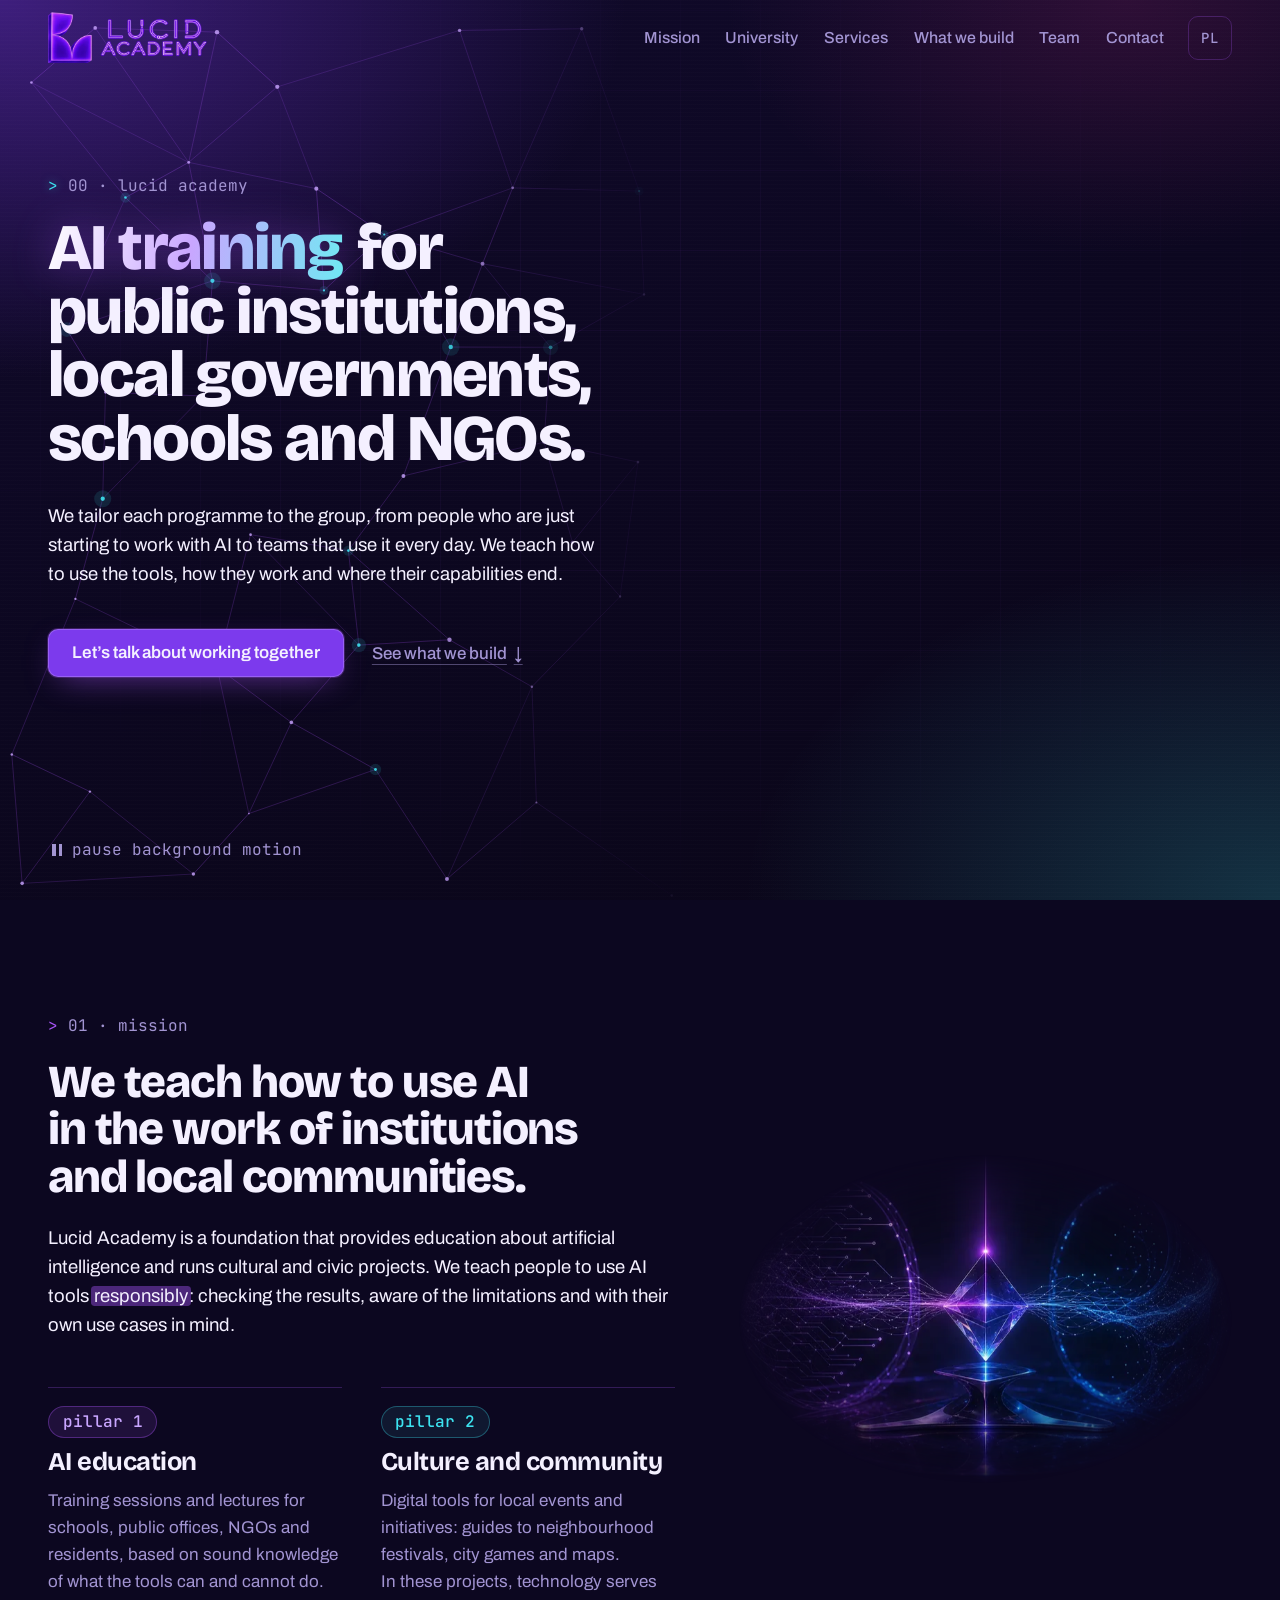
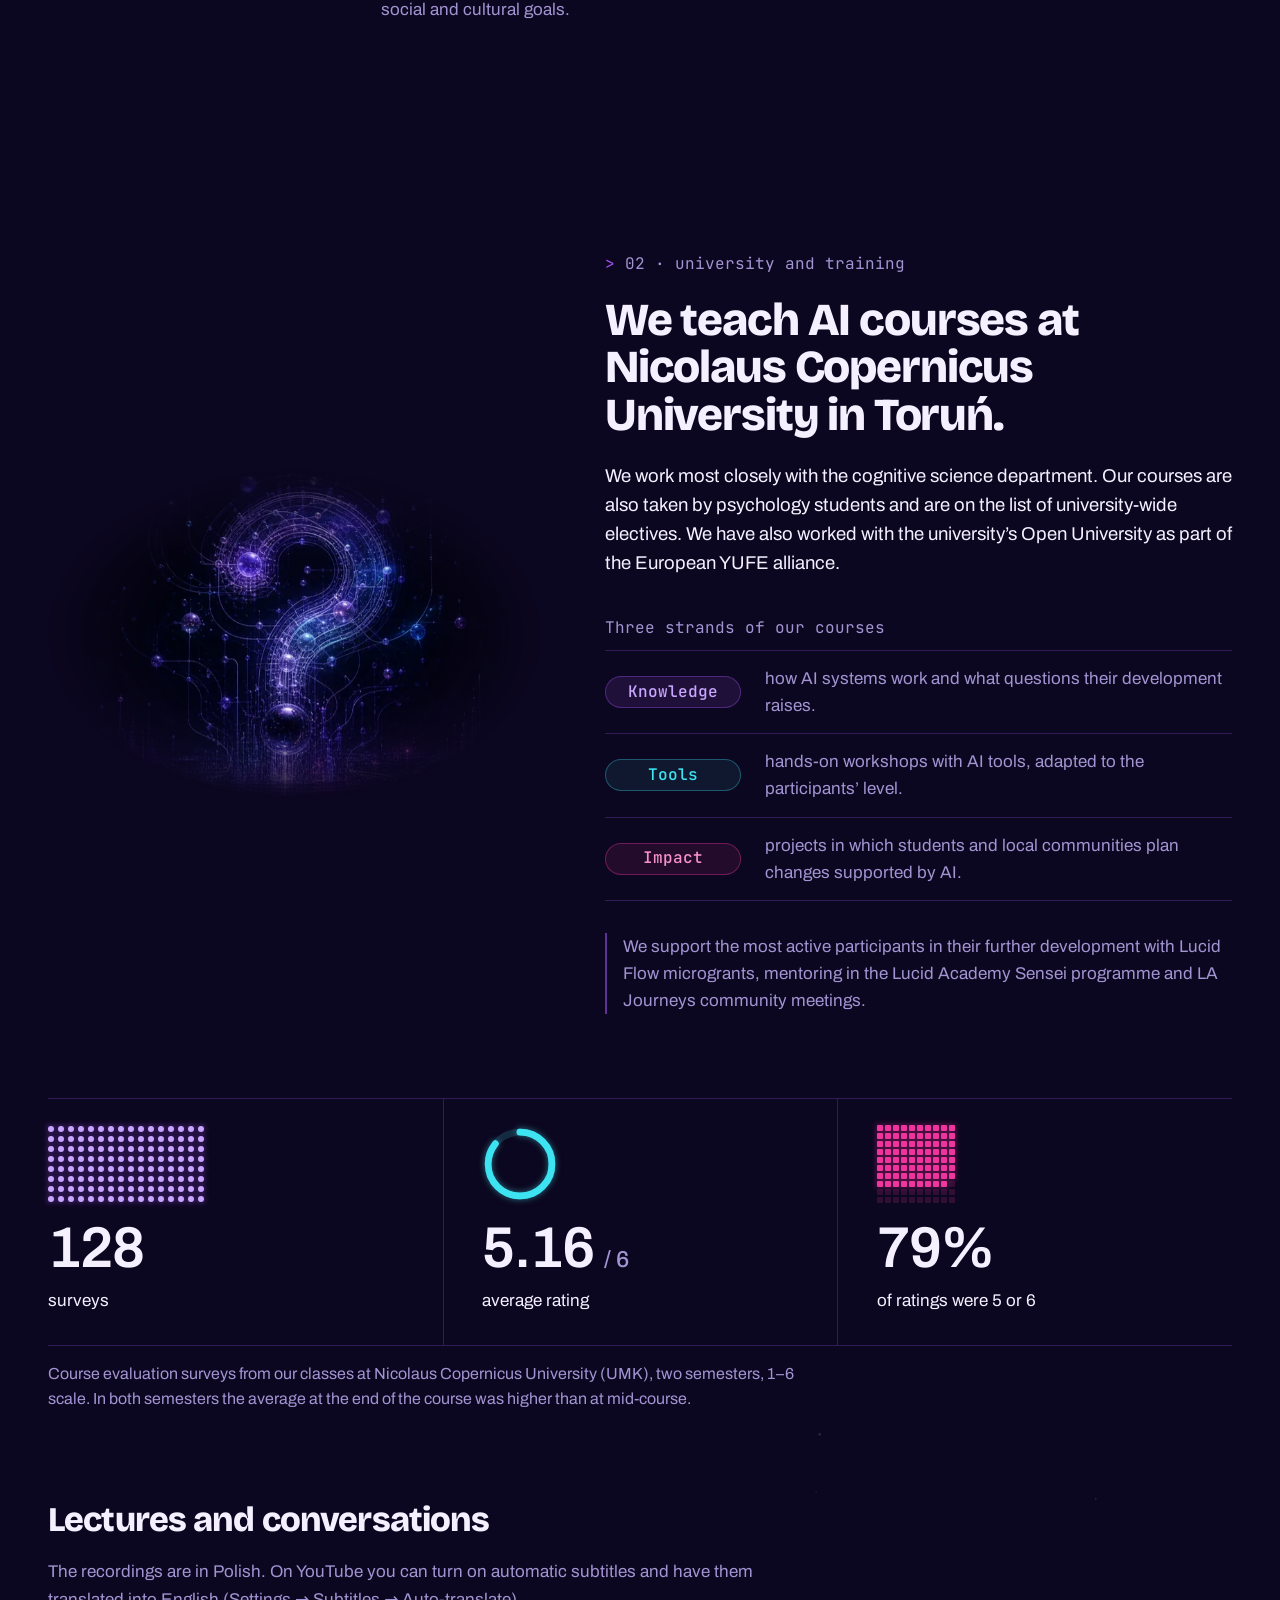
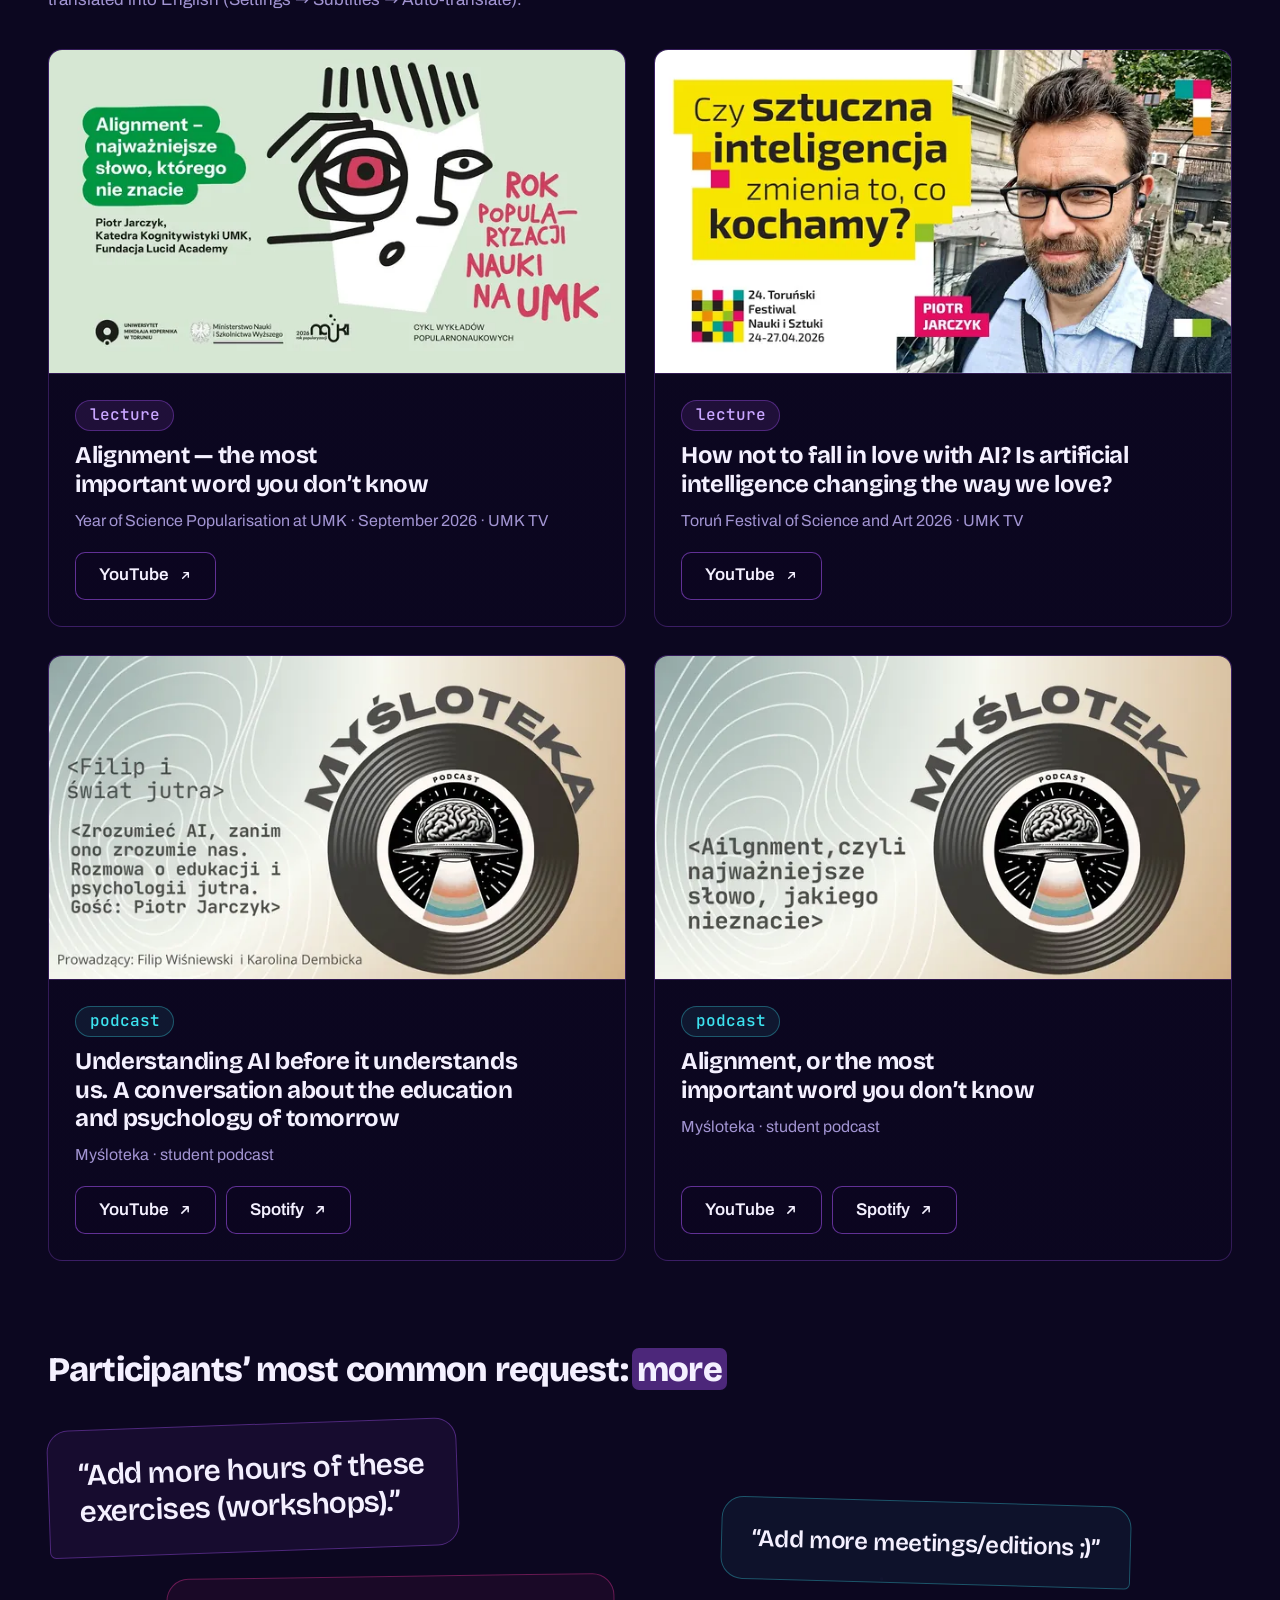
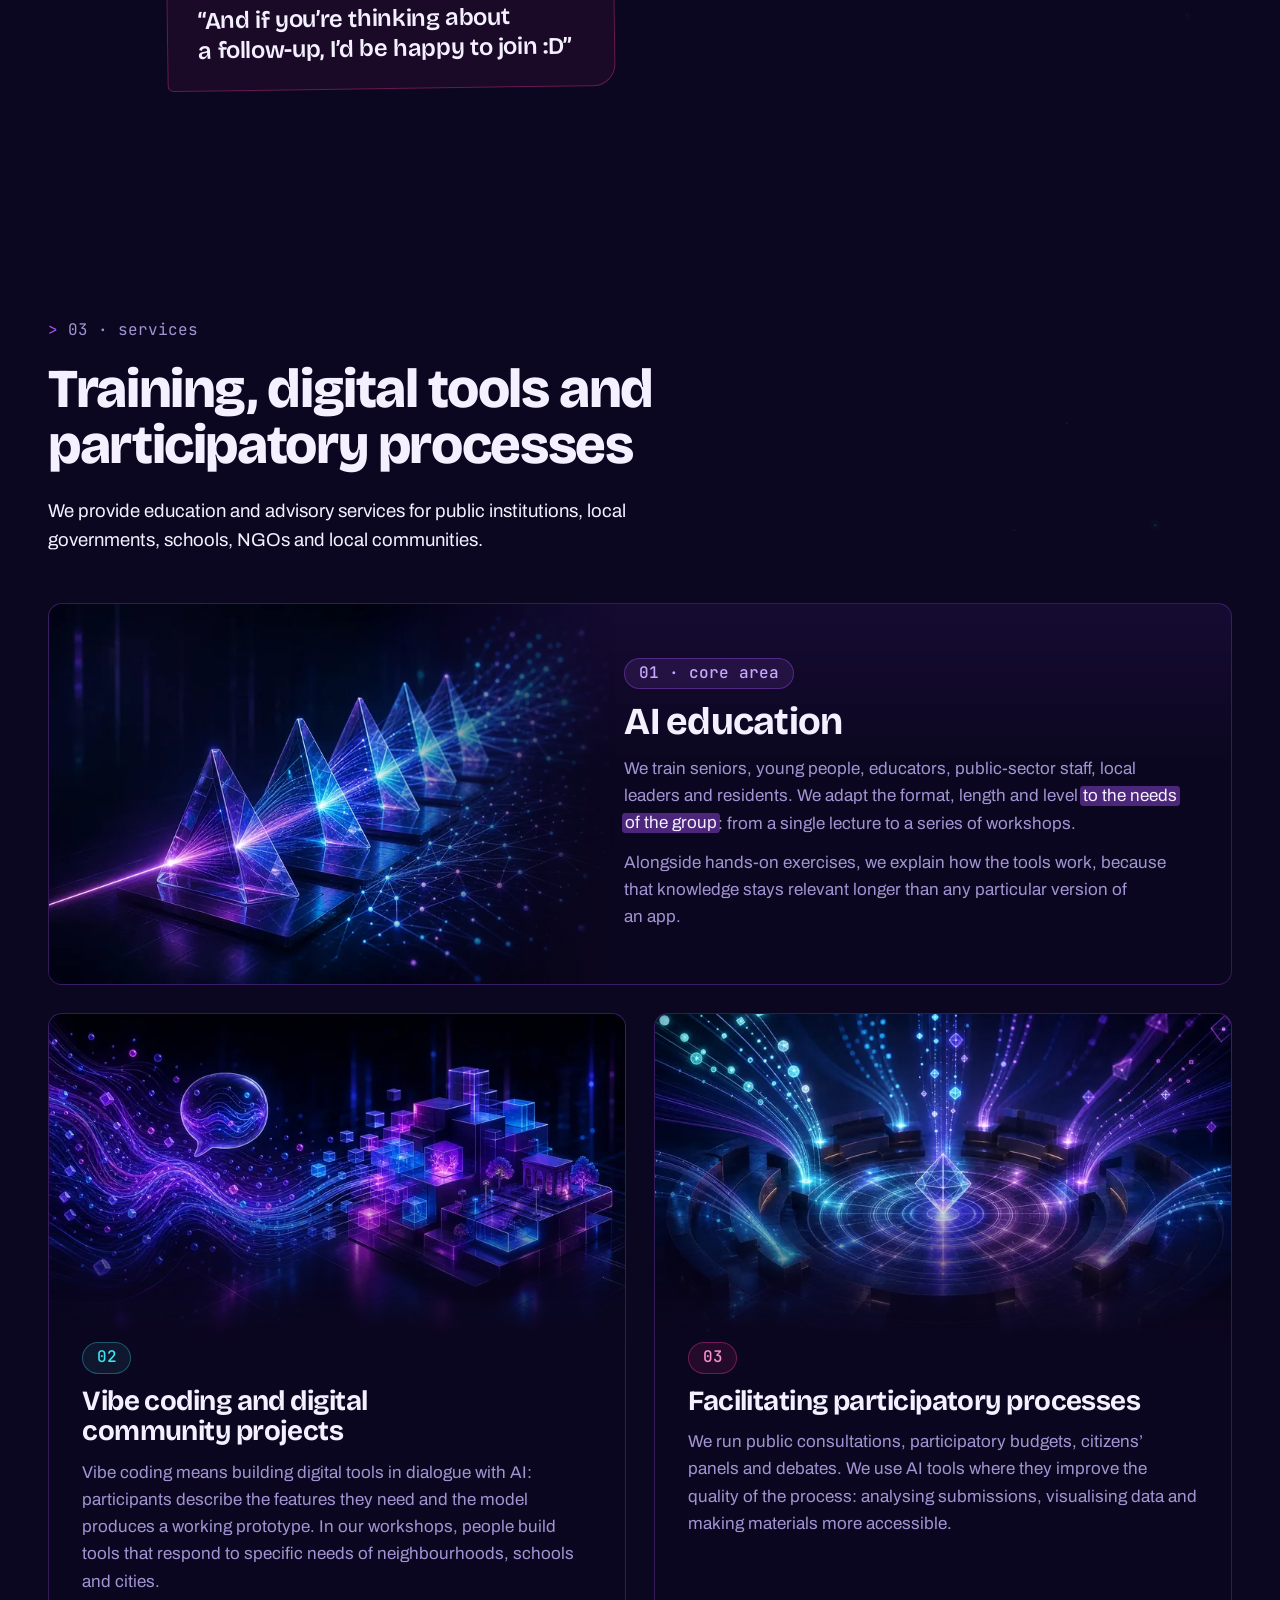
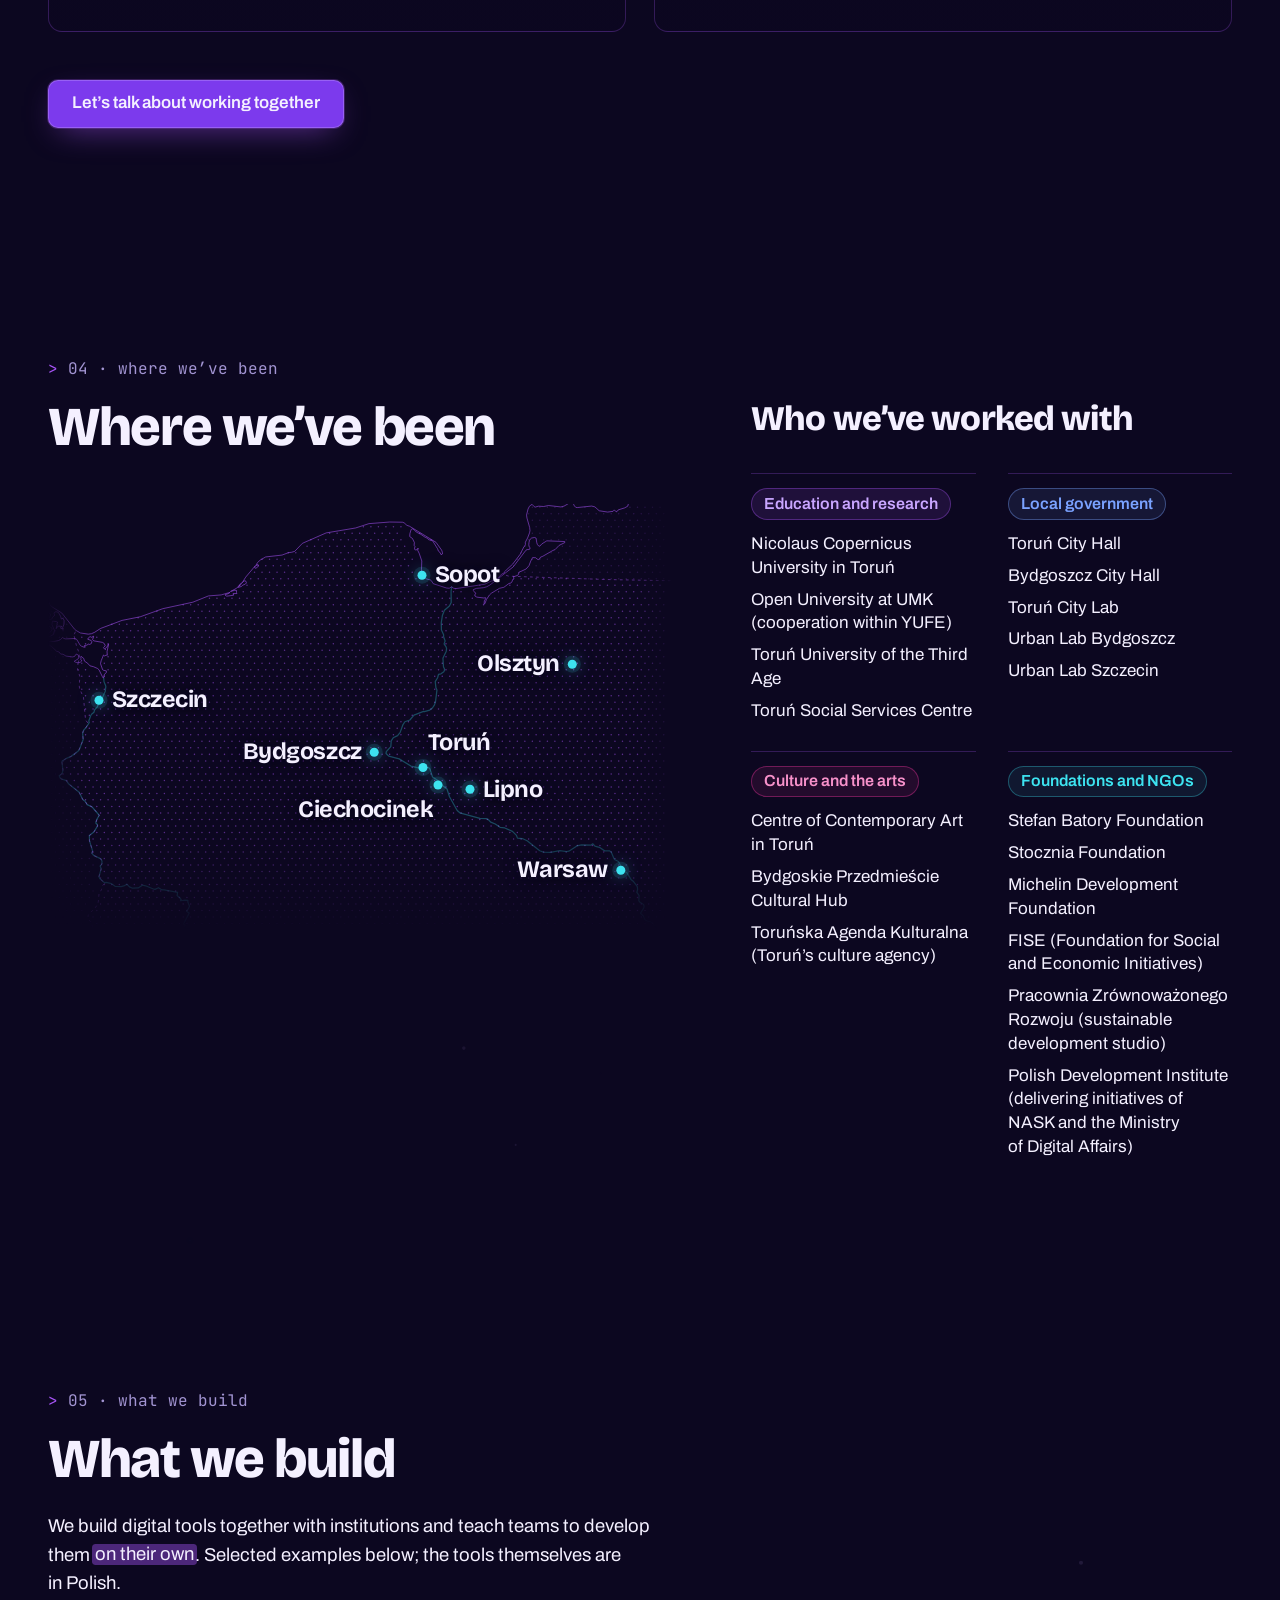
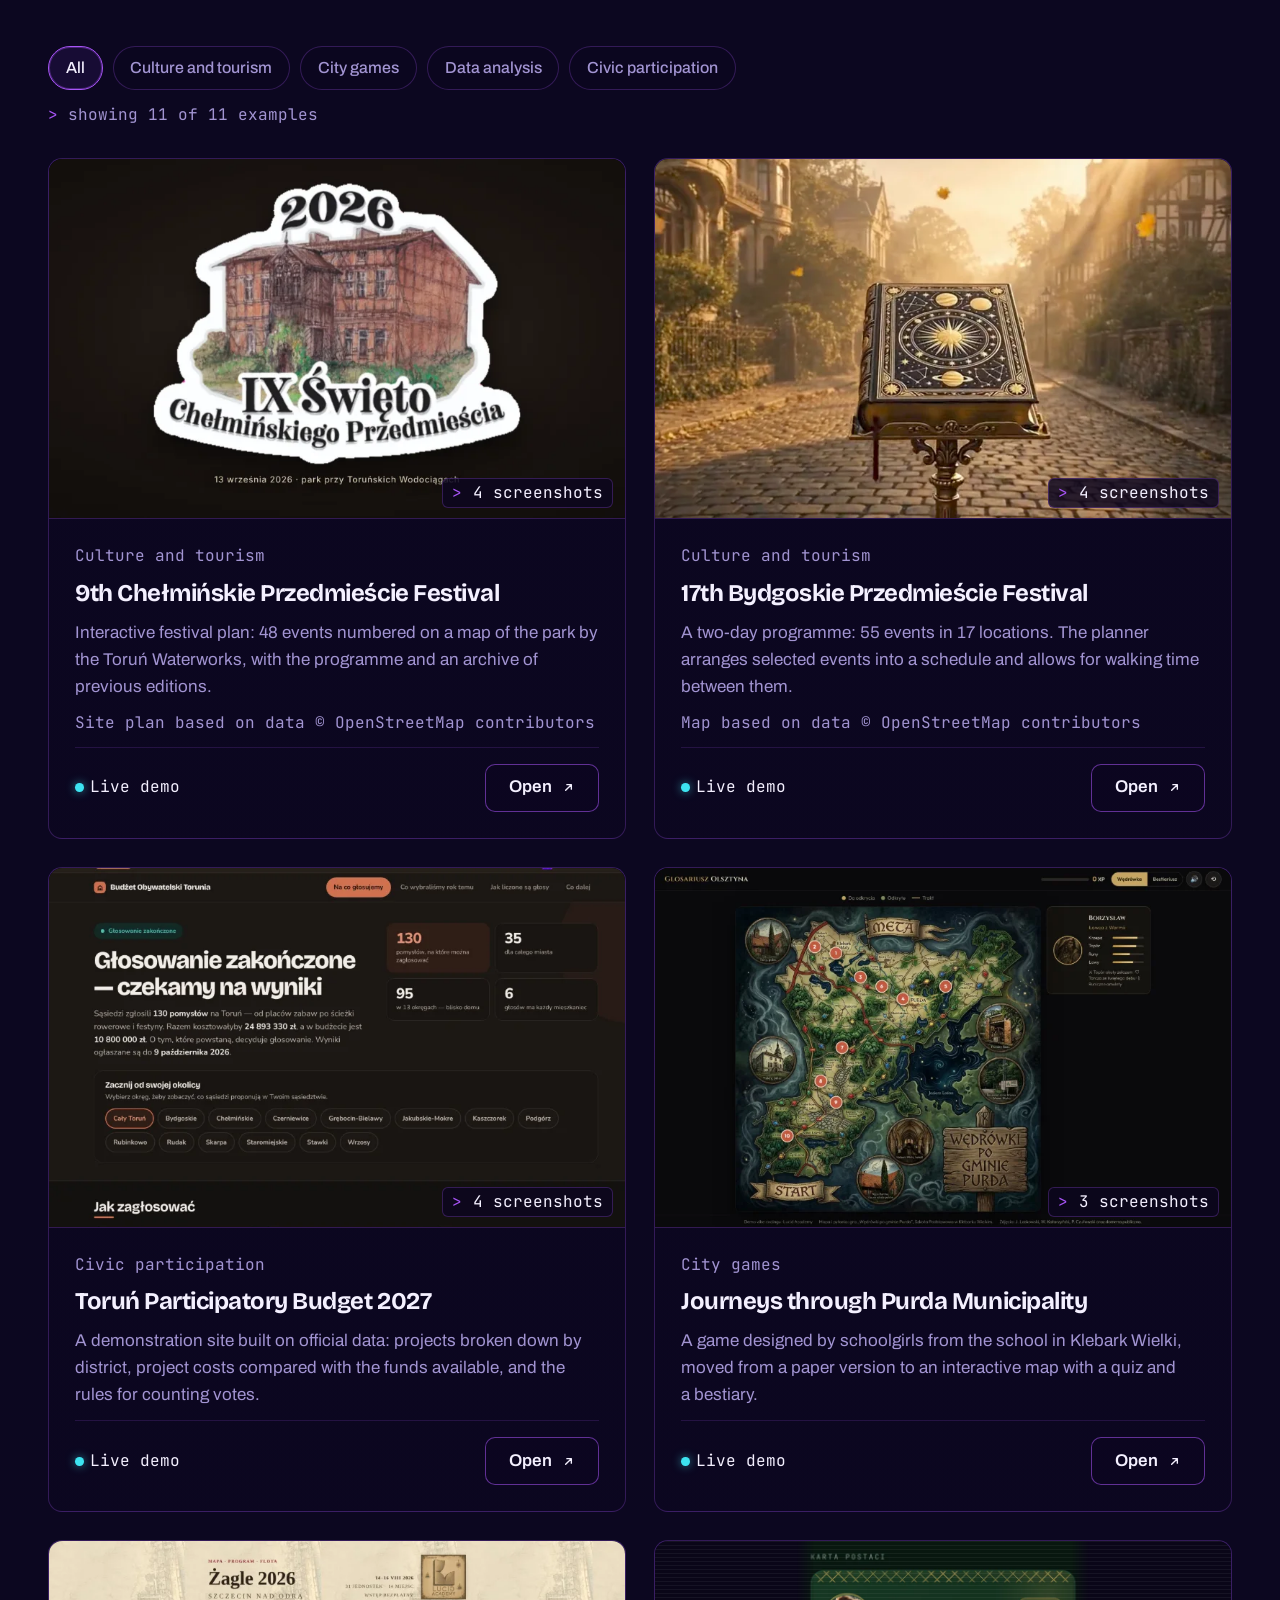
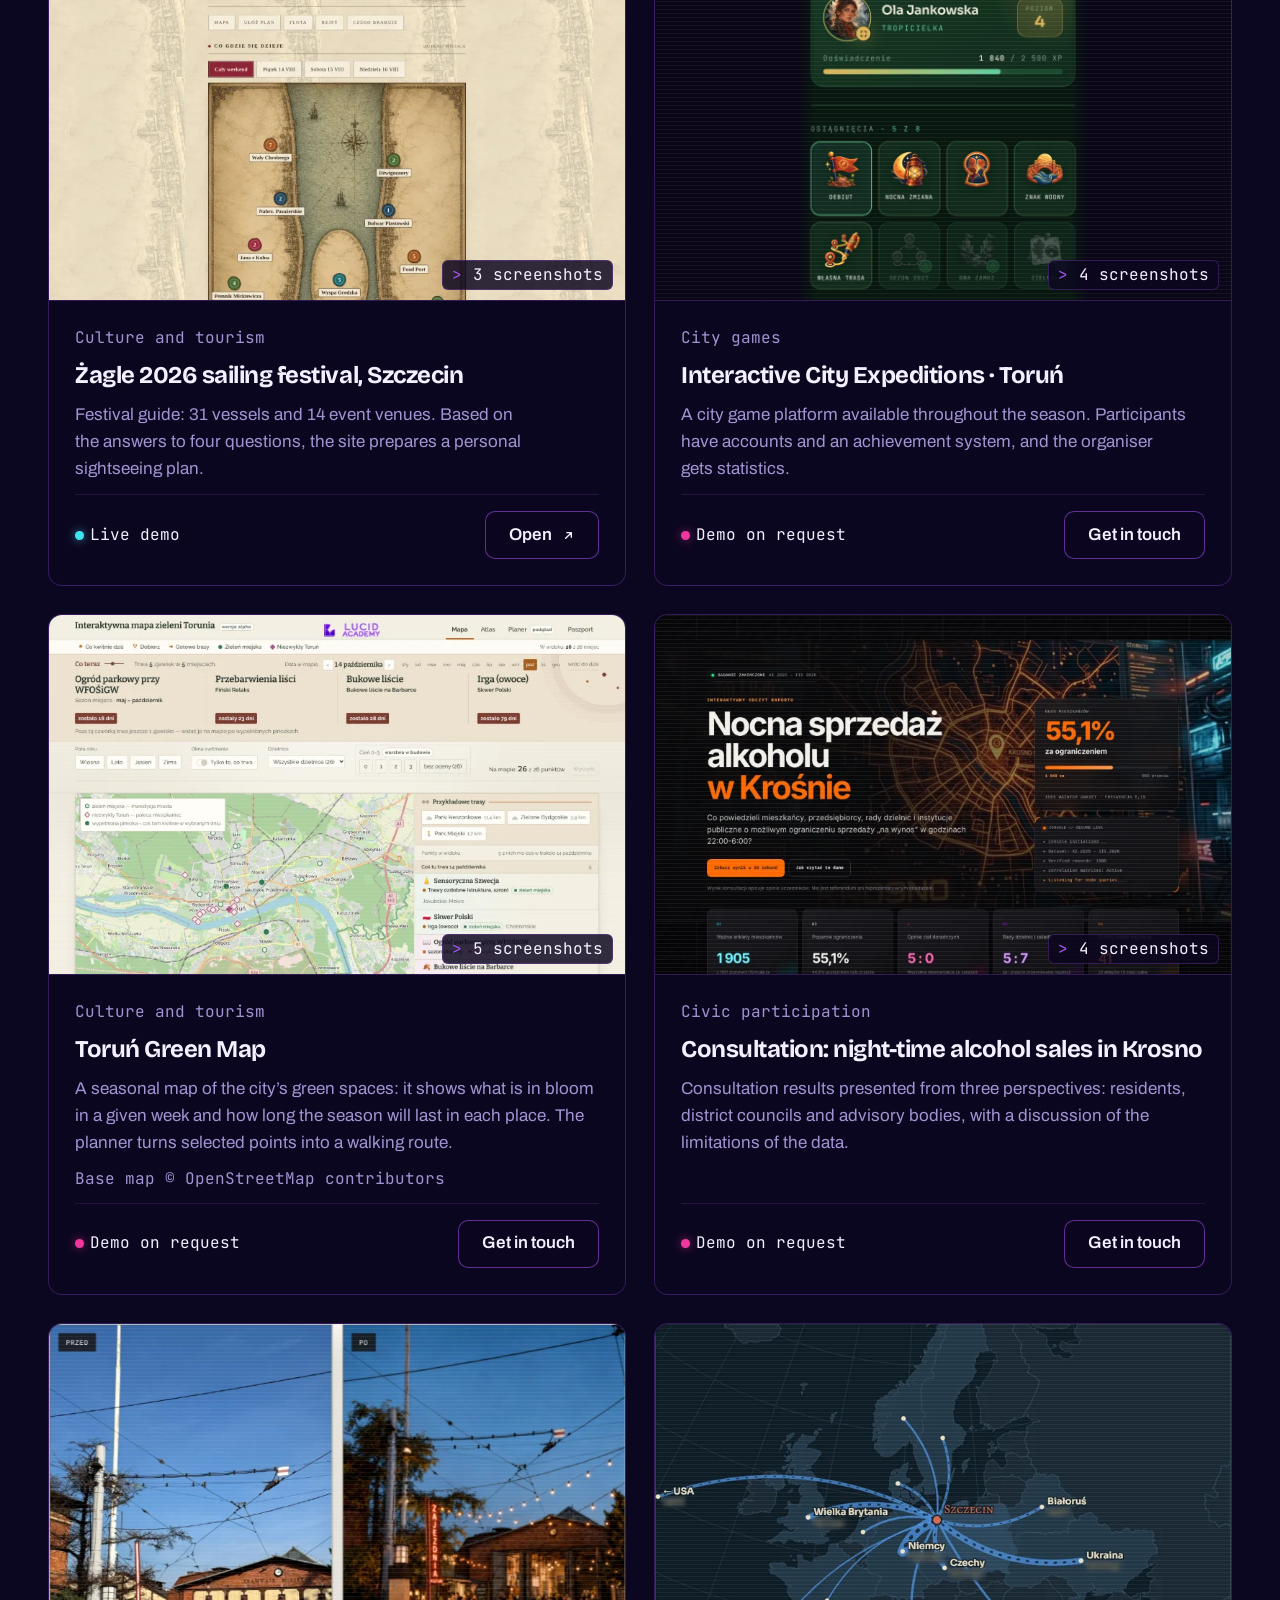
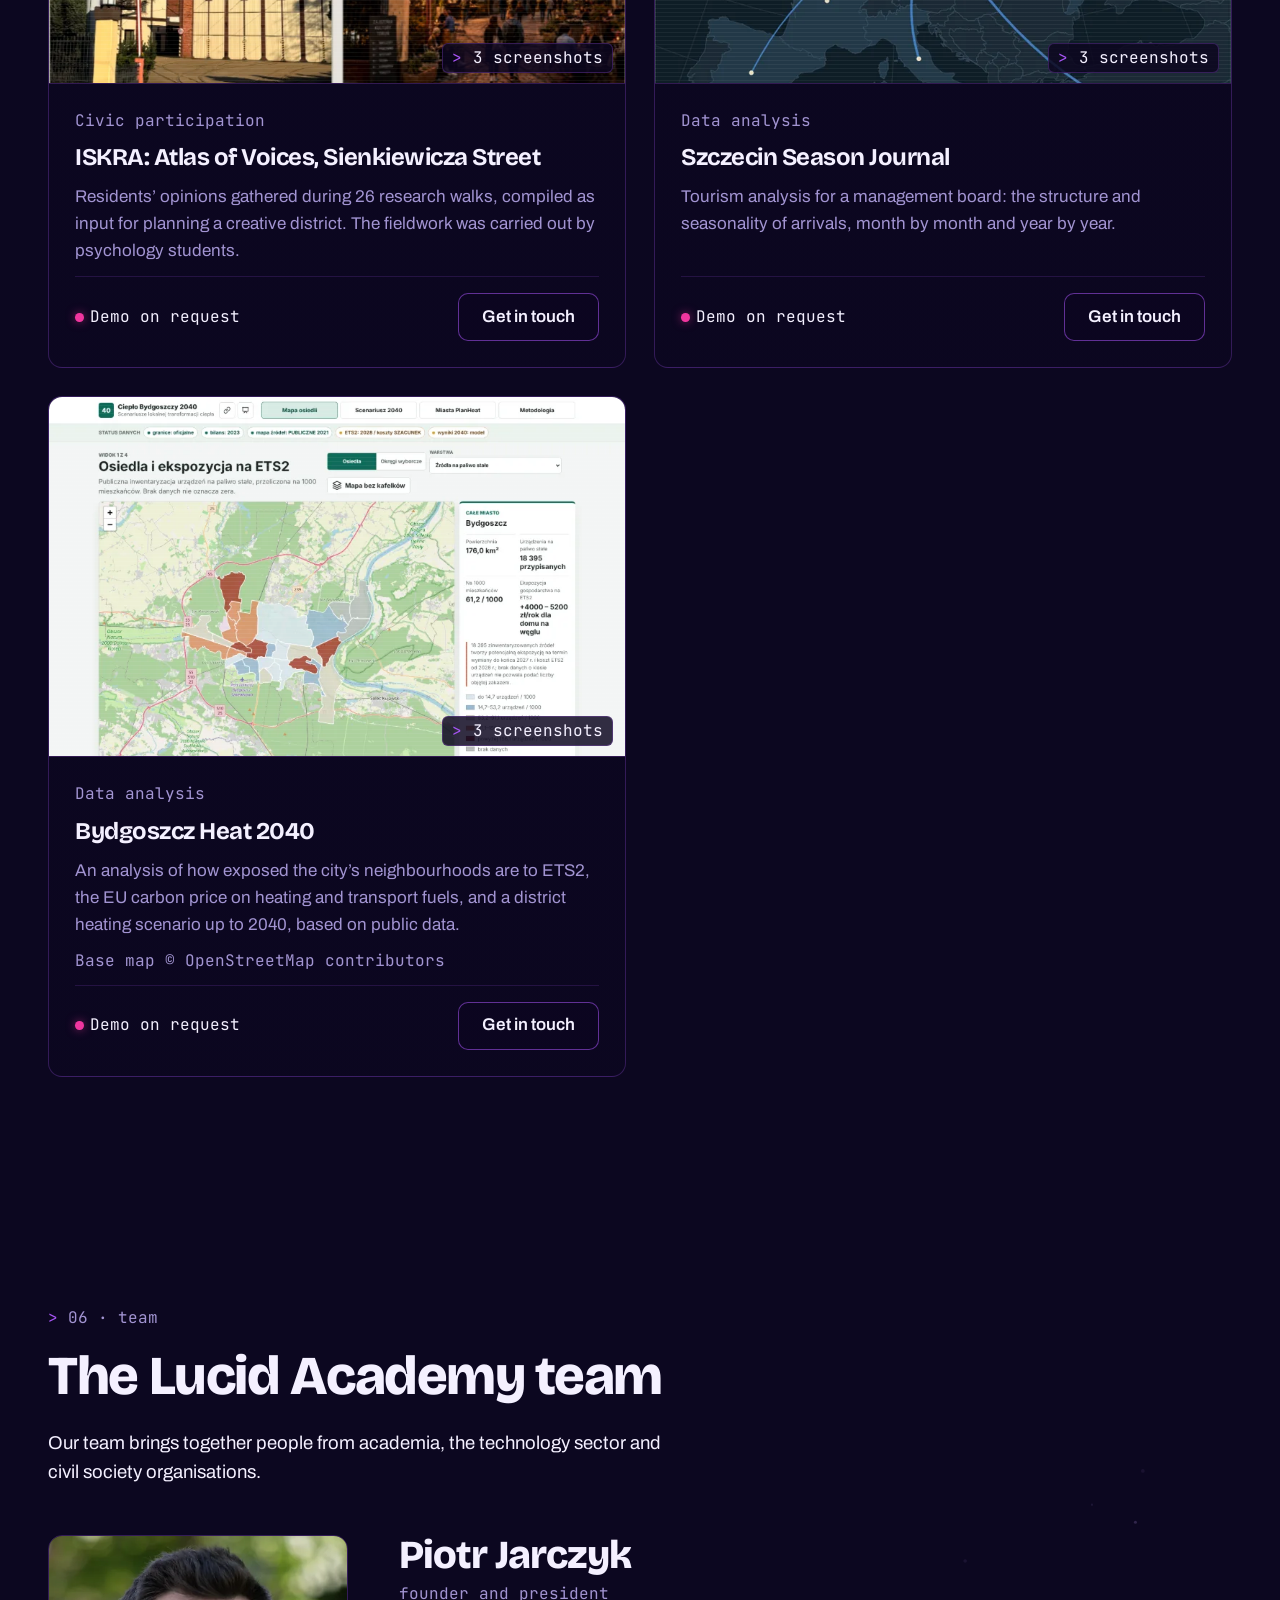
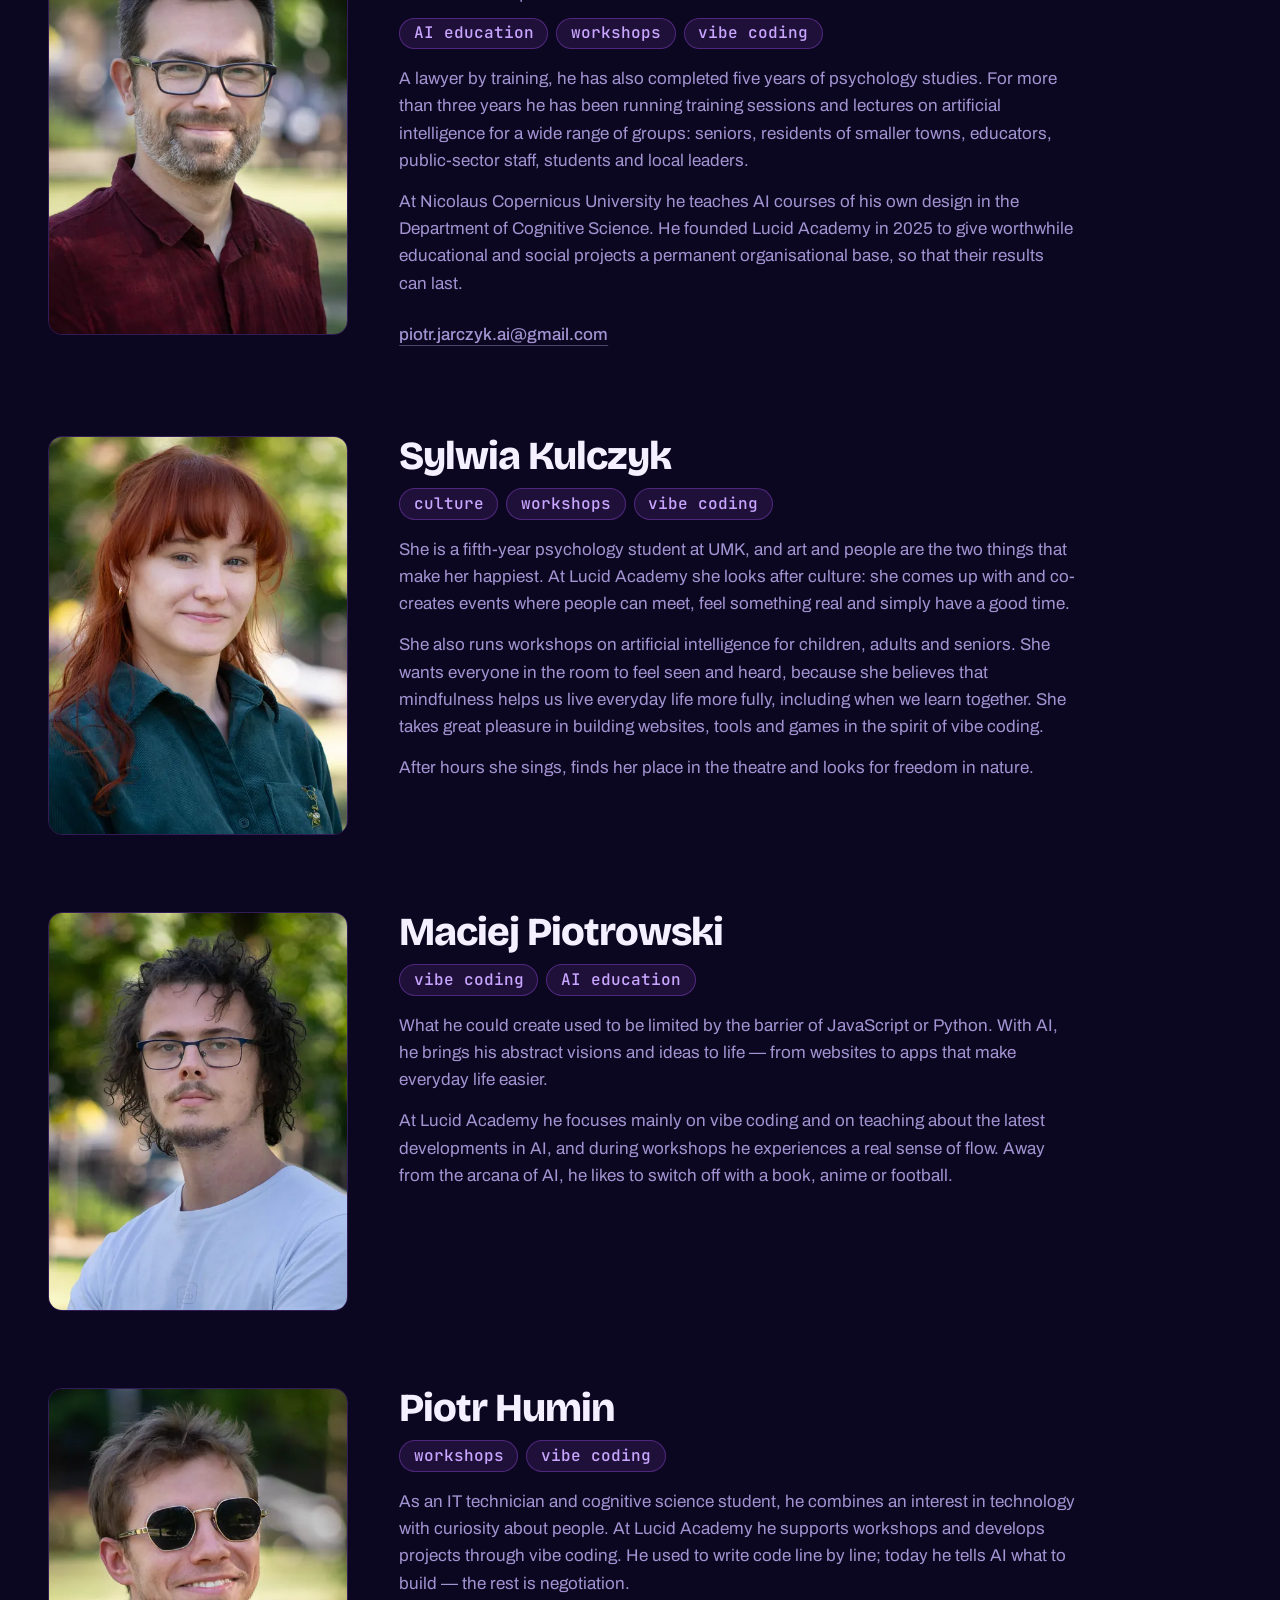
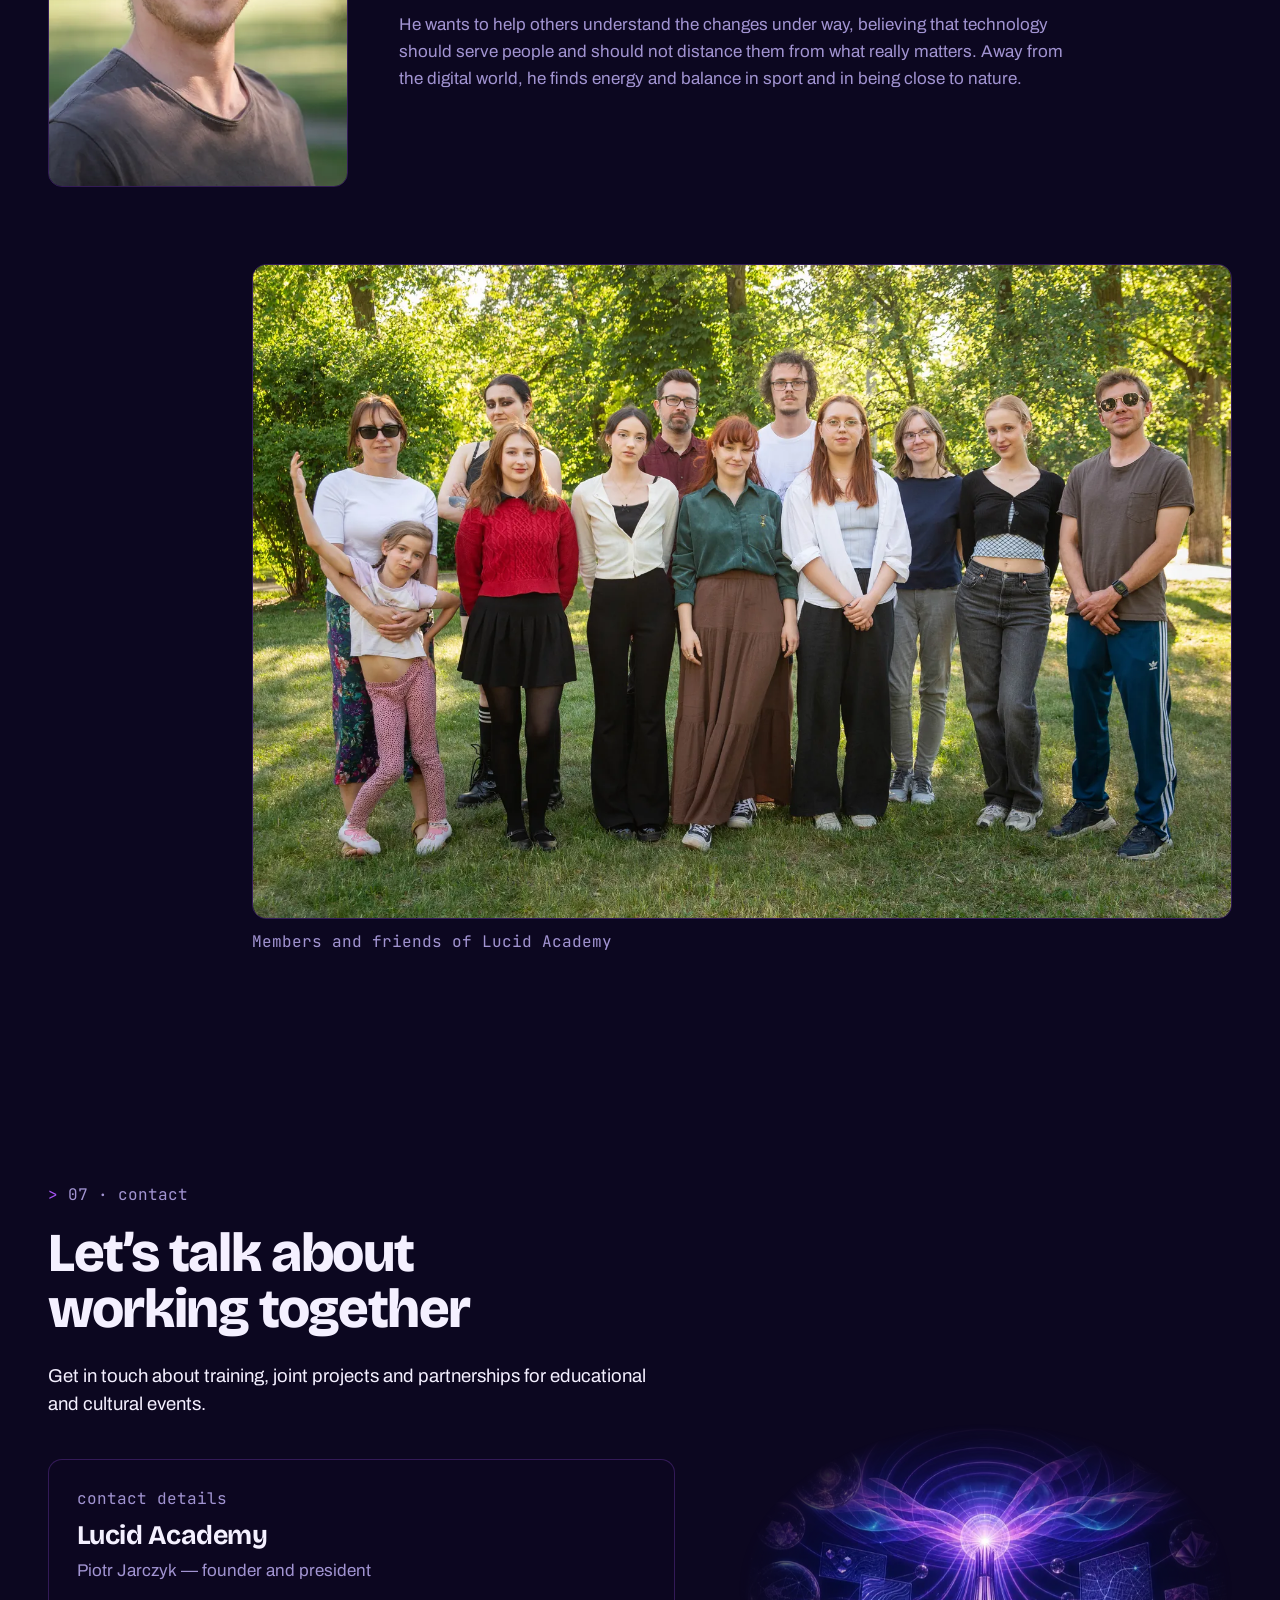
==== en/index.html @ 6b522619 "Wersja angielska strony pod /en/ - en/index.html: pełne tłumaczenie strony głównej (treść, meta, alt" ====
<!doctype html>
<html lang="en">
  <head>
    <meta charset="UTF-8" />
    <meta name="viewport" content="width=device-width, initial-scale=1.0" />
    <title>Lucid Academy | AI training for public institutions</title>
    <meta
      name="description"
      content="Lucid Academy is a foundation based in Toruń, Poland. We help schools, NGOs, local governments and cultural institutions get to grips with artificial intelligence: AI education, community projects, facilitation and culture."
    />
    <meta name="theme-color" content="#0C0720" />
    <link rel="canonical" href="https://lucidacademy.pl/en/" />
    <!-- Wersje językowe: polska pod /, angielska pod /en/ -->
    <link rel="alternate" hreflang="pl" href="https://lucidacademy.pl/" />
    <link rel="alternate" hreflang="en" href="https://lucidacademy.pl/en/" />
    <link rel="alternate" hreflang="x-default" href="https://lucidacademy.pl/" />

    <!-- Ikony: sygnet z logo (kształt i kolor bez zmian) -->
    <link rel="icon" href="../favicon.ico" sizes="any" />
    <link rel="apple-touch-icon" href="../apple-touch-icon.png" />

    <!-- Podgląd linku (Open Graph, X/Twitter). Źródło grafiki: narzedzia/og-en.html -->
    <meta property="og:type" content="website" />
    <meta property="og:locale" content="en_GB" />
    <meta property="og:locale:alternate" content="pl_PL" />
    <meta property="og:site_name" content="Lucid Academy" />
    <meta property="og:title" content="Lucid Academy | AI training for public institutions" />
    <meta property="og:description" content="Lucid Academy is a foundation based in Toruń, Poland. We help schools, NGOs, local governments and cultural institutions get to grips with artificial intelligence: AI education, community projects, facilitation and culture." />
    <meta property="og:url" content="https://lucidacademy.pl/en/" />
    <meta property="og:image" content="https://lucidacademy.pl/assets/og/lucid-academy-en.jpg" />
    <meta property="og:image:type" content="image/jpeg" />
    <meta property="og:image:width" content="1200" />
    <meta property="og:image:height" content="630" />
    <meta property="og:image:alt" content="Lucid Academy logo and the line “AI training for public institutions, local governments, schools and NGOs.” next to a laser illustration of an open book" />
    <meta name="twitter:card" content="summary_large_image" />
    <meta name="twitter:title" content="Lucid Academy | AI training for public institutions" />
    <meta name="twitter:description" content="Lucid Academy is a foundation based in Toruń, Poland. We help schools, NGOs, local governments and cultural institutions get to grips with artificial intelligence: AI education, community projects, facilitation and culture." />
    <meta name="twitter:image" content="https://lucidacademy.pl/assets/og/lucid-academy-en.jpg" />
    <meta name="twitter:image:alt" content="Lucid Academy logo and the line “AI training for public institutions, local governments, schools and NGOs.” next to a laser illustration of an open book" />

    <link rel="preload" href="../assets/fonty/bricolage-grotesque-latin.woff2" as="font" type="font/woff2" crossorigin />
    <link rel="preload" href="../assets/fonty/bricolage-grotesque-latin-ext.woff2" as="font" type="font/woff2" crossorigin />
    <link rel="preload" href="../assets/fonty/archivo-latin.woff2" as="font" type="font/woff2" crossorigin />
    <link rel="preload" href="../assets/fonty/archivo-latin-ext.woff2" as="font" type="font/woff2" crossorigin />
    <link rel="stylesheet" href="../css/strona.css" />

    <!-- Klasa .js włącza animacje wejścia; bez JavaScriptu wszystko jest od razu widoczne. -->
    <script>document.documentElement.classList.add("js");</script>
    <script src="../js/strona.js" defer></script>
    <!-- Sieć neuronowa w hero i jej fragmenty (osobny plik, da się wycofać jednym ruchem) -->
    <script src="../js/neurony.js" defer></script>
    <!-- Efekty przy przewijaniu: liczby, rozjaśniane zdania, mapa (też osobno) -->
    <script src="../js/przewijanie.js" defer></script>
  </head>
  <body>
    <a class="pomin" href="#tresc">Skip to content</a>

    <!-- Tło z wykładu „Alignment”: niebo, siatka, linie skanu -->
    <div class="tlo" aria-hidden="true">
      <div class="tlo__niebo"></div>
      <div class="tlo__siatka"></div>
      <div class="tlo__skan"></div>
    </div>

    <header class="naglowek" id="naglowek">
      <nav class="nawigacja kontener" aria-label="Main navigation">
        <a class="logo" href="#" aria-label="Lucid Academy — back to top">
          <img src="../assets/logo-nav.webp" alt="" width="478" height="156" decoding="async" />
        </a>

        <!-- Wersja 3 (pilot): tryb sieci. Moduł js/siec.js wczytuje się dopiero po kliknięciu;
             bez JavaScriptu przycisk zostaje ukryty. Na razie schowany także z JavaScriptem
             (POKAZ_TRYB_SIECI w js/strona.js); otwiera go tylko link ?tryb=siec. -->
        <button class="tryb-sieci" type="button" aria-haspopup="dialog" hidden>
          <svg class="tryb-sieci__ikona" viewBox="0 0 24 24" width="22" height="22" aria-hidden="true" focusable="false">
            <path d="M6 17 12 6l6 11M6 17h12" fill="none" stroke="currentColor" stroke-width="1.4" stroke-linecap="round" stroke-linejoin="round" />
            <circle cx="12" cy="6" r="2.6" />
            <circle cx="6" cy="17" r="2.6" />
            <circle cx="18" cy="17" r="2.6" />
          </svg>
          <span class="tryb-sieci__tekst">Network view</span>
        </button>

        <button class="menu-przycisk" type="button" aria-expanded="false" aria-controls="menu">
          <span class="sr-only">Menu</span>
          <span class="menu-przycisk__ikona" aria-hidden="true"></span>
        </button>

        <ul class="menu" id="menu" role="list">
          <li><a href="#misja">Mission</a></li>
          <li><a href="#uniwersytet">University</a></li>
          <li><a href="#oferta">Services</a></li>
          <li><a href="#co-robimy">What we build</a></li>
          <li><a href="#zespol">Team</a></li>
          <li><a href="#kontakt">Contact</a></li>
        </ul>

        <!-- Przełącznik wersji językowej -->
        <a class="jezyk" href="../" hreflang="pl" lang="pl"><span aria-hidden="true">PL</span><span class="sr-only">Wersja polska</span></a>
      </nav>
    </header>

    <main id="tresc">
      <!-- =========================================================
           HERO
      ========================================================== -->
      <section class="hero" id="hero" aria-labelledby="hero-tytul">
        <!-- Miejsce na rozbudowę w v1.5 -->
        <!-- Sieć neuronowa (js/neurony.js) po stronie tekstu, pod nim; książka zostaje osobno.
             data-neurony-dryf: po ułożeniu sieć delikatnie płynie (do 16 px od miejsca węzła) -->
        <canvas class="neurony neurony--hero" data-neurony data-neurony-dryf="16" aria-hidden="true"></canvas>
        <div class="hero__ilustracja" aria-hidden="true">
          <img
            src="../assets/art/laser-education.webp"
            srcset="../assets/art/768/laser-education.webp 768w, ../assets/art/laser-education.webp 1536w"
            sizes="(min-width: 1024px) 66vw, 100vw"
            alt=""
            width="1536"
            height="1024"
            fetchpriority="high"
            decoding="async"
            data-parallax="0.12"
          />
        </div>

        <div class="hero__tresc kontener">
          <p class="etykieta" data-wejscie>
            <span class="etykieta__znak" aria-hidden="true">&gt;</span> 00 · lucid academy
          </p>

          <h1 class="hero__tytul" id="hero-tytul" data-wejscie>
            <span class="slowo-klucz"><span class="slowo-klucz__tekst" aria-hidden="true">AI&nbsp;training</span><span class="sr-only">AI training</span></span>
            for public institutions, local governments, schools and&nbsp;NGOs.
          </h1>

          <p class="hero__lead" data-wejscie>
            We tailor each programme to the group, from people who are just starting to work with AI
            to teams that use it every day. We teach how to use the tools, how they work
            and where their capabilities end.
          </p>

          <div class="hero__akcje" data-wejscie>
            <a class="przycisk przycisk--glowny" href="#kontakt">Let’s talk about working together</a>
            <a class="link-cichy" href="#co-robimy">See what we build <span aria-hidden="true">↓</span></a>
          </div>
        </div>

        <!-- Zatrzymanie ruchu sieci w tle (WCAG 2.2.2); pokazuje go js/neurony.js -->
        <button class="ruch-przelacznik" type="button" hidden>
          <span class="ruch-przelacznik__ikona" aria-hidden="true"></span>
          <span class="ruch-przelacznik__tekst">pause background motion</span>
        </button>
      </section>

      <!-- =========================================================
           01 · MISJA
      ========================================================== -->
      <section class="sekcja" id="misja" aria-labelledby="misja-tytul">
        <!-- Miejsce na rozbudowę w v1.5 -->
        <div class="kontener uklad-dwa">
          <div class="uklad-dwa__tekst">
            <p class="etykieta" data-wejscie>
              <span class="etykieta__znak" aria-hidden="true">&gt;</span> 01 · mission
            </p>
            <h2 class="sekcja__tytul sekcja__tytul--zdanie" id="misja-tytul" data-wejscie data-rozjasniane>
              We teach how to use AI in&nbsp;the work of institutions and local communities.
            </h2>
            <p class="sekcja__lead" data-wejscie>
              Lucid Academy is a foundation that provides education about artificial intelligence and runs
              cultural and civic projects. We teach people to use AI tools
              <mark class="podswietlenie">responsibly</mark>: checking the results, aware of the limitations
              and with their own use cases in&nbsp;mind.
            </p>

            <ul class="filary" role="list">
              <li class="filar" data-wejscie>
                <p class="filar__numer znacznik">pillar 1</p>
                <h3 class="filar__tytul">AI education</h3>
                <p>
                  Training sessions and lectures for schools, public offices, NGOs and residents,
                  based on sound knowledge of what the tools can and cannot do.
                </p>
              </li>
              <li class="filar" data-wejscie style="--opoznienie: 90ms">
                <p class="filar__numer znacznik znacznik--cyjan">pillar 2</p>
                <h3 class="filar__tytul">Culture and community</h3>
                <p>
                  Digital tools for local events and initiatives: guides to neighbourhood festivals,
                  city games and maps. In&nbsp;these projects, technology serves social and cultural
                  goals.
                </p>
              </li>
            </ul>
          </div>

          <figure class="ilustracja" data-wejscie>
            <img
              src="../assets/art/laser-ethics.webp"
              srcset="../assets/art/768/laser-ethics.webp 768w, ../assets/art/laser-ethics.webp 1536w"
              sizes="(min-width: 1024px) 46vw, 100vw"
              alt="Laser illustration: two glowing spheres joined by an axis with a prism in the middle, like the pans of a scale"
              width="1536"
              height="1024"
              loading="lazy"
              decoding="async"
              data-parallax="0.07"
            />
          </figure>
        </div>
      </section>

      <!-- =========================================================
           02 · UNIWERSYTET I SZKOLENIA
      ========================================================== -->
      <section class="sekcja" id="uniwersytet" aria-labelledby="uniwersytet-tytul">
        <!-- Miejsce na rozbudowę w v1.5 -->
        <div class="kontener">
          <div class="uklad-dwa uklad-dwa--odwrocony">
            <div class="uklad-dwa__tekst">
              <p class="etykieta" data-wejscie>
                <span class="etykieta__znak" aria-hidden="true">&gt;</span> 02 · university and training
              </p>
              <h2 class="sekcja__tytul sekcja__tytul--zdanie" id="uniwersytet-tytul" data-wejscie data-rozjasniane>
                We teach AI courses at Nicolaus Copernicus University in&nbsp;Toruń.
              </h2>
              <p class="sekcja__lead" data-wejscie>
                We work most closely with the cognitive science department. Our courses are also
                taken by psychology students and are on the list of university-wide electives.
                We have also worked with the university’s Open University as part of the
                European YUFE alliance.
              </p>

              <div class="zajecia" data-wejscie>
                <p class="zajecia__naglowek">Three strands of our courses</p>
                <ul class="zajecia__lista" role="list">
                  <li>
                    <span class="zajecia__nazwa znacznik">Knowledge</span>
                    <span class="zajecia__opis">how AI systems work and what questions their development raises.</span>
                  </li>
                  <li>
                    <span class="zajecia__nazwa znacznik znacznik--cyjan">Tools</span>
                    <span class="zajecia__opis">hands-on workshops with AI tools, adapted to the participants’ level.</span>
                  </li>
                  <li>
                    <span class="zajecia__nazwa znacznik znacznik--magenta">Impact</span>
                    <span class="zajecia__opis">projects in&nbsp;which students and local communities plan changes supported by AI.</span>
                  </li>
                </ul>
              </div>

              <p class="sekcja__uwaga" data-wejscie>
                We support the most active participants in their further development with
                Lucid Flow microgrants, mentoring in the Lucid Academy Sensei programme and
                LA Journeys community meetings.
              </p>
            </div>

            <figure class="ilustracja" data-wejscie>
              <img
                src="../assets/art/laser-dialogue.webp"
                srcset="../assets/art/768/laser-dialogue.webp 768w, ../assets/art/laser-dialogue.webp 1536w"
                sizes="(min-width: 1024px) 46vw, 100vw"
                alt="Laser illustration: a question mark made of points and lines of light"
                width="1536"
                height="1024"
                loading="lazy"
                decoding="async"
                data-parallax="0.07"
              />
            </figure>
          </div>

          <!-- Pasek trzech liczb: ankiety z kursów na UMK (nie ze szkoleń dla instytucji).
               Każda liczba ma mały wykres w tej samej skali co dane: 128 kropek = 128 ankiet,
               pierścień 5,16 z 6 (86%), siatka 10×10 z 79 polami. Kropki i siatkę dorysowuje
               js/przewijanie.js; bez JavaScriptu zostają same liczby. -->
          <figure class="liczby" data-wejscie>
            <ul class="liczby__lista" role="list">
              <li class="liczba">
                <div class="liczba__wykres wykres-kropki" data-wykres="kropki" data-ile="128" aria-hidden="true"></div>
                <span class="liczba__wartosc">128</span>
                <span class="liczba__opis">surveys</span>
              </li>
              <li class="liczba">
                <svg class="liczba__wykres wykres-pierscien" data-wykres="pierscien" style="--udzial: 86" viewBox="0 0 100 100" aria-hidden="true" focusable="false">
                  <circle class="wykres-pierscien__tor" cx="50" cy="50" r="42" pathLength="100" />
                  <circle class="wykres-pierscien__luk" cx="50" cy="50" r="42" pathLength="100" />
                </svg>
                <span class="liczba__wartosc">5.16 <span class="liczba__skala">/ 6</span></span>
                <span class="liczba__opis">average rating</span>
              </li>
              <li class="liczba">
                <div class="liczba__wykres wykres-siatka" data-wykres="siatka" data-ile="100" data-zapalone="79" aria-hidden="true"></div>
                <span class="liczba__wartosc">79%</span>
                <span class="liczba__opis">of ratings were 5 or 6</span>
              </li>
            </ul>
            <figcaption class="liczby__podpis">
              Course evaluation surveys from our classes at Nicolaus Copernicus University (UMK), two semesters, 1–6 scale. In&nbsp;both semesters the average at the end of the course was higher than at mid-course.
            </figcaption>
          </figure>

          <!-- Wykłady i rozmowy: linki do YouTube / Spotify, bez osadzania odtwarzaczy -->
          <div class="wyklady">
            <!-- Fragment sieci nad wykładami, po prawej (js/neurony.js), tylko na szerokim ekranie -->
            <canvas class="neurony neurony--fragment neurony--wyklady" data-neurony data-neurony-ile="14,22" data-neurony-czas="2600" data-neurony-jasnosc="1.5" aria-hidden="true"></canvas>
            <h3 class="podtytul" data-wejscie>Lectures and conversations</h3>
            <p class="wyklady__jezyk" data-wejscie>
              The recordings are in&nbsp;Polish. On YouTube you can turn on automatic subtitles
              and have them translated into English (Settings&nbsp;→ Subtitles&nbsp;→ Auto-translate).
            </p>
            <ul class="wyklady__lista" role="list">
              <li class="wyklad" data-wejscie>
                <article class="wyklad__karta" aria-labelledby="wyklad-1">
                  <div class="wyklad__miniatura">
                    <img src="../assets/media/wyklad-alignment.webp" alt="Title slide of the lecture “Alignment – the most important word you don’t know” from the Year of Science Popularisation at UMK" width="640" height="360" loading="lazy" decoding="async" />
                  </div>
                  <div class="wyklad__opis">
                    <p class="wyklad__rodzaj znacznik">lecture</p>
                    <h4 class="wyklad__tytul" id="wyklad-1">Alignment&nbsp;— the most important word you don’t know</h4>
                    <p class="wyklad__meta">Year of Science Popularisation at&nbsp;UMK&nbsp;· September&nbsp;2026&nbsp;· UMK&nbsp;TV</p>
                    <div class="wyklad__linki">
                      <a class="przycisk przycisk--obrys przycisk--zewn" href="https://www.youtube.com/watch?v=_q5QvRR_wns" target="_blank" rel="noopener">YouTube<span class="sr-only">&nbsp;— lecture “Alignment&nbsp;— the most important word you don’t know”, in Polish (opens in a new tab)</span></a>
                    </div>
                  </div>
                </article>
              </li>
              <li class="wyklad" data-wejscie style="--opoznienie: 90ms">
                <article class="wyklad__karta" aria-labelledby="wyklad-2">
                  <div class="wyklad__miniatura">
                    <img src="../assets/media/wyklad-jak-nie-zakochac-sie-w-ai.webp" alt="Title slide of the lecture at the 24th Toruń Festival of Science and Art with the question “Is artificial intelligence changing what we love?” and a photo of Piotr Jarczyk" width="640" height="360" loading="lazy" decoding="async" />
                  </div>
                  <div class="wyklad__opis">
                    <p class="wyklad__rodzaj znacznik">lecture</p>
                    <h4 class="wyklad__tytul" id="wyklad-2">How not to fall in&nbsp;love with AI? Is artificial intelligence changing the way we love?</h4>
                    <p class="wyklad__meta">Toruń Festival of Science and Art 2026&nbsp;· UMK&nbsp;TV</p>
                    <div class="wyklad__linki">
                      <a class="przycisk przycisk--obrys przycisk--zewn" href="https://www.youtube.com/watch?v=X0jAJ5PJmV8" target="_blank" rel="noopener">YouTube<span class="sr-only">&nbsp;— lecture “How not to fall in love with AI?”, in Polish (opens in a new tab)</span></a>
                    </div>
                  </div>
                </article>
              </li>
              <li class="wyklad" data-wejscie>
                <article class="wyklad__karta" aria-labelledby="wyklad-3">
                  <div class="wyklad__miniatura">
                    <img src="../assets/media/mysloteka-zrozumiec-ai.webp" alt="Cover of the Myśloteka podcast episode “Understanding AI before it understands us” with guest Piotr Jarczyk" width="640" height="360" loading="lazy" decoding="async" />
                  </div>
                  <div class="wyklad__opis">
                    <p class="wyklad__rodzaj znacznik znacznik--cyjan">podcast</p>
                    <h4 class="wyklad__tytul" id="wyklad-3">Understanding AI before it understands us. A&nbsp;conversation about the education and psychology of tomorrow</h4>
                    <p class="wyklad__meta">Myśloteka&nbsp;· student podcast</p>
                    <div class="wyklad__linki">
                      <a class="przycisk przycisk--obrys przycisk--zewn" href="https://www.youtube.com/watch?v=Ww51DYemefI" target="_blank" rel="noopener">YouTube<span class="sr-only">&nbsp;— Myśloteka podcast, episode “Understanding AI before it understands us”, in Polish (opens in a new tab)</span></a>
                      <a class="przycisk przycisk--obrys przycisk--zewn" href="https://open.spotify.com/episode/7kMGxE1dvcjd8tesH87DEL" target="_blank" rel="noopener">Spotify<span class="sr-only">&nbsp;— Myśloteka podcast, episode “Understanding AI before it understands us”, in Polish (opens in a new tab)</span></a>
                    </div>
                  </div>
                </article>
              </li>
              <li class="wyklad" data-wejscie style="--opoznienie: 90ms">
                <article class="wyklad__karta" aria-labelledby="wyklad-4">
                  <div class="wyklad__miniatura">
                    <img src="../assets/media/mysloteka-alignment.webp" alt="Cover of the Myśloteka podcast episode about alignment" width="640" height="360" loading="lazy" decoding="async" />
                  </div>
                  <div class="wyklad__opis">
                    <p class="wyklad__rodzaj znacznik znacznik--cyjan">podcast</p>
                    <h4 class="wyklad__tytul" id="wyklad-4">Alignment, or the most important word you don’t know</h4>
                    <p class="wyklad__meta">Myśloteka&nbsp;· student podcast</p>
                    <div class="wyklad__linki">
                      <a class="przycisk przycisk--obrys przycisk--zewn" href="https://www.youtube.com/watch?v=b7SXD3Gmfng" target="_blank" rel="noopener">YouTube<span class="sr-only">&nbsp;— Myśloteka podcast, episode “Alignment, or the most important word you don’t know”, in Polish (opens in a new tab)</span></a>
                      <a class="przycisk przycisk--obrys przycisk--zewn" href="https://open.spotify.com/episode/4KtP24XzioVFlv4Nuz7pv7" target="_blank" rel="noopener">Spotify<span class="sr-only">&nbsp;— Myśloteka podcast, episode “Alignment, or the most important word you don’t know”, in Polish (opens in a new tab)</span></a>
                    </div>
                  </div>
                </article>
              </li>
            </ul>
          </div>

          <!-- Głosy z warsztatów: cytaty dosłownie, bez liczb z ankiet warsztatowych -->
          <div class="glosy">
            <!-- Fragment sieci przy głosach (js/neurony.js), tylko na szerokim ekranie -->
            <canvas class="neurony neurony--fragment neurony--glosy" data-neurony data-neurony-ile="14,22" data-neurony-czas="2600" data-neurony-jasnosc="1.5" aria-hidden="true"></canvas>
            <h3 class="podtytul" data-wejscie>Participants’ most common request: <mark class="podswietlenie">more</mark></h3>
            <ul class="glosy__lista" role="list">
              <li data-wejscie>
                <blockquote class="glos"><p>“Add more hours of these exercises (workshops).”</p></blockquote>
              </li>
              <li data-wejscie style="--opoznienie: 90ms">
                <blockquote class="glos"><p>“Add more meetings/editions ;)”</p></blockquote>
              </li>
              <li data-wejscie style="--opoznienie: 180ms">
                <blockquote class="glos"><p>“And if you’re thinking about a&nbsp;follow-up, I’d be happy to join :D”</p></blockquote>
              </li>
            </ul>
          </div>
        </div>
      </section>

      <!-- =========================================================
           03 · OFERTA
      ========================================================== -->
      <section class="sekcja" id="oferta" aria-labelledby="oferta-tytul">
        <!-- Miejsce na rozbudowę w v1.5 -->
        <!-- Fragment sieci obok nagłówka (js/neurony.js), tylko na szerokim ekranie -->
        <canvas class="neurony neurony--fragment neurony--naglowek" data-neurony data-neurony-ile="14,22" data-neurony-czas="2600" data-neurony-jasnosc="1.5" aria-hidden="true"></canvas>
        <div class="kontener">
          <header class="sekcja__naglowek">
            <p class="etykieta" data-wejscie>
              <span class="etykieta__znak" aria-hidden="true">&gt;</span> 03 · services
            </p>
            <h2 class="sekcja__tytul" id="oferta-tytul" data-wejscie>Training, digital tools and participatory processes</h2>
            <p class="sekcja__lead" data-wejscie>
              We provide education and advisory services for public institutions,
              local governments, schools, NGOs and local communities.
            </p>
          </header>

          <div class="oferta">
            <article class="obszar obszar--wiodacy" data-wejscie>
              <figure class="obszar__obraz">
                <img
                  src="../assets/art/laser-sensei.webp"
                  srcset="../assets/art/768/laser-sensei.webp 768w, ../assets/art/laser-sensei.webp 1536w"
                  sizes="(min-width: 900px) 46vw, 100vw"
                  alt="Laser illustration: a row of glass prisms through which a beam of light passes and splits"
                  width="1536"
                  height="1024"
                  loading="lazy"
                  decoding="async"
                />
              </figure>
              <div class="obszar__tresc">
                <p class="obszar__numer znacznik">01 · core area</p>
                <h3 class="obszar__tytul">AI education</h3>
                <p>
                  We train seniors, young people, educators, public-sector staff, local leaders
                  and residents. We adapt the format, length and level
                  <mark class="podswietlenie">to the needs of the group</mark>: from a&nbsp;single lecture to a&nbsp;series of workshops.
                </p>
                <p>
                  Alongside hands-on exercises, we explain how the tools work, because that knowledge
                  stays relevant longer than any particular version of an app.
                </p>
              </div>
            </article>

            <article class="obszar" data-wejscie>
              <figure class="obszar__obraz">
                <img
                  src="../assets/art/768/laser-vibe-coding.webp"
                  alt="Laser illustration: a wave of light coming out of a speech bubble forms the building blocks of a tool"
                  width="768"
                  height="512"
                  loading="lazy"
                  decoding="async"
                />
              </figure>
              <div class="obszar__tresc">
                <p class="obszar__numer znacznik znacznik--cyjan">02</p>
                <h3 class="obszar__tytul">Vibe coding and digital community projects</h3>
                <p>
                  Vibe coding means building digital tools in&nbsp;dialogue with AI: participants describe
                  the features they need and the model produces a&nbsp;working prototype. In our
                  workshops, people build tools that respond to specific needs of neighbourhoods,
                  schools and cities.
                </p>
              </div>
            </article>

            <article class="obszar" data-wejscie style="--opoznienie: 90ms">
              <figure class="obszar__obraz">
                <img
                  src="../assets/art/768/laser-facilitation.webp"
                  alt="Laser illustration: a circle of seats around a glowing centre into which streaks of light converge"
                  width="768"
                  height="512"
                  loading="lazy"
                  decoding="async"
                />
              </figure>
              <div class="obszar__tresc">
                <p class="obszar__numer znacznik znacznik--magenta">03</p>
                <h3 class="obszar__tytul">Facilitating participatory processes</h3>
                <p>
                  We run public consultations, participatory budgets, citizens’ panels and debates.
                  We use AI tools where they improve the quality of the process: analysing
                  submissions, visualising data and making materials more accessible.
                </p>
              </div>
            </article>
          </div>

          <p class="oferta__akcja" data-wejscie>
            <a class="przycisk przycisk--glowny" href="#kontakt">Let’s talk about working together</a>
          </p>
        </div>
      </section>

      <!-- =========================================================
           04 · GDZIE JUŻ BYLIŚMY / Z KIM PRACOWALIŚMY
           Fragment mapy z danych Natural Earth 1:10 mln (domena publiczna) w rzucie
           PUWG 1992 (EPSG:2180): ląd z kropek, wybrzeże, granica, Wisła i Odra.
           Miasta według współrzędnych z OpenStreetMap (Nominatim) w tym samym rzucie,
           ramka 518 × 353 km. Mapę i pozycje miast liczy narzedzia/mapa.py.
           Bez interakcji. Przy przewijaniu mapa odsłania się z zachodu na wschód
           (js/przewijanie.js), a --opoznienie miasta zgrywa jego wejście z tym ruchem.
      ========================================================== -->
      <section class="sekcja" id="gdzie-bylismy" aria-labelledby="gdzie-tytul">
        <!-- Miejsce na rozbudowę w v1.5: kolejne miasto = nowy element listy z pozycją z narzedzia/mapa.py (zmienne x, y i opoznienie w atrybucie style) -->
        <div class="kontener">
          <p class="etykieta" data-wejscie>
            <span class="etykieta__znak" aria-hidden="true">&gt;</span> 04 · where we’ve been
          </p>
          <div class="gdzie">
            <!-- Fragment sieci pod mapą, obok listy instytucji (js/neurony.js), tylko na szerokim ekranie -->
            <canvas class="neurony neurony--fragment neurony--gdzie" data-neurony data-neurony-ile="14,22" data-neurony-czas="2600" data-neurony-jasnosc="1.5" aria-hidden="true"></canvas>
            <div class="gdzie__miasta">
              <h2 class="sekcja__tytul" id="gdzie-tytul" data-wejscie>Where we’ve been</h2>
              <div class="mapa">
                <!-- Okno odsłaniania: przesuwa się w prawo, a mapa w nim w lewo, więc mapa stoi,
                     a okno odsłania ją z zachodu na wschód (css/strona.css, js/przewijanie.js) -->
                <div class="mapa__odslona">
              <svg class="mapa__tlo" viewBox="0 0 1000 681.4" aria-hidden="true" focusable="false">
                <g class="mapa__kropki mapa__kropki--gesto" stroke-dasharray="0 12" stroke-width="2.4" stroke-linecap="round" fill="none">
                  <path class="mapa__sasiedzi" d="M774 5.2h60M858 5.2h12M930 5.2h60M768 15.6h228M774 26h216M780 36.4h216M774 46.8h216M768 57.2h.01M792 57.2h204M762 67.5h.01M822 67.5h168M756 77.9h.01M804 77.9h192M750 88.3h.01M774 88.3h216M744 98.7h.01M780 98.7h216M762 109.1h228M852 119.5h144M6 171.5h12M24 181.9h.01M30 192.3h.01M12 202.6h24M6 213h36M6 233.8h.01M12 244.2h36M6 254.6h36M12 265h24M6 275.4h36M12 285.8h36M6 296.2h36M12 306.6h36M6 317h48M12 327.4h36M6 337.7h48M12 348.1h48M6 358.5h48M12 368.9h36M6 379.3h48M12 389.7h36M6 400.1h24M12 410.5h.01M6 420.9h12M12 431.3h.01M6 441.7h12M12 452.1h24M6 462.5h36M12 472.8h36M6 483.2h60M12 493.6h60M6 504h72M12 514.4h60M6 524.8h60M12 535.2h48M6 545.6h60M12 556h48M6 566.4h72M12 576.8h72M6 587.2h72M12 597.6h60M6 607.9h72M12 618.3h72M6 628.7h72M12 639.1h60M6 649.5h60M12 659.9h48M6 670.3h60M12 680.7h48" />
                  <path class="mapa__polska" d="M504 36.4h72M450 46.8h120M594 46.8h.01M420 57.2h156M612 57.2h.01M414 67.5h168M384 77.9h204M342 88.3h252M336 98.7h252M330 109.1h264M324 119.5h276M756 119.5h84M306 129.9h312M690 129.9h12M738 129.9h252M312 140.3h360M720 140.3h276M258 150.7h432M714 150.7h276M216 161.1h780M174 171.5h816M144 181.9h852M102 192.3h888M84 202.6h912M54 213h.01M78 213h912M60 223.4h.01M96 223.4h900M102 233.8h888M96 244.2h900M54 254.6h.01M90 254.6h900M48 265h24M96 265h900M54 275.4h936M60 285.8h936M54 296.2h936M60 306.6h936M66 317h924M60 327.4h936M66 337.7h924M72 348.1h924M66 358.5h924M60 368.9h936M66 379.3h924M60 389.7h936M42 400.1h948M24 410.5h972M30 420.9h960M24 431.3h972M30 441.7h960M48 452.1h948M54 462.5h936M60 472.8h936M78 483.2h912M84 493.6h912M90 504h900M84 514.4h912M78 524.8h912M72 535.2h924M78 545.6h912M72 556h924M90 566.4h900M96 576.8h900M90 587.2h900M84 597.6h912M90 607.9h900M96 618.3h900M90 628.7h900M84 639.1h912M78 649.5h912M72 659.9h924M78 670.3h912M72 680.7h924" />
                </g>
                <g class="mapa__kropki mapa__kropki--rzadko" stroke-dasharray="0 20" stroke-width="4" stroke-linecap="round" fill="none">
                  <path class="mapa__sasiedzi" d="M770 8.7h100M930 8.7h60M780 26h220M790 43.3h200M840 60.6h160M810 77.9h180M780 95.3h220M770 112.6h220M20 199.2h20M10 216.5h.01M10 251.1h20M20 268.5h20M10 285.8h40M20 303.1h20M10 320.4h40M20 337.7h20M10 355.1h40M20 372.4h20M10 389.7h40M20 407h.01M10 424.4h.01M20 441.7h.01M10 459h20M20 476.3h40M10 493.6h60M20 511h40M10 528.3h40M20 545.6h40M10 562.9h60M20 580.2h60M10 597.6h60M20 614.9h60M10 632.2h60M20 649.5h40M10 666.8h40" />
                  <path class="mapa__polska" d="M470 43.3h120M420 60.6h160M390 77.9h200M630 77.9h.01M340 95.3h240M330 112.6h260M320 129.9h300M700 129.9h.01M740 129.9h260M270 147.2h400M710 147.2h280M200 164.5h800M150 181.9h840M100 199.2h900M50 216.5h.01M90 216.5h900M100 233.8h900M90 251.1h900M60 268.5h940M70 285.8h920M60 303.1h940M70 320.4h920M60 337.7h940M70 355.1h920M60 372.4h940M70 389.7h920M40 407h960M30 424.4h960M40 441.7h960M50 459h940M80 476.3h920M90 493.6h900M80 511h920M70 528.3h920M80 545.6h920M90 562.9h900M100 580.2h900M90 597.6h900M100 614.9h900M90 632.2h900M80 649.5h920M70 666.8h920" />
                </g>
                <g fill="none" stroke-linecap="round" stroke-linejoin="round">
                  <path class="mapa__rzeka" d="M229.8 685.3l-4.4 -6.6 -5.6 -.5 -1.5 -2.7 1 -1.3 -2.6 -3.2 8.9 -17.2 -4.4 -3.1 3 -3.6 1.9 -4.4 -2.6 -6.5 0 -2.8 -4.7 -.5 -6.9 1.1 .1 -1.4 .9 .1 -1.6 -2.8 -5 -4.2 .8 -5.2 -21.6 -3.9 -3.2 .1 -5.8 -3.5 -5.5 2.7 -1.6 -.3 -13.6 -5.5 -4.9 -.9 -6.8 4.4 -8.9 .4 -5.1 -2.2 -4.1 -4.3 -4.8 2.9 -4.3 1 -9.7 -.5 -5.7 -4.1 -8.8 -2.1 -1.9 .8 -8.2 -6.9 -1.2 -3.2 3.5 -12.4 -1.6 -4.4 2.7 -3.2 .3 -4.4 -1.8 -3.9 -11.6 -5.5 -2.7 -3.5 1 -3.8 -4.9 -16 -.2 -8.5 7.1 -5.6 6 -9.7 -.5 -2.4 -2.3 -2.4 1.3 -4.9 4.1 -7.4 -11.5 -13.5 -7.7 -3.6 -3.4 -5.3 -3.7 -2.8 -5.7 -11.5 -16.6 -13.2 -3.9 -5.4 -8.1 -2.7 -2.1 -1.9 -1.3 -3.1 3.7 -2.8 1.5 -2.5 .8 -4 -1.7 -14 6.5 -4.2 8.2 -3.6 8 -5.6 4.3 -3.9 1.9 -3.7 5.2 -13.7 -.9 -9.7 1.6 -5.4 3.8 -3.8 5.3 -8.4 -.6 -.3 0 -2.7 3 -8.1 1.2 -2 3.9 -3.3 .9 -3.8 4.3 -4.5 4.7 -11.2 2.3 -.9 5.8 -13.2 .9 -7.7 -2.9 -7.4 -.5 -5.9M971.4 685.3l2.1 -4.3 -1 -3.4 -5.9 -7.6 -4.4 -2.7 -4.5 -.7 -3.9 -2.4 -2.4 -5.7 -4.8 -4.4 5.3 -8.3 .7 -2.8 -.8 -3.1 -5.8 -3.4 -1.8 -2.4 .3 -8.8 -3.5 -4.8 1.2 -4.9 -.5 -4 -6.6 -8.8 -3.5 -2.9 -6.8 -11.1 -4.9 -1.9 -8.3 -15.6 -5.6 -2.8 -2 -2.7 -4 -9.6 -2.3 -1.7 -8.1 -.2 -7.4 -5.1 -8.2 -2.4 -3.6 -3.8 -2.9 2.3 -14.8 -.4 -7.6 1.5 -12.8 8.4 -3.5 .8 -10.9 -1.8 -14.9 3 -11.5 -.6 -5.7 -2.1 -20.2 -16 -7.7 -3.5 -7.7 -.7 -1.6 -4.3 -6.4 -6.5 -12.3 -5.4 -7.5 -1 -7.7 -5.3 -7.3 -3.1 -4.3 -4.6 -2.3 -1.1 -10.6 -.3 -32.1 -8.8 -4.2 -3.8 -12.3 -21.9 -4 -12.4 -7.4 -5.5 -1.7 -4.6 -14 -8.9 -4.1 -12.9 -2.3 -2.5 -7.9 2.5 -20.3 -4.7 -18.7 -11.5 -16.7 -4.4 -4.3 -4.3 .4 -2.8 7.2 -8.2 .7 -9.1 3.1 -4.9 7 -3.4 4 -4.9 4.4 -12.2 3.3 -5.1 8 -2.8 6.5 -7.9 15.4 -5.9 1.3 .5 8.5 -2.5 4.2 -3.4 2.9 -4.1 2.1 -5.5 2.3 -19 -1.6 -3.6 -1.1 -10 3.8 -6.2 1.4 -5.2 3.9 -1 4.6 -3.2 1.1 -2.4 -.1 -2.5 -1.5 -2.9 -.9 -14 5.3 -11.2 .5 -4.1 -.8 -2.8 -3.2 -4.8 1.7 -4.7 -2.5 -6.6 .1 -3.4 -3.5 -7.6 -.3 -11.3 1.8 -11.6 3.3 -8.4 7.9 -6.8 2.9 -5.8 -.2 -18.2 1 -6.7" vector-effect="non-scaling-stroke" />
                  <path class="mapa__granica" d="M48.1 253.6l2.2 -7.4 -1.1 -9.8 -3.4 -8.3 -3.1 -13M74 685.3l-2.7 -3.6 -1.2 -11.2 -6 -7.9 -.1 -4.5 1.9 -3.6 8.1 -7.3 4.9 -6.9 1.4 -4.1 1.2 -13.1 4 -7 1.6 -5.9 3.7 -4.6 -8.2 -7 -1.1 -3.1 3.5 -12.4 -1.7 -4.4 2.8 -3.3 .3 -4.3 -1.8 -3.9 -11.6 -5.5 -2.8 -3.5 1.1 -3.9 -5 -15.9 -.2 -8.6 7.2 -5.5 5.9 -9.8 -.4 -2.3 -2.3 -2.4 1.3 -4.9 4.1 -7.5 -11.6 -13.4 -7.6 -3.6 -3.4 -5.4 -3.7 -2.7 -5.8 -11.6 -16.5 -13.2 -3.9 -5.3 -8.1 -2.7 -2.1 -2 -1.3 -3.1 3.6 -2.7 1.5 -2.6 .9 -4 -1.8 -13.9 6.6 -4.3 8.2 -3.5 12.2 -9.5 7.1 -17.4 -.9 -9.7 .6 -2.9 8.7 -12.8 -4.6 -6 -3.3 -35.8 -6.2 -14.3 -.6 -4.5 1 -14.7 -3.8 -12.8 1 -9.4M1003.9 122.8l-111.5 -2.1 -146.7 -5 -9.8 -.5 -6.2 -2 -2.6 -2.2M42.7 214.9l-.8 -3.4 -2 -2.9 2.3 -.9 2.5 -5.7" vector-effect="non-scaling-stroke" />
                  <path class="mapa__brzeg" d="M651.1 135.3l47 -7.1 10.3 -5.1 5 -1.2 3.9 -1.8 7.6 -8.1 4.3 -1.9 0 -1.6 13.3 -12.4 12 -15.7 6.2 -12.5 1.7 -1.3 .5 -2.1 -.1 -3.4 3.6 -6.9 3.1 -8.1 .7 -3.5 -.5 -5 -4.3 -15.1 -.7 -4.8 2.4 -9.6 1.9 -3.8 2.5 -2.8 2.3 -.7 3.2 3.5 1.5 .7 5.1 -1.5 8.5 .5 7.7 -1.6 19.7 2.3 5.1 -1.3 9.2 -5.3 2.2 -2M843.6 -3.9l-3.5 2.3 -.2 1.9 1.3 2.7 2.1 2.3 2.4 .4 23 -2.4 5.2 1.3 6.9 6.2 13.5 2.1 8.7 -1.2 2 -2.3 2.9 3.1 1.5 -.5 1.8 -2.6 10.3 -3.2 4.9 -2.7 1.4 -4.8 -.6 -2.6M-3.9 162.5l.4 .3 -.4 1.9M-3.9 187l2.4 1.5 1.1 4.1 -.3 2.6 2.3 .3 4.8 2.9 0 2 -2.5 4.3 -7.8 5.5M-3.9 218.3l3.2 1.5 .6 2.4 3.6 4.8 1.4 -.2 8.8 8.5 4.1 1.3 2.4 3.2 3.9 .3 4.6 2.9 10.2 1.4 3.6 -.8 1.7 -2.9 1 -.6 2 .5 1.7 2 .2 3.4 -1.1 1.6 -6.3 3.8 1.6 1.1 3.8 1.2 2.3 -.1 2.3 -.9 1.8 -1.4 .3 -1.8 -2.1 -1.7 1.7 -1.3 -1.5 -1.6 .8 -1.6 4.4 3.5 1.2 4.3 5.1 3.4 3.6 4.1 5.6 1.4 6.7 2.9 2.2 2 5.5 11.2 1.3 2 .7 -.6 1.1 -5.4 3 -2.5 .2 -2.9 -4.6 -1 -1.4 -.9 -3.4 -9.7 1.1 -4.7 3.7 -9.1 1.4 1.4 2.7 -1.1 2 0 -.5 -5.4 2.5 -12.1 -.9 0 -.5 2.5 -1.1 1.7 -3.2 2.8 .7 1.5 -1.1 -.5 -2.1 -2.6 2.8 -2.8 -1.5 -3.7 -2.9 -1.9 -14 -2.4 -1.8 -2.3 1.8 -4.1 -.7 -1.5 -1.3 2.1 -1.1 .2 -2.5 -1.1 -1.1 .3 -3 3.7 5.7 2.1 1 1.4 -.4 2.6 -1.5 1.8 -1.6 .6 -1.1 -.9 -3.6 2 -3.6 .5 -.1 1.4 1.7 .8 -1.8 .7 -4.6 -1.8 -2 -1.5 -5.5 -9.3 -2.9 -1.5 -14.8 .7 -2.8 -.7 -2 -1.6 -3.2 3.1 -3.8 1.9 -7.4 1.4 -8.1 -.4 -4.3 -1.7 -.5 -.7M-3.9 213.8l2.8 -1.8 4.2 -.6 4.6 -2.2 1.2 -1.2 1.4 -6.1 -4.1 -9.3 .8 -5.5 6.3 .9 2.2 1.1 -1 1.5 .2 1.2 -1.7 7.5 2.3 -3.4 1.6 -.7 5.1 .3 -1.2 1 -.7 2 4.2 1.6 -.8 -2.8 2 -5.2 .2 -5.7 -1.5 -3.7 -3 1 -.8 -3.5 -2.7 -5.4 -1.9 -1.8 -2.5 -.7 -2.5 .3 -1.4 1.6 .9 2.7 -.1 1.6 -2.4 1.8 -1.5 3.2 -.8 .4 -4.5 1.3 .4 -2.8 2.7 -4.3 -.5 -2.7 -.9 -.3 -5.3 2.2 -1.3 1.4M-3.9 169.3l1.2 -5.7 -1.2 -3.7M-3.9 147l2.4 1.1 4.3 12.3 3.1 3.6 16.2 10.3 20.5 26 2.1 1.7 7.1 4.1 12.5 1.9 5.1 -.7 5.1 -2.3 9.5 -6.1 34.3 -12.9 29.2 -5.8 35.9 -12.9 48.1 -10.4 24.9 -10 20.3 -1.6 14.1 -4.1 -1.6 1.5 -6.4 2.6 2.7 2 11.1 -1.5 .1 -1.3 -.9 0 .1 -1.6 6 .2 -.1 -1 -.7 -.5 .3 -3.4 -2.8 -.3 -7 1.9 9.8 -5.2 8.1 -8.8 -1.7 3.1 -4.1 4.4 5.5 -1.5 1.8 -2 4.5 -1.9 1.7 -1.8 -1.4 -3.2 -2.5 -.1 -3 3 5.6 -8.9 15.2 -18.1 -.8 3.4 1.2 .5 2.1 -.7 1.6 -1.8 .9 -2.8 -.7 -.9 -3.5 2.3 2.7 -5 4.5 -4.2 8.7 -5 26.2 -3 10.2 -3.8 5.3 -.7 4.8 -1.5 12.3 -12.8 37.9 -16.6 47.1 -7.9 21.2 -6.9 33.1 -2.6 20.4 .3 2.8 1 4.4 4 4.3 1.5 42.2 25.6 9 12.5 1.2 3.3 .1 2.9 -2.2 1.1 -1.9 -3.9 -2.2 -1.6 -1.5 -4 -7.9 -12.7 -6.7 -1.9 -1.1 -2.1 -3.5 -1.2 -7.4 -5.1 -7.3 -3.6 -1.2 -1.7 -4 -3.1 -1 -.5 -1.5 .6 -.8 1.1 -1.8 6.1 -.3 4.6 4.3 3 3.2 6.6 -.5 4.4 1.4 1.6 -.8 4.2 1.4 1.8 2.4 -.5 2.1 -2.7 -.7 3.6 2.5 5.2 4 11.9 -.5 13.4 .8 8 1.7 3.6 2 .7 3.8 3 5.7 1.5 1.8 1.2 2.9 4.8 21.1 6.9 4.6 .4 3.9 -2.2 2.6 1.9 3.4 1M752.8 109.1l-1.5 4.1 -1.2 1 -4.9 1.7 -1.4 -.1 .8 4.2 -1.9 .5 -1.6 4.5 -1.1 1.1 -3.5 1 -8 6 -7 1.6 -12.9 7.8 -3.2 2.9 -4.8 7.3 -2.2 5.9 -1.6 1.7 .5 -5.8 2.1 -3 0 -1.7 -3 .4 -11.1 -1.4 -3.2 -1.8 .4 -3 1.3 -1.3 -1.3 -.7 -2.9 -3.9 0 -1.3 5.2 -2 10.8 -1 5.3 -1.5 5.4 -2.9 37.1 -28.9 20.4 -26.7 1.7 -1 3.1 0 1.2 -.6 .7 -2.4 -1.7 -1.4 -.5 -3.4 .4 -3.9 .8 -3 1.4 -2.3 1.9 -1.4 4.8 -.9 2.4 1.1 .9 6.5 1 3.4 2.4 2.8 1.6 .1 3.3 -3.7 7.9 -4.8 28.6 1.1 .1 1.7 -9 4.4 -6.5 6.8 -3.4 1.3 -16.2 9.3 -3.7 1.5 -1.6 3 -1.3 .8 -2.5 -.7 -2.3 -2.2 -4.9 -.3 -3 5.6 -2.8 7.4 -4.5 5.2 -8.3 3.9 -2.3 .6 -.7 .8" vector-effect="non-scaling-stroke" />
                </g>
              </svg>
                </div>
                <ul class="miasta" role="list">
                  <li class="miasto miasto--nad-w-prawo" style="--x: 59.97%; --y: 61.86%; --opoznienie: 750ms" data-lat="53.01027" data-lon="18.60481">Toruń</li>
                  <li class="miasto miasto--w-lewo" style="--x: 52.19%; --y: 58.23%; --opoznienie: 690ms" data-lat="53.12196" data-lon="18.00025">Bydgoszcz</li>
                  <li class="miasto miasto--w-lewo" style="--x: 83.85%; --y: 37.47%; --opoznienie: 980ms" data-lat="53.77668" data-lon="20.47651">Olsztyn</li>
                  <li class="miasto miasto--w-prawo" style="--x: 8.10%; --y: 46.05%; --opoznienie: 330ms" data-lat="53.43018" data-lon="14.55096">Szczecin</li>
                  <li class="miasto miasto--w-prawo" style="--x: 59.69%; --y: 16.69%; --opoznienie: 750ms" data-lat="54.44479" data-lon="18.56849">Sopot</li>
                  <li class="miasto miasto--w-prawo" style="--x: 67.41%; --y: 67.01%; --opoznienie: 800ms" data-lat="52.84739" data-lon="19.17927">Lipno</li>
                  <li class="miasto miasto--pod-w-lewo" style="--x: 62.37%; --y: 65.90%; --opoznienie: 760ms" data-lat="52.88255" data-lon="18.79069">Ciechocinek</li>
                  <li class="miasto miasto--w-lewo" style="--x: 91.51%; --y: 85.85%; --opoznienie: 1120ms" data-lat="52.23196" data-lon="21.00672">Warsaw</li>
                </ul>
              </div>
            </div>

            <div class="gdzie__instytucje">
              <h3 class="podtytul" data-wejscie>Who we’ve worked with</h3>
              <div class="instytucje">
                <div class="instytucje__grupa" data-wejscie>
                  <h4 class="instytucje__nazwa znacznik">Education and research</h4>
                  <ul role="list">
                    <li>Nicolaus Copernicus University in&nbsp;Toruń</li>
                    <li>Open University at UMK (cooperation within YUFE)</li>
                    <li>Toruń University of the Third Age</li>
                    <li>Toruń Social Services Centre</li>
                  </ul>
                </div>
                <div class="instytucje__grupa" data-wejscie>
                  <h4 class="instytucje__nazwa znacznik znacznik--blekit">Local government</h4>
                  <ul role="list">
                    <li>Toruń City Hall</li>
                    <li>Bydgoszcz City Hall</li>
                    <li>Toruń City Lab</li>
                    <li>Urban Lab Bydgoszcz</li>
                    <li>Urban Lab Szczecin</li>
                  </ul>
                </div>
                <div class="instytucje__grupa" data-wejscie>
                  <h4 class="instytucje__nazwa znacznik znacznik--magenta">Culture and the arts</h4>
                  <ul role="list">
                    <li>Centre of Contemporary Art in&nbsp;Toruń</li>
                    <li>Bydgoskie Przedmieście Cultural Hub</li>
                    <li>Toruńska Agenda Kulturalna (Toruń’s culture agency)</li>
                  </ul>
                </div>
                <div class="instytucje__grupa" data-wejscie>
                  <h4 class="instytucje__nazwa znacznik znacznik--cyjan">Foundations and NGOs</h4>
                  <ul role="list">
                    <li>Stefan Batory Foundation</li>
                    <li>Stocznia Foundation</li>
                    <li>Michelin Development Foundation</li>
                    <li>FISE (Foundation for Social and Economic Initiatives)</li>
                    <li>Pracownia Zrównoważonego Rozwoju (sustainable development studio)</li>
                    <li>Polish Development Institute (delivering initiatives of NASK and the Ministry of&nbsp;Digital Affairs)</li>
                  </ul>
                </div>
              </div>
            </div>
          </div>
        </div>
      </section>

      <!-- =========================================================
           05 · CO BUDUJEMY
           Kafle powstają z kafle.json — tam się je edytuje.
      ========================================================== -->
      <section class="sekcja" id="co-robimy" aria-labelledby="co-robimy-tytul">
        <!-- Miejsce na rozbudowę w v1.5: kolejne projekty dopisuje się w kafle.json -->
        <!-- Fragment sieci obok nagłówka (js/neurony.js), tylko na szerokim ekranie -->
        <canvas class="neurony neurony--fragment neurony--naglowek" data-neurony data-neurony-ile="14,22" data-neurony-czas="2600" data-neurony-jasnosc="1.5" aria-hidden="true"></canvas>
        <div class="kontener">
          <header class="sekcja__naglowek">
            <p class="etykieta" data-wejscie>
              <span class="etykieta__znak" aria-hidden="true">&gt;</span> 05 · what we build
            </p>
            <h2 class="sekcja__tytul" id="co-robimy-tytul" data-wejscie>What we build</h2>
            <p class="sekcja__lead" data-wejscie>
              We build digital tools together with institutions and teach teams to develop them
              <mark class="podswietlenie">on their own</mark>. Selected examples below; the tools
              themselves are in&nbsp;Polish.
            </p>
          </header>

          <div class="filtr" role="group" aria-label="Show projects by category" hidden></div>
          <p class="filtr__licznik"></p>

          <!-- Kafle z kafle.en.json (ta sama struktura co kafle.json, treść po angielsku) -->
          <ul class="kafle" role="list" data-zrodlo="../kafle.en.json"></ul>

          <noscript>
            <p class="kafle__komunikat">
              The project list needs JavaScript to display.
              We are happy to show you our tools&nbsp;— <a href="#kontakt">get in touch</a>.
            </p>
          </noscript>
        </div>
      </section>

      <!-- =========================================================
           06 · ZESPÓŁ
      ========================================================== -->
      <section class="sekcja" id="zespol" aria-labelledby="zespol-tytul">
        <!-- Miejsce na kolejne osoby w v1.5: nowa osoba = kolejny <article class="osoba"> przed zdjęciem grupowym -->
        <!-- Fragment sieci obok nagłówka (js/neurony.js), tylko na szerokim ekranie -->
        <canvas class="neurony neurony--fragment neurony--naglowek" data-neurony data-neurony-ile="14,22" data-neurony-czas="2600" data-neurony-jasnosc="1.5" aria-hidden="true"></canvas>
        <div class="kontener">
          <header class="sekcja__naglowek">
            <p class="etykieta" data-wejscie>
              <span class="etykieta__znak" aria-hidden="true">&gt;</span> 06 · team
            </p>
            <h2 class="sekcja__tytul" id="zespol-tytul" data-wejscie>The Lucid Academy team</h2>
            <p class="sekcja__lead" data-wejscie>
              Our team brings together people from academia, the technology sector
              and civil society organisations.
            </p>
          </header>

          <div class="zespol">
            <article class="osoba" data-wejscie>
              <img
                class="osoba__zdjecie"
                src="../assets/piotr-jarczyk-480.webp"
                srcset="../assets/piotr-jarczyk-480.webp 480w, ../assets/piotr-jarczyk-900.webp 900w"
                sizes="(min-width: 720px) 300px, 240px"
                alt="Portrait of Piotr Jarczyk"
                width="480"
                height="641"
                loading="lazy"
                decoding="async"
              />
              <div class="osoba__opis">
                <h3 class="osoba__imie">Piotr Jarczyk</h3>
                <p class="osoba__rola">founder and president</p>
                <ul class="osoba__obszary" role="list" aria-label="Areas">
                  <li class="znacznik">AI education</li>
                  <li class="znacznik">workshops</li>
                  <li class="znacznik">vibe coding</li>
                </ul>
                <p>
                  A&nbsp;lawyer by training, he has also completed five years of psychology studies.
                  For more than three years he has been running training sessions and lectures
                  on artificial intelligence for a&nbsp;wide range of groups: seniors, residents of
                  smaller towns, educators, public-sector staff, students and local leaders.
                </p>
                <p>
                  At Nicolaus Copernicus University he teaches AI courses of his own design in the
                  Department of Cognitive Science. He founded Lucid Academy in&nbsp;2025 to give
                  worthwhile educational and social projects a&nbsp;permanent organisational base,
                  so that their results can last.
                </p>
                <a class="link-cichy" href="mailto:piotr.jarczyk.ai@gmail.com">piotr.jarczyk.ai@gmail.com</a>
              </div>
            </article>

            <article class="osoba" data-wejscie>
              <img
                class="osoba__zdjecie"
                src="../assets/sylwia-kulczyk-480.webp"
                srcset="../assets/sylwia-kulczyk-480.webp 480w, ../assets/sylwia-kulczyk-900.webp 900w"
                sizes="(min-width: 720px) 300px, 240px"
                alt="Portrait of Sylwia Kulczyk"
                width="480"
                height="640"
                loading="lazy"
                decoding="async"
              />
              <div class="osoba__opis">
                <h3 class="osoba__imie">Sylwia Kulczyk</h3>
                <ul class="osoba__obszary" role="list" aria-label="Areas">
                  <li class="znacznik">culture</li>
                  <li class="znacznik">workshops</li>
                  <li class="znacznik">vibe coding</li>
                </ul>
                <p>
                  She is a&nbsp;fifth-year psychology student at UMK, and art and people are the two things
                  that make her happiest. At Lucid Academy she looks after culture: she comes up
                  with and co-creates events where people can meet, feel something real and
                  simply have a&nbsp;good time.
                </p>
                <p>
                  She also runs workshops on artificial intelligence for children, adults and seniors.
                  She wants everyone in the room to feel seen and heard, because she believes that
                  mindfulness helps us live everyday life more fully, including when we learn together.
                  She takes great pleasure in building websites, tools and games in the spirit
                  of vibe coding.
                </p>
                <p>
                  After hours she sings, finds her place in the theatre and looks for freedom
                  in&nbsp;nature.
                </p>
              </div>
            </article>

            <article class="osoba" data-wejscie>
              <img
                class="osoba__zdjecie"
                src="../assets/maciej-piotrowski-480.webp"
                srcset="../assets/maciej-piotrowski-480.webp 480w, ../assets/maciej-piotrowski-900.webp 900w"
                sizes="(min-width: 720px) 300px, 240px"
                alt="Portrait of Maciej Piotrowski"
                width="480"
                height="640"
                loading="lazy"
                decoding="async"
              />
              <div class="osoba__opis">
                <h3 class="osoba__imie">Maciej Piotrowski</h3>
                <ul class="osoba__obszary" role="list" aria-label="Areas">
                  <li class="znacznik">vibe coding</li>
                  <li class="znacznik">AI education</li>
                </ul>
                <p>
                  What he could create used to be limited by the barrier of JavaScript or Python. With AI,
                  he brings his abstract visions and ideas to life&nbsp;— from websites to apps
                  that make everyday life easier.
                </p>
                <p>
                  At Lucid Academy he focuses mainly on vibe coding and on teaching about the latest
                  developments in AI, and during workshops he experiences a&nbsp;real sense of flow.
                  Away from the arcana of AI, he likes to switch off with a&nbsp;book, anime or football.
                </p>
              </div>
            </article>

            <article class="osoba" data-wejscie>
              <img
                class="osoba__zdjecie"
                src="../assets/piotr-humin-480.webp"
                srcset="../assets/piotr-humin-480.webp 480w, ../assets/piotr-humin-900.webp 900w"
                sizes="(min-width: 720px) 300px, 240px"
                alt="Portrait of Piotr Humin"
                width="480"
                height="640"
                loading="lazy"
                decoding="async"
              />
              <div class="osoba__opis">
                <h3 class="osoba__imie">Piotr Humin</h3>
                <ul class="osoba__obszary" role="list" aria-label="Areas">
                  <li class="znacznik">workshops</li>
                  <li class="znacznik">vibe coding</li>
                </ul>
                <p>
                  As an IT technician and cognitive science student, he combines an interest in technology
                  with curiosity about people. At Lucid Academy he supports workshops and develops
                  projects through vibe coding. He used to write code line by line; today he tells AI
                  what to build&nbsp;— the rest is negotiation.
                </p>
                <p>
                  He wants to help others understand the changes under way, believing that technology
                  should serve people and should not distance them from what really matters. Away from
                  the digital world, he finds energy and balance in sport and in being close to nature.
                </p>
              </div>
            </article>

            <figure class="zdjecie-grupowe" data-wejscie>
              <img
                src="../assets/zdjecia/grupowe-1600.webp"
                srcset="../assets/zdjecia/grupowe-800.webp 800w, ../assets/zdjecia/grupowe-1600.webp 1600w"
                sizes="(min-width: 1100px) 980px, 100vw"
                alt="Members and friends of Lucid Academy in a group photo in a park"
                width="1600"
                height="1068"
                loading="lazy"
                decoding="async"
              />
              <figcaption>Members and friends of Lucid Academy</figcaption>
            </figure>
          </div>
        </div>
      </section>

      <!-- =========================================================
           07 · KONTAKT
      ========================================================== -->
      <section class="sekcja" id="kontakt" aria-labelledby="kontakt-tytul">
        <!-- Miejsce na formularz kontaktowy w v1.5 -->
        <!-- Fragment sieci pod ilustracją, nad stopką (js/neurony.js), tylko na szerokim ekranie -->
        <canvas class="neurony neurony--fragment neurony--kontakt" data-neurony data-neurony-ile="14,22" data-neurony-czas="2600" data-neurony-jasnosc="1.5" aria-hidden="true"></canvas>
        <div class="kontener uklad-dwa">
          <div class="uklad-dwa__tekst">
            <p class="etykieta" data-wejscie>
              <span class="etykieta__znak" aria-hidden="true">&gt;</span> 07 · contact
            </p>
            <h2 class="sekcja__tytul" id="kontakt-tytul" data-wejscie>Let’s talk about working together</h2>
            <p class="sekcja__lead" data-wejscie>
              Get in touch about training, joint projects and partnerships for educational
              and cultural events.
            </p>

            <div class="kontakt" data-wejscie>
              <address class="kontakt__karta">
                <p class="kontakt__etykieta">contact details</p>
                <p class="kontakt__nazwa">Lucid Academy</p>
                <p>Piotr Jarczyk&nbsp;— founder and president</p>
                <a class="kontakt__mail" href="mailto:piotr.jarczyk.ai@gmail.com">piotr.jarczyk.ai@gmail.com</a>
                <p class="kontakt__telefon">+48 693 10 70 10</p>
              </address>

              <div class="kontakt__formalne">
                <p class="kontakt__etykieta">registration details</p>
                <dl class="formalne">
                  <div><dt>KRS (court register)</dt><dd>0001213720</dd></div>
                  <div><dt>NIP (tax ID)</dt><dd>9562408656</dd></div>
                  <div><dt>REGON</dt><dd>543572049</dd></div>
                </dl>
                <p>Registered office: ul.&nbsp;Hieronima Derdowskiego&nbsp;3/9, 87-100&nbsp;Toruń, Poland</p>
              </div>
            </div>

            <p class="sekcja__uwaga" data-wejscie>
              We prepare each quote individually, depending on the format, the audience
              and the scope of work.
            </p>
          </div>

          <figure class="ilustracja" data-wejscie>
            <img
              src="../assets/art/laser-events.webp"
              srcset="../assets/art/768/laser-events.webp 768w, ../assets/art/laser-events.webp 1536w"
              sizes="(min-width: 1024px) 46vw, 100vw"
              alt="Laser illustration: a tower of light sending out a signal that spreads in waves over a city"
              width="1536"
              height="1024"
              loading="lazy"
              decoding="async"
              data-parallax="0.07"
            />
          </figure>
        </div>
      </section>
    </main>

    <footer class="stopka">
      <div class="kontener stopka__wnetrze">
        <p class="stopka__znak"><span class="etykieta__znak" aria-hidden="true">&gt;</span> lucid academy · 2026</p>
        <a class="link-cichy" href="#">Back to top <span aria-hidden="true">↑</span></a>
      </div>
    </footer>
  </body>
</html>
---- css/strona.css ----
/* =========================================================
   Lucid Academy — nowa strona
   Kolory, typografia i tło według wykładu „Alignment” (IX 2026),
   ilustracje z obecnej strony, logo z plików fundacji (sygnet 3D i neonowy napis).
   ========================================================= */

/* ---------- Fonty: lokalnie, woff2, podzbiory latin + latin-ext ---------- */

@font-face {
  font-family: "Bricolage Grotesque";
  font-style: normal;
  font-weight: 400 800;
  font-display: swap;
  src: url("../assets/fonty/bricolage-grotesque-latin-ext.woff2") format("woff2");
  unicode-range: U+0100-02BA, U+02BD-02C5, U+02C7-02CC, U+02CE-02D7, U+02DD-02FF, U+0304, U+0308, U+0329, U+1D00-1DBF, U+1E00-1E9F, U+1EF2-1EFF, U+2020, U+20A0-20AB, U+20AD-20C4, U+2113, U+2C60-2C7F, U+A720-A7FF;
}
@font-face {
  font-family: "Bricolage Grotesque";
  font-style: normal;
  font-weight: 400 800;
  font-display: swap;
  src: url("../assets/fonty/bricolage-grotesque-latin.woff2") format("woff2");
  unicode-range: U+0000-00FF, U+0131, U+0152-0153, U+02BB-02BC, U+02C6, U+02DA, U+02DC, U+0304, U+0308, U+0329, U+2000-206F, U+20AC, U+2122, U+2191, U+2193, U+2212, U+2215, U+FEFF, U+FFFD;
}
@font-face {
  font-family: "Archivo";
  font-style: normal;
  font-weight: 400 700;
  font-display: swap;
  src: url("../assets/fonty/archivo-latin-ext.woff2") format("woff2");
  unicode-range: U+0100-02BA, U+02BD-02C5, U+02C7-02CC, U+02CE-02D7, U+02DD-02FF, U+0304, U+0308, U+0329, U+1D00-1DBF, U+1E00-1E9F, U+1EF2-1EFF, U+2020, U+20A0-20AB, U+20AD-20C4, U+2113, U+2C60-2C7F, U+A720-A7FF;
}
@font-face {
  font-family: "Archivo";
  font-style: normal;
  font-weight: 400 700;
  font-display: swap;
  src: url("../assets/fonty/archivo-latin.woff2") format("woff2");
  unicode-range: U+0000-00FF, U+0131, U+0152-0153, U+02BB-02BC, U+02C6, U+02DA, U+02DC, U+0304, U+0308, U+0329, U+2000-206F, U+20AC, U+2122, U+2191, U+2193, U+2212, U+2215, U+FEFF, U+FFFD;
}
@font-face {
  font-family: "JetBrains Mono";
  font-style: normal;
  font-weight: 400 700;
  font-display: swap;
  src: url("../assets/fonty/jetbrains-mono-latin-ext.woff2") format("woff2");
  unicode-range: U+0100-02BA, U+02BD-02C5, U+02C7-02CC, U+02CE-02D7, U+02DD-02FF, U+0304, U+0308, U+0329, U+1D00-1DBF, U+1E00-1E9F, U+1EF2-1EFF, U+2020, U+20A0-20AB, U+20AD-20C4, U+2113, U+2C60-2C7F, U+A720-A7FF;
}
@font-face {
  font-family: "JetBrains Mono";
  font-style: normal;
  font-weight: 400 700;
  font-display: swap;
  src: url("../assets/fonty/jetbrains-mono-latin.woff2") format("woff2");
  unicode-range: U+0000-00FF, U+0131, U+0152-0153, U+02BB-02BC, U+02C6, U+02DA, U+02DC, U+0304, U+0308, U+0329, U+2000-206F, U+20AC, U+2122, U+2191, U+2193, U+2212, U+2215, U+FEFF, U+FFFD;
}

/* ---------- Tokeny ---------- */

:root {
  --ground: #0C0720; --ink: #F4F0FF; --muted: #A294D2; --dim: #7C6DA8;
  --violet: #A855F7; --cyan: #3DE3F0; --magenta: #F0369F;
  --line: rgba(168, 85, 247, .26); --surface: rgba(124, 58, 237, .10);
  --display: "Bricolage Grotesque", "Archivo", system-ui, sans-serif;
  --body: "Archivo", system-ui, sans-serif;
  --mono: "JetBrains Mono", ui-monospace, monospace;

  /* Pochodne. --dim ma na tle tylko 4,3:1, więc nie służy do tekstu poniżej 24 px. */
  --violet-glebia: #7C3AED;  /* kolor bazowy --surface; jasny tekst na nim ma 5,1:1 */
  --linia-mocna: rgba(168, 85, 247, .55);
  /* Jasne odcienie akcentów na tekst znaczników (co najmniej 5,5:1 także na najjaśniejszej poświacie tła) */
  --violet-jasny: #C9A6FF;   /* ten sam co w gradiencie słowa-klucza */
  --magenta-jasna: #F791CA;  /* magenta rozjaśniona bielą */
  --blekit: #7AA2FF;         /* czwarty kolor znaczników: między fioletem a cyjanem, 7,4:1 na tle */
  --margines: clamp(16px, 4.5vw, 48px);
  --szerokosc: 1240px;
  --nav-h: 64px;
  --promien: 10px;
  --wejscie: .7s cubic-bezier(.2, .7, .2, 1);
}
@media (min-width: 900px) {
  :root { --nav-h: 76px; }
}

/* ---------- Podstawa ---------- */

*, *::before, *::after { box-sizing: border-box; }

html {
  background: var(--ground);
  color-scheme: dark;
  scroll-behavior: smooth;
  -webkit-text-size-adjust: 100%;
  text-size-adjust: 100%;
}

/* Tło strony maluje <html> (--ground) i warstwy .tlo; body musi być przezroczyste,
   inaczej przykryłoby warstwy z z-index: -1. */
body {
  margin: 0;
  min-height: 100vh;
  background: transparent;
  color: var(--muted);
  font: 400 1.0625rem/1.6 var(--body);
  -webkit-font-smoothing: antialiased;
  -moz-osx-font-smoothing: grayscale;
  overflow-x: clip;
}

img { display: block; max-width: 100%; height: auto; }
a { color: inherit; }
p { margin: 0; text-wrap: pretty; }

h1, h2, h3, h4 {
  margin: 0;
  font-family: var(--display);
  font-weight: 800;
  color: var(--ink);
  letter-spacing: -.025em;
  line-height: 1.02;
  text-wrap: balance;
}

::selection { background: rgba(168, 85, 247, .45); color: var(--ink); }

:focus-visible {
  outline: 2px solid var(--cyan);
  outline-offset: 3px;
  border-radius: 4px;
}

.sr-only {
  position: absolute !important;
  width: 1px; height: 1px;
  margin: -1px; padding: 0;
  overflow: hidden;
  clip: rect(0 0 0 0);
  clip-path: inset(50%);
  white-space: nowrap;
  border: 0;
}

.pomin {
  position: absolute;
  top: -100px;
  left: var(--margines);
  z-index: 100;
  padding: 12px 16px;
  border-radius: 8px;
  background: var(--violet-glebia);
  color: var(--ink);
  font-weight: 600;
  text-decoration: none;
}
.pomin:focus { top: 12px; }

.kontener {
  width: min(100% - 2 * var(--margines), var(--szerokosc));
  margin-inline: auto;
}

/* Przyklejona nawigacja nie może ucinać nagłówka sekcji po kliknięciu w menu */
section { scroll-margin-top: calc(var(--nav-h) + 16px); }

/* ---------- Tło: niebo, siatka, linie skanu (stałe, pod treścią) ---------- */

.tlo {
  position: fixed;
  inset: 0;
  z-index: -1;
  overflow: hidden;
  pointer-events: none;
}
.tlo > div { position: absolute; inset: 0; }

.tlo__niebo {
  background:
    radial-gradient(ellipse 70% 60% at 0% 0%, rgba(124, 58, 237, .42), transparent 70%),
    radial-gradient(ellipse 60% 55% at 100% 100%, rgba(61, 227, 240, .20), transparent 70%),
    radial-gradient(ellipse 45% 40% at 88% 0%, rgba(240, 54, 159, .14), transparent 70%),
    linear-gradient(160deg, #110A2C 0%, #0C0720 50%, #0A0618 100%);
}

.tlo__siatka {
  background-image:
    linear-gradient(rgba(168, 85, 247, .16) 1px, transparent 1px),
    linear-gradient(90deg, rgba(168, 85, 247, .16) 1px, transparent 1px);
  background-size: 80px 80px;
  background-position: center center;
  opacity: .30;
  -webkit-mask-image: radial-gradient(ellipse 75% 70% at 50% 45%, #000 25%, transparent 80%);
          mask-image: radial-gradient(ellipse 75% 70% at 50% 45%, #000 25%, transparent 80%);
}

.tlo__skan {
  background: repeating-linear-gradient(to bottom, rgba(255, 255, 255, .035) 0 1px, transparent 1px 4px);
  opacity: .30;
}

/* ---------- Motywy typograficzne ---------- */

/* Etykieta sekcji w stylu terminala: > 05 · co budujemy */
.etykieta {
  margin: 0 0 1.25rem;
  font: 400 1rem/1.4 var(--mono);
  color: var(--muted);
}
.etykieta__znak {
  color: var(--violet);
  transition: color .4s ease, text-shadow .4s ease;
}
/* Sekcja na środku ekranu: jej znak > świeci jak aktywny link w menu */
.etykieta--aktywna .etykieta__znak {
  color: var(--cyan);
  text-shadow: 0 0 10px rgba(61, 227, 240, .55);
}

/* Słowo-klucz w hero: gradient tekstu i poświata. Jedyne takie miejsce na stronie. */
.slowo-klucz { white-space: nowrap; }
.slowo-klucz__tekst {
  display: inline-block;
  padding-right: .04em;
  background: linear-gradient(100deg, #FFFFFF 0%, var(--violet-jasny) 48%, #6FE9F3 100%);
  -webkit-background-clip: text;
          background-clip: text;
  color: transparent;
  -webkit-text-fill-color: transparent;
  filter: drop-shadow(0 0 .3em rgba(168, 85, 247, .4));
}

/* Fioletowe podświetlenie całego słowa — najwyżej jedno na sekcję.
   Półprzezroczyste, bo jasny tekst na pełnym --violet miałby tylko 3,5:1;
   na tym tle ma 9,8:1. Tekst zawsze jasny (--ink): przygaszony --muted
   z akapitów kart miałby tu tylko 4,05:1. */
.podswietlenie {
  /* Ujemny margines oddaje wypełnienie, żeby sąsiednie znaki (np. dwukropek) nie odskakiwały */
  margin-inline: -.12em;
  padding: .02em .16em;
  border-radius: .2em;
  color: var(--ink);
  background: rgba(168, 85, 247, .42);
  -webkit-box-decoration-break: clone;
          box-decoration-break: clone;
}

/* ---------- Przyciski i linki ---------- */

.przycisk {
  display: inline-flex;
  align-items: center;
  justify-content: center;
  gap: .55em;
  min-height: 48px;
  padding: .7em 1.35em;
  border: 1px solid transparent;
  border-radius: var(--promien);
  color: var(--ink);
  font: 600 1.0625rem/1.2 var(--body);
  text-decoration: none;
  text-align: center;
  touch-action: manipulation;
  transition: background-color .2s, border-color .2s, box-shadow .2s, transform .2s;
}

.przycisk--glowny {
  background: var(--violet-glebia);
  border-color: rgba(201, 166, 255, .35);
  box-shadow: 0 0 0 1px rgba(168, 85, 247, .25), 0 10px 32px -12px rgba(168, 85, 247, .65);
}
.przycisk--glowny:hover {
  box-shadow: 0 0 0 1px var(--violet), 0 14px 40px -12px rgba(168, 85, 247, .9);
  transform: translateY(-1px);
}

.przycisk--obrys {
  background: rgba(12, 7, 32, .35);
  border-color: var(--linia-mocna);
}
.przycisk--obrys:hover {
  background: var(--surface);
  border-color: var(--violet);
}

/* Strzałka „otwiera nową kartę” rysowana maską — podzbiory fontów nie mają ↗ */
.przycisk--zewn::after {
  content: "";
  flex: none;
  width: .8em;
  height: .8em;
  background: currentColor;
  -webkit-mask: url("data:image/svg+xml,%3Csvg xmlns='http://www.w3.org/2000/svg' viewBox='0 0 16 16'%3E%3Cpath d='M4.5 11.5l7-7M6 4.5h5.5V10' fill='none' stroke='%23000' stroke-width='1.7' stroke-linecap='round' stroke-linejoin='round'/%3E%3C/svg%3E") center / contain no-repeat;
          mask: url("data:image/svg+xml,%3Csvg xmlns='http://www.w3.org/2000/svg' viewBox='0 0 16 16'%3E%3Cpath d='M4.5 11.5l7-7M6 4.5h5.5V10' fill='none' stroke='%23000' stroke-width='1.7' stroke-linecap='round' stroke-linejoin='round'/%3E%3C/svg%3E") center / contain no-repeat;
}

.link-cichy {
  display: inline-flex;
  align-items: center;
  gap: .4em;
  min-height: 48px;
  color: var(--muted);
  font-weight: 500;
  text-decoration: underline;
  text-decoration-color: rgba(162, 148, 210, .45);
  text-underline-offset: .3em;
  transition: color .2s, text-decoration-color .2s;
}
.link-cichy:hover {
  color: var(--ink);
  text-decoration-color: var(--violet);
}

/* ---------- Nawigacja ---------- */

.naglowek {
  position: fixed;
  inset: 0 0 auto 0;
  z-index: 50;
  height: var(--nav-h);
  border-bottom: 1px solid transparent;
  transition: background-color .3s, border-color .3s;
}
.naglowek--tlo,
.menu-otwarte .naglowek {
  background: rgba(12, 7, 32, .82);
  -webkit-backdrop-filter: blur(14px) saturate(140%);
          backdrop-filter: blur(14px) saturate(140%);
  border-bottom-color: var(--line);
}

.nawigacja {
  height: 100%;
  display: flex;
  align-items: center;
  justify-content: space-between;
  gap: 24px;
}

/* Logo: logo-nav.webp to poziomy układ logo fundacji, sygnet 3D obok neonowego napisu
   (oba z plików fundacji, kształt i kolor bez zmian), 478 × 156 px, czyli 3× rozmiaru w pasku. */
.logo {
  --skala: .282;
  flex: none;
  display: block;
  width: calc(478px * var(--skala));
  height: calc(156px * var(--skala));
  border-radius: 2px;
}
.logo img {
  width: 100%;
  height: 100%;
}
@media (min-width: 900px) {
  .logo { --skala: .333; }
}

.menu {
  display: flex;
  gap: clamp(14px, 2vw, 30px);
  margin: 0;
  padding: 0;
  list-style: none;
}
.menu a {
  position: relative;
  display: inline-flex;
  align-items: center;
  min-height: 44px;
  color: var(--muted);
  font: 500 1rem/1 var(--body);
  text-decoration: none;
  transition: color .2s;
}
.menu a:hover,
.menu a.aktywny { color: var(--ink); }
.menu a.aktywny::after {
  content: "";
  position: absolute;
  left: 0; right: 0; bottom: 6px;
  height: 2px;
  background: var(--violet);
}

.menu-przycisk { display: none; }

/* Wejście do trybu sieci (pilot wersji 3). Bez JavaScriptu przycisk ma atrybut hidden. */
.tryb-sieci {
  display: inline-flex;
  flex: none;
  align-items: center;
  justify-content: center;
  gap: 8px;
  min-width: 44px;
  min-height: 44px;
  margin-left: auto;
  padding: 0 14px 0 11px;
  border: 1px solid rgba(61, 227, 240, .45);
  border-radius: 999px;
  background: rgba(12, 7, 32, .45);
  color: var(--ink);
  font: 400 1rem/1 var(--mono);
  cursor: pointer;
  transition: border-color .2s, box-shadow .2s, background-color .2s;
}
.tryb-sieci[hidden] { display: none; }
.tryb-sieci:hover {
  border-color: var(--cyan);
  background: rgba(61, 227, 240, .06);
  box-shadow: 0 0 0 1px rgba(61, 227, 240, .3), 0 0 22px -6px rgba(61, 227, 240, .7);
}
.tryb-sieci[aria-busy="true"] { cursor: progress; opacity: .7; }
.tryb-sieci__ikona { flex: none; color: var(--violet); fill: var(--cyan); }
.tryb-sieci__ikona circle:first-of-type { animation: tryb-puls 2.4s ease-in-out infinite; }
@keyframes tryb-puls { 50% { opacity: .35; } }

/* Sama ikona tam, gdzie brakuje miejsca; nazwa zostaje dla czytników ekranu */
@media (max-width: 419.98px), (min-width: 900px) and (max-width: 1099.98px) {
  .tryb-sieci { width: 44px; padding: 0; }
  .tryb-sieci__tekst {
    position: absolute;
    width: 1px; height: 1px;
    overflow: hidden;
    clip: rect(0 0 0 0);
    clip-path: inset(50%);
    white-space: nowrap;
  }
}

@media (max-width: 899.98px) {
  .nawigacja { gap: 12px; }
  .menu-przycisk {
    display: inline-flex;
    align-items: center;
    justify-content: center;
    width: 48px;
    height: 48px;
    padding: 0;
    border: 1px solid var(--line);
    border-radius: var(--promien);
    background: rgba(12, 7, 32, .4);
    color: var(--ink);
    cursor: pointer;
  }
  .menu-przycisk__ikona,
  .menu-przycisk__ikona::before {
    display: block;
    width: 20px;
    height: 2px;
    background: currentColor;
    transition: transform .25s;
  }
  .menu-przycisk__ikona { position: relative; transform: translateY(-4px); }
  .menu-przycisk__ikona::before {
    content: "";
    position: absolute;
    top: 8px;
  }
  [aria-expanded="true"] > .menu-przycisk__ikona { transform: translateY(0) rotate(45deg); }
  [aria-expanded="true"] > .menu-przycisk__ikona::before { transform: translateY(-8px) rotate(-90deg); }

  .menu {
    position: fixed;
    inset: var(--nav-h) 0 auto 0;
    display: none;
    flex-direction: column;
    gap: 0;
    padding: 8px var(--margines) 24px;
    background: rgba(12, 7, 32, .97);
    border-bottom: 1px solid var(--line);
  }
  .menu-otwarte .menu { display: flex; }
  .menu a {
    width: 100%;
    min-height: 56px;
    border-bottom: 1px solid rgba(168, 85, 247, .14);
    color: var(--ink);
    font: 700 1.375rem/1 var(--display);
    letter-spacing: -.02em;
  }
  .menu a.aktywny::after { display: none; }

  /* Bez JavaScriptu menu po prostu stoi pod logo */
  html:not(.js) .naglowek { position: static; height: auto; padding-block: 12px; }
  html:not(.js) .nawigacja { flex-wrap: wrap; }
  html:not(.js) .menu-przycisk { display: none; }
  html:not(.js) .menu { position: static; display: flex; flex-flow: row wrap; gap: 4px 16px; padding: 0; background: none; border: 0; }
  html:not(.js) .menu a { width: auto; min-height: 44px; border: 0; font: 500 1rem/1 var(--body); }
}

/* Przełącznik wersji językowej (PL / EN): na szerokim ekranie za menu,
   na telefonie w pasku obok przycisku menu, żeby nie chował się w rozwijanej liście */
.jezyk {
  flex: none;
  display: inline-flex;
  align-items: center;
  justify-content: center;
  min-width: 44px;
  min-height: 44px;
  padding: 0 12px;
  border: 1px solid var(--line);
  border-radius: var(--promien);
  color: var(--muted);
  font: 500 .875rem/1 var(--mono);
  letter-spacing: .08em;
  text-decoration: none;
  transition: color .2s, border-color .2s;
}
.jezyk:hover,
.jezyk:focus-visible { color: var(--ink); border-color: var(--violet); }

@media (min-width: 900px) {
  .menu { margin-left: auto; }
  .tryb-sieci:not([hidden]) ~ .menu { margin-left: 0; }
}
@media (max-width: 899.98px) {
  .tryb-sieci { order: 1; }
  .jezyk { order: 2; margin-left: auto; }
  .tryb-sieci:not([hidden]) ~ .jezyk { margin-left: 0; }
  .menu-przycisk { order: 3; }
}

/* ---------- Ruch: wejścia przy scrollu ---------- */

.js [data-wejscie] {
  opacity: 0;
  transform: translateY(12px);
  transition: opacity var(--wejscie), transform var(--wejscie);
  transition-delay: var(--opoznienie, 0s);
}
.js [data-wejscie].widoczny {
  opacity: 1;
  transform: none;
}

/* ---------- Hero ---------- */

.hero {
  position: relative;
  isolation: isolate;
  overflow-x: clip; /* ilustracja wychodzi za prawą krawędź, ale nie poszerza strony */
  padding: calc(var(--nav-h) + 4px) 0 clamp(64px, 10vw, 128px);
}

/* Sieć neuronowa (js/neurony.js). W hero po stronie tekstu, pod nim; książka zostaje
   osobno. Na telefonie zaczyna się pod książką (jej wysokość: 2/3 szerokości, najwyżej
   64vh), na szerokim ekranie zajmuje lewą część i gaśnie przed ilustracją. */
.neurony {
  position: absolute;
  pointer-events: none;
}
/* Płótno to element zastępowany: samo top i bottom nie rozciągnie go na wysokość,
   wysokość wzięłaby się z proporcji bitmapy. Stąd jawne width i height. */
.neurony--hero {
  --siec-gora: calc(var(--nav-h) + 4px + min(66.667vw, 64vh) - 48px);
  top: var(--siec-gora);
  left: 0;
  width: 100%;
  height: calc(100% - var(--siec-gora));
  -webkit-mask-image: linear-gradient(180deg, transparent, #000 96px);
          mask-image: linear-gradient(180deg, transparent, #000 96px);
}
@media (min-width: 1024px) {
  .neurony--hero {
    --siec-gora: 0px;
    width: 54%;
    -webkit-mask-image: linear-gradient(90deg, #000 62%, transparent);
            mask-image: linear-gradient(90deg, #000 62%, transparent);
  }
}

/* Małe fragmenty sieci w wolnych miejscach: obok nagłówków sekcji (z prawej, w wysokości
   etykiety) i przy głosach uczestników. Tylko na szerokim ekranie, bo na telefonie nie ma
   wolnego miejsca. Brzegi wygaszone, żeby wyglądały jak kawałek większej sieci. */
/* Fragmenty leżą pod treścią (z-index: -1, nad warstwami tła .tlo), więc linie nigdy nie
   wchodzą na tekst ani karty; brzegi wygasają w maskę */
.neurony--fragment {
  display: none;
  z-index: -1;
  -webkit-mask-image: radial-gradient(closest-side, #000 70%, transparent);
          mask-image: radial-gradient(closest-side, #000 70%, transparent);
}
@media (min-width: 1100px) {
  .neurony--fragment { display: block; }
  /* Nad wykładami: w odstępie nad nagłówkiem, po prawej, bez wchodzenia na karty */
  .wyklady,
  .gdzie { position: relative; }
  .neurony--wyklady {
    top: -110px;
    right: 0;
    width: 50%;
    height: 190px;
  }
  /* Pod mapą: lewa kolumna kończy się wcześniej niż lista instytucji */
  .neurony--gdzie {
    bottom: -150px;
    left: 0;
    width: 52%;
    height: 300px;
  }
  /* Kontakt: prawa kolumna pod ilustracją, nad stopką */
  .neurony--kontakt {
    bottom: 24px;
    right: max(var(--margines), calc((100% - var(--szerokosc)) / 2));
    width: min(36vw, 500px);
    height: 280px;
  }
  .neurony--naglowek {
    top: clamp(88px, 12vw, 168px);
    right: max(var(--margines), calc((100% - var(--szerokosc)) / 2));
    width: min(32vw, 440px);
    height: 240px;
  }
  .glosy { position: relative; }
  .neurony--glosy {
    right: 0;
    bottom: -24px;
    width: 44%;
    height: 46%;
  }
}

.hero__ilustracja {
  position: relative;
  z-index: -1;
  width: 100%;
  aspect-ratio: 3 / 2;
  max-height: 64vh;
  overflow: hidden;
  -webkit-mask-image: radial-gradient(ellipse 74% 72% at 50% 44%, #000 50%, transparent 100%);
          mask-image: radial-gradient(ellipse 74% 72% at 50% 44%, #000 50%, transparent 100%);
}
.hero__ilustracja img {
  width: 100%;
  height: 100%;
  object-fit: cover;
  object-position: 50% 45%;
}

.hero__tresc {
  position: relative;
  margin-top: clamp(-96px, -8vw, -20px);
}

.hero__tytul {
  max-width: 12em;
  font-size: clamp(2.5rem, 1.1rem + 3.7vw, 4.4rem);
  line-height: .98;
}

.hero__lead {
  max-width: 34em;
  margin-top: clamp(20px, 2.4vw, 32px);
  color: var(--ink);
  font-size: clamp(1.0625rem, 1rem + .2vw, 1.1875rem);
  line-height: 1.55;
}

.hero__akcje {
  display: flex;
  flex-wrap: wrap;
  align-items: center;
  gap: 12px 28px;
  margin-top: clamp(28px, 3.2vw, 44px);
}

@media (max-width: 599.98px) {
  .hero__akcje .przycisk { width: 100%; }
}

@media (min-width: 1024px) {
  .hero {
    display: flex;
    align-items: center;
    min-height: min(100svh, 980px);
  }
  .hero__ilustracja {
    position: absolute;
    top: 50%;
    /* Wystaje za prawą krawędź tylko trochę: szklana kulka na prawo od książki
       (85% szerokości obrazu) mieści się w kadrze także po powiększeniu paralaksy */
    right: -3vw;
    width: min(64vw, 1180px);
    max-height: none;
    transform: translateY(-47%);
    -webkit-mask-image: radial-gradient(ellipse 50% 50% at 56% 50%, #000 42%, transparent 100%);
            mask-image: radial-gradient(ellipse 50% 50% at 56% 50%, #000 42%, transparent 100%);
  }
  .hero__tresc { margin-top: 0; }
  .hero__tytul { max-width: 8.8em; }
  .hero__lead { max-width: 30em; }
}

/* Zatrzymanie ruchu sieci w hero (WCAG 2.2.2): cichy przycisk w lewym dolnym rogu,
   w linii z treścią. Ikona pauzy z dwóch pasków, po zatrzymaniu trójkąt odtwarzania. */
.ruch-przelacznik {
  position: absolute;
  bottom: clamp(12px, 2.4vw, 28px);
  left: max(var(--margines), calc((100% - var(--szerokosc)) / 2));
  display: inline-flex;
  align-items: center;
  gap: .6em;
  min-height: 44px;
  padding: 0 .25em;
  border: 0;
  background: none;
  color: var(--muted);
  font: 400 1rem/1 var(--mono);
  cursor: pointer;
}
.ruch-przelacznik[hidden] { display: none; }
.ruch-przelacznik:hover { color: var(--ink); }
.ruch-przelacznik__ikona {
  width: 10px;
  height: 12px;
  background: linear-gradient(90deg, currentColor 0 35%, transparent 35% 65%, currentColor 65%);
}
.ruch-przelacznik--stop .ruch-przelacznik__ikona {
  background: currentColor;
  clip-path: polygon(0 0, 100% 50%, 0 100%);
}

/* ---------- Sekcje ---------- */

.sekcja {
  position: relative;
  padding-block: clamp(72px, 9vw, 128px);
}

.sekcja__naglowek {
  max-width: 46rem;
  margin-bottom: clamp(32px, 4vw, 48px);
}

/* Skala nagłówków i odstępów przycięta o ~10–15% (jak strona oglądana przy 90%):
   na laptopie widać od razu cały akapit; tekst akapitów zostaje 17 px */
.sekcja__tytul { font-size: clamp(2rem, 1.1rem + 2.9vw, 3.6rem); }

.sekcja__lead {
  max-width: 34em;
  margin-top: clamp(16px, 2vw, 24px);
  color: var(--ink);
  font-size: clamp(1.0625rem, 1rem + .2vw, 1.1875rem);
  line-height: 1.55;
}

/* ---------- 05 · Co budujemy: filtr ---------- */

.filtr {
  display: flex;
  flex-wrap: wrap;
  gap: 10px;
}
.filtr[hidden] { display: none; }

.filtr__przycisk {
  min-height: 44px;
  padding: .55em 1.05em;
  border: 1px solid var(--line);
  border-radius: 999px;
  background: rgba(12, 7, 32, .45);
  color: var(--muted);
  font: 500 1rem/1.2 var(--body);
  cursor: pointer;
  touch-action: manipulation;
  transition: color .2s, border-color .2s, background-color .2s;
}
.filtr__przycisk:hover {
  color: var(--ink);
  border-color: var(--linia-mocna);
}
.filtr__przycisk[aria-pressed="true"] {
  color: var(--ink);
  border-color: var(--violet);
  background: var(--surface);
  box-shadow: inset 0 0 0 1px rgba(168, 85, 247, .35);
}

.filtr__licznik {
  min-height: 1.4em;
  margin-top: 14px;
  color: var(--muted);
  font: 400 1rem/1.4 var(--mono);
}

/* ---------- 05 · Co budujemy: kafle ---------- */

.kafle {
  display: grid;
  grid-template-columns: minmax(0, 1fr);
  gap: clamp(16px, 2.2vw, 28px);
  margin: clamp(20px, 2.6vw, 32px) 0 0;
  padding: 0;
  list-style: none;
}
@media (min-width: 720px) {
  .kafle { grid-template-columns: repeat(2, minmax(0, 1fr)); }
}

.kafel { display: flex; }
.kafel[hidden] { display: none; }

.kafel__karta {
  display: flex;
  flex-direction: column;
  width: 100%;
  overflow: hidden;
  border: 1px solid var(--line);
  border-radius: 14px;
  background: linear-gradient(180deg, rgba(124, 58, 237, .09), rgba(12, 7, 32, .62) 42%);
  transition: border-color .25s;
}
.kafel__karta:hover { border-color: var(--linia-mocna); }

.kafel__podglad {
  position: relative;
  aspect-ratio: 16 / 10;
  overflow: hidden;
  border-bottom: 1px solid var(--line);
  background: #0A0618;
}
.kafel__podglad img {
  width: 100%;
  height: 100%;
  object-fit: cover;
  object-position: var(--fokus, 50% 0%);
}

/* Strony robione pod telefon: pionowy kadr, nigdy rozciągnięty do poziomu */
.kafel--pionowy .kafel__podglad img {
  width: auto;
  max-width: none;
  height: 100%;
  margin-inline: auto;
  object-fit: contain;
  -webkit-mask-image: linear-gradient(90deg, transparent, #000 6%, #000 94%, transparent);
          mask-image: linear-gradient(90deg, transparent, #000 6%, #000 94%, transparent);
}

/* Miniatura z galerią: cała ramka podglądu jest przyciskiem, w rogu licznik zrzutów */
.kafel__galeria {
  position: absolute;
  inset: 0;
  display: block;
  width: 100%;
  height: 100%;
  padding: 0;
  border: 0;
  background: none;
  color: inherit;
  cursor: zoom-in;
}
.kafel__galeria:focus-visible { outline-offset: -4px; }
.kafel__galeria img { transition: transform .6s cubic-bezier(.2, .7, .2, 1); }
.kafel__galeria:hover img { transform: scale(1.03); }

/* Demo na życzenie: linie skanu na miniaturze. Estetyka, nie zabezpieczenie —
   o tym, co widać, decyduje kadr zapisanego pliku. */
.kafel--na-zyczenie .kafel__podglad::after {
  content: "";
  position: absolute;
  inset: 0;
  z-index: 1;
  background: repeating-linear-gradient(to bottom, rgba(255, 255, 255, .05) 0 1px, transparent 1px 4px);
  pointer-events: none;
}

.kafel__zrzuty {
  position: absolute;
  right: 12px;
  bottom: 10px;
  z-index: 2;
  padding: 6px 9px;
  border: 1px solid var(--line);
  border-radius: 6px;
  background: rgba(12, 7, 32, .84);
  color: var(--ink);
  font: 400 1rem/1 var(--mono);
  transition: border-color .2s;
}
.kafel__zrzuty .etykieta__znak { margin-right: .1ch; }
.kafel__galeria:hover .kafel__zrzuty,
.kafel__galeria:focus-visible .kafel__zrzuty { border-color: var(--violet); }

/* Gdy obrazu brak, zostaje spokojna plansza zamiast ikony zepsutego pliku */
.kafel__podglad--brak img { visibility: hidden; }
:lang(en) .kafel__podglad--brak::before { content: "> preview coming soon"; }
.kafel__podglad--brak::before {
  content: "> podgląd w przygotowaniu";
  position: absolute;
  inset: 0;
  z-index: 1;
  display: grid;
  place-items: center;
  background: none;
  color: var(--muted);
  font: 400 1rem/1 var(--mono);
}

.kafel__opis {
  display: flex;
  flex: 1;
  flex-direction: column;
  gap: 12px;
  padding: clamp(18px, 2.2vw, 26px);
}

.kafel__typ {
  color: var(--muted);
  font: 400 1rem/1.4 var(--mono);
}

.kafel__nazwa {
  font-size: clamp(1.25rem, 1.05rem + .6vw, 1.5rem);
  font-weight: 700;
  letter-spacing: -.02em;
  line-height: 1.12;
}

.kafel__dopisek {
  padding-left: 12px;
  border-left: 2px solid var(--line);
}

/* Wymagane oznaczenie źródła (np. dane OpenStreetMap na zrzucie) */
.kafel__atrybucja {
  color: var(--muted);
  font: 400 1rem/1.4 var(--mono);
}

.kafel__stopka {
  display: flex;
  flex-wrap: wrap;
  align-items: center;
  justify-content: space-between;
  gap: 12px 16px;
  margin-top: auto;
  padding-top: 16px;
  border-top: 1px solid rgba(168, 85, 247, .16);
}

.kafel__status {
  display: inline-flex;
  align-items: center;
  gap: .6ch;
  color: var(--ink);
  font: 400 1rem/1.4 var(--mono);
}
.kafel__status::before {
  content: "";
  width: .55em;
  height: .55em;
  border-radius: 50%;
  background: var(--cyan);
  box-shadow: 0 0 10px rgba(61, 227, 240, .6);
}
/* Magenta tylko jako trzeci akcent, drobny: tutaj i w trzecim znaczniku zestawu */
.kafel__status--na-zyczenie::before {
  background: var(--magenta);
  box-shadow: 0 0 10px rgba(240, 54, 159, .55);
}

.kafel__akcje {
  display: flex;
  flex-wrap: wrap;
  gap: 10px;
}

@media (max-width: 719.98px) {
  .kafel__stopka { flex-direction: column; align-items: stretch; }
  .kafel__akcje .przycisk { flex: 1 1 0; }
}

.kafle__komunikat {
  margin-top: 24px;
  color: var(--ink);
}

/* ---------- Wspólne: etykiety mono, podtytuły, karty ---------- */

.zajecia__naglowek,
.instytucje__nazwa,
.osoba__rola,
.kontakt__etykieta,
.stopka__znak {
  color: var(--muted);
  font: 400 1rem/1.4 var(--mono);
  letter-spacing: 0;
}

/* Znacznik: nieklikalna pigułka jak na planszach z zajęć (filar, wątek, obszar, rodzaj nagrania).
   Kolor rozróżnia pozycje w zestawie: fiolet, cyjan, magenta jako trzeci. Bez hovera i bez
   kursora rączki, mniejszy od przycisków filtra, żeby nie udawał przycisku. */
.znacznik {
  --znacznik-kolor: var(--violet-jasny);
  --znacznik-tlo: rgba(168, 85, 247, .12);
  --znacznik-linia: rgba(168, 85, 247, .36);
  display: inline-flex;
  align-items: center;
  width: fit-content;
  padding: .28em .85em;
  border: 1px solid var(--znacznik-linia);
  border-radius: 999px;
  background: var(--znacznik-tlo);
  color: var(--znacznik-kolor);
  font: 500 1rem/1.3 var(--mono);
  letter-spacing: 0;
  white-space: nowrap;
}
.znacznik--cyjan {
  --znacznik-kolor: var(--cyan);
  --znacznik-tlo: rgba(61, 227, 240, .08);
  --znacznik-linia: rgba(61, 227, 240, .32);
}
.znacznik--magenta {
  --znacznik-kolor: var(--magenta-jasna);
  --znacznik-tlo: rgba(240, 54, 159, .10);
  --znacznik-linia: rgba(240, 54, 159, .38);
}
/* Czwarty kolor, gdy zestaw ma cztery pozycje (kategorie instytucji) */
.znacznik--blekit {
  --znacznik-kolor: var(--blekit);
  --znacznik-tlo: rgba(122, 162, 255, .10);
  --znacznik-linia: rgba(122, 162, 255, .38);
}

.podtytul {
  margin-bottom: clamp(24px, 3vw, 36px);
  font-size: clamp(1.625rem, 1.2rem + 1.2vw, 2.25rem);
  line-height: 1.08;
}

.wyklad__karta,
.obszar {
  display: flex;
  flex-direction: column;
  width: 100%;
  overflow: hidden;
  border: 1px solid var(--line);
  border-radius: 14px;
  background: linear-gradient(180deg, rgba(124, 58, 237, .09), rgba(12, 7, 32, .62) 42%);
}

.sekcja__uwaga {
  max-width: 38em;
  margin-top: clamp(24px, 3vw, 32px);
  padding-left: 16px;
  border-left: 2px solid var(--linia-mocna);
}

/* ---------- Układ: tekst obok ilustracji (Misja, Uniwersytet, Kontakt) ---------- */

.uklad-dwa {
  display: grid;
  grid-template-columns: minmax(0, 1fr);
  gap: clamp(28px, 5vw, 80px);
  align-items: center;
}
@media (min-width: 1024px) {
  .uklad-dwa { grid-template-columns: minmax(0, 1.12fr) minmax(0, .88fr); }
  .uklad-dwa--odwrocony { grid-template-columns: minmax(0, .88fr) minmax(0, 1.12fr); }
  .uklad-dwa--odwrocony > .ilustracja { order: -1; }
}

.sekcja__tytul--zdanie {
  font-size: clamp(1.875rem, 1.1rem + 2.2vw, 3rem);
  line-height: 1.04;
}

/* Ilustracja wtopiona w tło. Maska schodzi do zera na krawędziach,
   więc przesunięcie parallaxu nigdy nie odsłania brzegu obrazu. */
.ilustracja {
  position: relative;
  width: min(100%, 600px);
  margin: 0 auto;
  aspect-ratio: 3 / 2;
  overflow: hidden;
  -webkit-mask-image: radial-gradient(closest-side, #000 50%, transparent);
          mask-image: radial-gradient(closest-side, #000 50%, transparent);
}
.ilustracja img {
  width: 100%;
  height: 100%;
  object-fit: cover;
}
@media (min-width: 1024px) {
  .ilustracja { width: 100%; }
}

/* ---------- 01 · Misja: filary ---------- */

.filary {
  display: grid;
  grid-template-columns: minmax(0, 1fr);
  gap: 28px clamp(24px, 3vw, 40px);
  margin: clamp(32px, 4vw, 48px) 0 0;
  padding: 0;
  list-style: none;
}
@media (min-width: 600px) {
  .filary { grid-template-columns: repeat(2, minmax(0, 1fr)); }
}

.filar {
  display: flex;
  flex-direction: column;
  gap: 10px;
  padding-top: 18px;
  border-top: 1px solid var(--line);
}

.filar__tytul {
  font-size: clamp(1.375rem, 1.2rem + .5vw, 1.625rem);
  font-weight: 700;
  letter-spacing: -.02em;
  line-height: 1.12;
}

/* ---------- 02 · Uniwersytet: trzy wątki zajęć ---------- */

.zajecia { margin-top: clamp(28px, 3.5vw, 40px); }
.zajecia__naglowek { margin-bottom: 10px; }
.zajecia__lista {
  margin: 0;
  padding: 0;
  list-style: none;
  border-bottom: 1px solid var(--line);
}
.zajecia__lista li {
  display: grid;
  grid-template-columns: minmax(0, 1fr);
  gap: 8px 24px;
  padding-block: 14px;
  border-top: 1px solid var(--line);
}
/* Nazwy wątków w znacznikach równej szerokości, żeby stały jak kolumna */
.zajecia__nazwa.znacznik {
  justify-content: center;
  width: 8.5rem;
}
/* Znacznik na środku wysokości opisu: przy dwuwierszowych opisach nie wisi przy pierwszym wierszu */
@media (min-width: 600px) {
  .zajecia__lista li {
    grid-template-columns: 8.5rem minmax(0, 1fr);
    align-items: center;
  }
}

/* ---------- 02 · Uniwersytet: pasek trzech liczb ---------- */

.liczby { margin: clamp(56px, 6.5vw, 96px) 0 0; }

.liczby__lista {
  display: grid;
  grid-template-columns: minmax(0, 1fr);
  margin: 0;
  padding: 0;
  list-style: none;
  border-block: 1px solid var(--line);
}

/* Na telefonie wykres po lewej w kolumnie stałej szerokości (liczby stoją w jednej linii),
   liczba i opis obok; wyżej wykres nad liczbą, w kolumnach. Bez JavaScriptu kropek i siatki
   nie ma, więc wykresy znikają i zostaje jedna kolumna z liczbami. */
.liczba {
  display: grid;
  grid-template-columns: 7rem minmax(0, 1fr);
  grid-template-areas: "wykres wartosc" "wykres opis";
  align-items: center;
  column-gap: 16px;
  row-gap: 4px;
  padding-block: clamp(18px, 2.4vw, 32px);
}
.liczba + .liczba { border-top: 1px solid var(--line); }
.liczba__wykres { grid-area: wykres; justify-self: center; }
html:not(.js) .liczba { grid-template-columns: minmax(0, 1fr); grid-template-areas: "wartosc" "opis"; }
html:not(.js) .liczba__wykres { display: none; }
.liczba__wartosc { grid-area: wartosc; align-self: end; }
.liczba__opis { grid-area: opis; align-self: start; }

@media (min-width: 720px) {
  .liczby__lista { grid-template-columns: repeat(3, minmax(0, 1fr)); }
  .liczba {
    grid-template-columns: minmax(0, 1fr);
    /* Wiersz wykresu tej samej wysokości w trzech kolumnach: liczby i opisy w jednej linii */
    grid-template-rows: 80px auto auto;
    grid-template-areas: "wykres" "wartosc" "opis";
    align-content: start;
    justify-items: start;
    row-gap: 10px;
    padding-inline: clamp(20px, 3vw, 44px);
  }
  .liczba__wykres { justify-self: start; margin-bottom: 10px; }
  .liczba:first-child { padding-left: 0; }
  .liczba + .liczba { border-top: 0; border-left: 1px solid var(--line); }
}

/* Wykresy przy liczbach, w kolorach trójki akcentów; zgaszone pole to ten sam kolor
   w małym kryciu. Wysokość ta sama w trzech kolumnach. */
.wykres-kropki,
.wykres-siatka { display: grid; }
.wykres-kropki { grid-template-columns: repeat(16, 4px); gap: 3px; }
.wykres-siatka { grid-template-columns: repeat(10, 5px); gap: 2px; }
.wykres-kropki > i,
.wykres-siatka > i {
  aspect-ratio: 1;
  transition: background-color .3s ease, box-shadow .3s ease;
}
.wykres-kropki > i { border-radius: 50%; background: rgba(168, 85, 247, .18); }
.wykres-kropki > i.zapalone { background: var(--violet-jasny); box-shadow: 0 0 6px rgba(168, 85, 247, .7); }
.wykres-siatka > i { border-radius: 1px; background: rgba(240, 54, 159, .16); }
.wykres-siatka > i.zapalone { background: var(--magenta); box-shadow: 0 0 6px rgba(240, 54, 159, .55); }

/* Pierścień: łuk to --udzial ze 100 (pathLength), start u góry */
.wykres-pierscien {
  width: 56px;
  height: 56px;
  overflow: visible;
  rotate: -90deg;
}
.wykres-pierscien circle { fill: none; stroke-width: 9; }
.wykres-pierscien__tor { stroke: rgba(61, 227, 240, .16); }
.wykres-pierscien__luk {
  stroke: var(--cyan);
  stroke-linecap: round;
  stroke-dasharray: var(--udzial) 100;
  filter: drop-shadow(0 0 4px rgba(61, 227, 240, .5));
}

@media (min-width: 720px) {
  .wykres-kropki { grid-template-columns: repeat(16, 6px); gap: 4px; }
  .wykres-siatka { grid-template-columns: repeat(10, 6px); gap: 2px; }
  .wykres-pierscien { width: 76px; height: 76px; }
}

.liczba__wartosc {
  color: var(--ink);
  font: 600 clamp(2.75rem, 2rem + 2vw, 3.75rem)/1 var(--body);
  font-variant-numeric: proportional-nums lining-nums;
  letter-spacing: -.02em;
  white-space: nowrap;
}
.liczba__skala {
  color: var(--muted);
  font-size: .4em;
  font-weight: 500;
  letter-spacing: 0;
}
.liczba__opis { color: var(--ink); }

.liczby__podpis {
  max-width: 48em;
  margin-top: 16px;
  font-size: 1rem;
  line-height: 1.55;
}

/* ---------- 02 · Uniwersytet: wykłady i rozmowy ---------- */

.wyklady,
.glosy { margin-top: clamp(64px, 7vw, 104px); }

.wyklady__lista,
.glosy__lista {
  display: grid;
  grid-template-columns: minmax(0, 1fr);
  gap: clamp(16px, 2.2vw, 28px);
  margin: 0;
  padding: 0;
  list-style: none;
}
@media (min-width: 720px) {
  .wyklady__lista { grid-template-columns: repeat(2, minmax(0, 1fr)); }
}

.wyklad { display: flex; }

.wyklad__miniatura {
  aspect-ratio: 16 / 9;
  overflow: hidden;
  border-bottom: 1px solid var(--line);
  background: #0A0618;
}
.wyklad__miniatura img {
  width: 100%;
  height: 100%;
  object-fit: cover;
}

.wyklad__opis {
  display: flex;
  flex: 1;
  flex-direction: column;
  gap: 10px;
  padding: clamp(18px, 2.2vw, 26px);
}

.wyklad__tytul {
  font-size: clamp(1.25rem, 1.05rem + .6vw, 1.5rem);
  font-weight: 700;
  letter-spacing: -.015em;
  line-height: 1.18;
}

.wyklad__meta { font-size: 1rem; }

/* Strona angielska: uwaga pod nagłówkiem, że nagrania są po polsku */
.wyklady__jezyk {
  max-width: 44em;
  margin: calc(-1 * clamp(8px, 1.4vw, 16px)) 0 clamp(24px, 3vw, 36px);
  color: var(--muted);
}

.wyklad__linki {
  display: flex;
  flex-wrap: wrap;
  gap: 10px;
  margin-top: auto;
  padding-top: 8px;
}

/* ---------- 02 · Uniwersytet: głosy uczestników ---------- */

/* Dymki rozrzucone jak kartki z ankiet: na przemian, w różnych wysokościach, lekko obrócone,
   w kolorach trójki akcentów. Obrót i przesunięcie przez właściwości rotate i translate,
   bo transform należy do animacji wejścia. Kąt siedzi w --obrot, żeby wejście mogło zacząć
   od mocniejszego przechylenia. Ogonek dymka to jeden mniej zaokrąglony róg. */
.glosy__lista { gap: 18px; }
.glosy__lista > li {
  --glos-linia: rgba(168, 85, 247, .38);
  --glos-tlo: rgba(168, 85, 247, .07);
  max-width: 34rem;
  rotate: var(--obrot, 0deg);
}
.glosy__lista > li:nth-child(1) { --obrot: -1.5deg; margin-right: 14%; }
.glosy__lista > li:nth-child(2) {
  --glos-linia: rgba(61, 227, 240, .32);
  --glos-tlo: rgba(61, 227, 240, .05);
  --obrot: 1.2deg;
  justify-self: end;
  margin-left: 14%;
}
.glosy__lista > li:nth-child(3) {
  --glos-linia: rgba(240, 54, 159, .36);
  --glos-tlo: rgba(240, 54, 159, .06);
  --obrot: -.6deg;
  margin-right: 6%;
}

.glos {
  margin: 0;
  padding: clamp(18px, 2vw, 26px) clamp(20px, 2.4vw, 30px);
  border: 1px solid var(--glos-linia);
  border-radius: 22px 22px 22px 6px;
  background: var(--glos-tlo);
  color: var(--ink);
  font: 600 clamp(1.25rem, 1.1rem + .55vw, 1.5rem)/1.25 var(--display);
  letter-spacing: -.015em;
}
.glosy__lista > li:nth-child(2) .glos { border-radius: 22px 22px 6px 22px; }

@media (min-width: 900px) {
  /* Siatka 12 kolumn: lewy u góry, prawy niżej, trzeci pod pierwszym, wsunięty w lukę */
  .glosy__lista {
    grid-template-columns: repeat(12, minmax(0, 1fr));
    gap: 0 clamp(16px, 2.2vw, 28px);
    align-items: start;
  }
  .glosy__lista > li { max-width: none; margin: 0; }
  .glosy__lista > li:nth-child(1) { --obrot: -2deg; grid-column: 1 / span 5; }
  .glosy__lista > li:nth-child(2) { --obrot: 1.6deg; grid-column: 7 / span 5; margin-top: clamp(56px, 6vw, 88px); }
  .glosy__lista > li:nth-child(3) { --obrot: -.8deg; grid-column: 2 / span 5; margin-top: clamp(-8px, -1vw, 0px); translate: 4% 0; }
  .glosy__lista > li:nth-child(1) .glos { font-size: clamp(1.5rem, 1.1rem + 1vw, 1.875rem); }
}

/* ---------- 03 · Oferta ---------- */

.oferta {
  display: grid;
  grid-template-columns: minmax(0, 1fr);
  gap: clamp(16px, 2.2vw, 28px);
}
@media (min-width: 720px) {
  .oferta { grid-template-columns: repeat(2, minmax(0, 1fr)); }
  .obszar--wiodacy { grid-column: 1 / -1; }
}

.obszar__obraz {
  position: relative;
  margin: 0;
  aspect-ratio: 16 / 9;
  overflow: hidden;
}
/* Obraz przechodzi w kartę maską, bez doklejonego koloru */
.obszar__obraz img {
  width: 100%;
  height: 100%;
  object-fit: cover;
  -webkit-mask-image: linear-gradient(180deg, #000 55%, transparent);
          mask-image: linear-gradient(180deg, #000 55%, transparent);
}

.obszar__tresc {
  display: flex;
  flex: 1;
  flex-direction: column;
  gap: 12px;
  padding: 4px clamp(20px, 2.6vw, 36px) clamp(22px, 2.8vw, 36px);
}

.obszar__tytul {
  font-size: clamp(1.375rem, 1.1rem + .8vw, 1.75rem);
  font-weight: 700;
  letter-spacing: -.02em;
  line-height: 1.1;
}

@media (min-width: 900px) {
  .obszar--wiodacy { flex-direction: row; }
  .obszar--wiodacy .obszar__obraz {
    flex: 0 0 48%;
    aspect-ratio: auto;
    min-height: 380px;
  }
  .obszar--wiodacy .obszar__obraz img {
    position: absolute;
    inset: 0;
    -webkit-mask-image: linear-gradient(90deg, #000 55%, transparent);
            mask-image: linear-gradient(90deg, #000 55%, transparent);
  }
  .obszar--wiodacy .obszar__tresc {
    justify-content: center;
    padding: clamp(28px, 3.6vw, 56px) clamp(28px, 3.6vw, 56px) clamp(28px, 3.6vw, 56px) 8px;
  }
  .obszar--wiodacy .obszar__tytul { font-size: clamp(1.75rem, 1.1rem + 1.6vw, 2.5rem); }
}

.oferta__akcja { margin-top: clamp(32px, 4vw, 48px); }

/* ---------- 04 · Gdzie już byliśmy / Z kim pracowaliśmy ---------- */

.gdzie {
  display: grid;
  grid-template-columns: minmax(0, 1fr);
  gap: clamp(48px, 6vw, 96px);
}
@media (min-width: 1024px) {
  .gdzie {
    grid-template-columns: minmax(0, 1.3fr) minmax(0, 1fr);
    align-items: start;
  }
}

/* Fragment mapy (narzedzia/mapa.py): ląd z kropek, wybrzeże, granica, Wisła i Odra
   w rzucie PUWG 1992. Czerń i przezroczystość w maskach to wartości maski, nie kolory.
   Kropki leżą w siatce viewBoxu, więc rosną z mapą: na wąskiej mapie rzadsza siatka
   (odstęp 20 zamiast 12), żeby gęstość na ekranie była podobna. */
.mapa {
  position: relative;
  aspect-ratio: 1000 / 681.4;
  margin: clamp(28px, 4vw, 48px) 0 3.5rem;
  container: mapa / inline-size;
}
/* Okno odsłaniania mapy (efekt w bloku „Efekty przy przewijaniu”); bez efektów stoi w miejscu */
.mapa__odslona {
  position: absolute;
  inset: 0;
  overflow: hidden;
}
.mapa__tlo {
  position: absolute;
  inset: 0;
  width: 100%;
  height: 100%;
  overflow: visible;
  /* Fragment, nie cała mapa: ląd wygasa ku bokom i ku dołowi */
  -webkit-mask-image: linear-gradient(90deg, transparent, #000 6%, #000 94%, transparent), linear-gradient(180deg, #000 76%, transparent);
  -webkit-mask-composite: source-in;
          mask-image: linear-gradient(90deg, transparent, #000 6%, #000 94%, transparent), linear-gradient(180deg, #000 76%, transparent);
          mask-composite: intersect;
}
.mapa__polska { stroke: rgba(168, 85, 247, .5); }
.mapa__sasiedzi { stroke: rgba(168, 85, 247, .2); }
.mapa__brzeg { stroke: var(--linia-mocna); stroke-width: 1; }
.mapa__granica { stroke: rgba(168, 85, 247, .45); stroke-width: 1; stroke-dasharray: 2 4; }
.mapa__rzeka { stroke: rgba(61, 227, 240, .3); stroke-width: 1.25; }
.mapa__kropki--rzadko { display: none; }
@container mapa (max-width: 520px) {
  .mapa__kropki--gesto { display: none; }
  .mapa__kropki--rzadko { display: inline; }
}

/* Miasta nad mapą: --x i --y to pozycja punktu w ramce mapy, w tym samym rzucie.
   Strona podpisu zależy od sąsiadów (skupisko Bydgoszcz, Toruń, Ciechocinek, Lipno).
   Pozycjonuje właściwość translate, bo transform należy do animacji wejścia. */
.miasta {
  --odstep: clamp(8px, 1.1vw, 13px);
  position: absolute;
  inset: 0;
  margin: 0;
  padding: 0;
  list-style: none;
  cursor: default;
}

.miasto {
  position: absolute;
  left: var(--x);
  top: var(--y);
  color: var(--ink);
  font: 700 clamp(1rem, .75rem + .9vw, 1.5rem)/1 var(--display);
  letter-spacing: -.02em;
  white-space: nowrap;
  /* Ciemna otoczka: podpis czytelny także nad kropkami lądu */
  text-shadow: 0 0 6px var(--ground), 0 0 14px var(--ground);
}
.miasto::before {
  content: "";
  position: absolute;
  width: 9px;
  height: 9px;
  border-radius: 50%;
  background: var(--cyan);
  box-shadow: 0 0 0 4px rgba(61, 227, 240, .12), 0 0 16px rgba(61, 227, 240, .55);
}

/* Nad punktem, w stronę wschodu: na wąskiej mapie nie wchodzi na kropkę Bydgoszczy */
.miasto--nad-w-prawo { translate: 0 -100%; padding-bottom: var(--odstep); padding-left: calc(var(--odstep) * .4); }
.miasto--nad-w-prawo::before { left: 0; bottom: 0; translate: -50% 50%; }

/* Pod punktem, w stronę zachodu: nie wchodzi na podpis sąsiada ze wschodu */
.miasto--pod-w-lewo { translate: -100% 0; padding-top: var(--odstep); padding-right: calc(var(--odstep) * .4); }
.miasto--pod-w-lewo::before { right: 0; top: 0; translate: 50% -50%; }

.miasto--w-lewo { translate: -100% -50%; padding-right: var(--odstep); }
.miasto--w-lewo::before { right: 0; top: 50%; translate: 50% -50%; }

.miasto--w-prawo { translate: 0 -50%; padding-left: var(--odstep); }
.miasto--w-prawo::before { left: 0; top: 50%; translate: -50% -50%; }

.gdzie__instytucje { container-type: inline-size; }

.instytucje {
  display: grid;
  grid-template-columns: minmax(0, 1fr);
  gap: 28px 32px;
}
@container (min-width: 470px) {
  .instytucje { grid-template-columns: repeat(2, minmax(0, 1fr)); }
}

.instytucje__grupa {
  padding-top: 14px;
  border-top: 1px solid var(--line);
}
/* Kategorie instytucji w znacznikach czterech kolorów. Krój tekstu, nie monospace: węższy,
   więc „Samorząd i administracja” mieści się w jednym wierszu także w wąskiej kolumnie. */
.instytucje__nazwa.znacznik {
  margin-bottom: 12px;
  padding-inline: .75em;
  font-family: var(--body);
  font-weight: 600;
}
.instytucje__grupa ul {
  display: grid;
  gap: 8px;
  margin: 0;
  padding: 0;
  list-style: none;
}
.instytucje__grupa li {
  color: var(--ink);
  line-height: 1.4;
}

/* ---------- 06 · Zespół ---------- */

.zespol {
  display: grid;
  gap: clamp(48px, 6vw, 88px);
}

.osoba {
  display: grid;
  grid-template-columns: minmax(0, 1fr);
  gap: 24px clamp(28px, 4vw, 64px);
  align-items: start;
}
@media (min-width: 720px) {
  .osoba { grid-template-columns: minmax(0, 300px) minmax(0, 1fr); }
}

.osoba__zdjecie {
  width: min(100%, 300px);
  border: 1px solid var(--line);
  border-radius: 14px;
}
@media (max-width: 719.98px) {
  .osoba__zdjecie { width: min(100%, 240px); }
}

.osoba__opis {
  display: flex;
  flex-direction: column;
  align-items: flex-start;
  gap: 14px;
  max-width: 40em;
}
.osoba__imie { font-size: clamp(1.75rem, 1.2rem + 1.6vw, 2.5rem); }
.osoba__rola { margin-top: -6px; }

/* Obszary osoby: te same znaczniki co przy filarach, w jednym kolorze, bo to cechy osoby,
   a nie kolejne pozycje zestawu */
.osoba__obszary {
  display: flex;
  flex-wrap: wrap;
  gap: 8px;
  margin: -2px 0 2px;
  padding: 0;
  list-style: none;
}

.zdjecie-grupowe { margin: 0; }
.zdjecie-grupowe img {
  width: 100%;
  border: 1px solid var(--line);
  border-radius: 14px;
}
.zdjecie-grupowe figcaption {
  margin-top: 12px;
  color: var(--muted);
  font: 400 1rem/1.4 var(--mono);
}
@media (min-width: 1100px) {
  .zdjecie-grupowe { width: min(100%, 980px); margin-left: auto; }
}

/* ---------- 07 · Kontakt ---------- */

.kontakt {
  display: grid;
  gap: 16px;
  margin-top: clamp(28px, 3.5vw, 40px);
}

.kontakt__karta,
.kontakt__formalne {
  display: flex;
  flex-direction: column;
  align-items: flex-start;
  gap: 6px;
  padding: clamp(20px, 2.4vw, 28px);
  border: 1px solid var(--line);
  border-radius: 14px;
  background: rgba(12, 7, 32, .5);
  font-style: normal;
}
.kontakt__etykieta { margin-bottom: 4px; }

.kontakt__nazwa {
  color: var(--ink);
  font: 700 clamp(1.375rem, 1.2rem + .6vw, 1.75rem)/1.15 var(--display);
  letter-spacing: -.02em;
}

/* Jedyny klikalny kontakt: mail */
.kontakt__mail {
  display: inline-flex;
  align-items: center;
  min-height: 48px;
  max-width: 100%;
  color: var(--ink);
  font: 600 clamp(1.125rem, 1rem + .5vw, 1.375rem)/1.3 var(--body);
  text-decoration: underline;
  text-decoration-color: var(--violet);
  text-decoration-thickness: 2px;
  text-underline-offset: .22em;
  overflow-wrap: anywhere;
  transition: text-decoration-color .2s;
}
.kontakt__mail:hover { text-decoration-color: var(--cyan); }

.kontakt__telefon {
  color: var(--ink);
  font-variant-numeric: tabular-nums;
}

.formalne {
  display: flex;
  flex-wrap: wrap;
  gap: 6px 28px;
  margin: 0 0 6px;
}
.formalne div {
  display: flex;
  align-items: baseline;
  gap: 10px;
}
.formalne dt {
  color: var(--muted);
  font: 400 1rem/1.6 var(--mono);
}
.formalne dd {
  margin: 0;
  color: var(--ink);
  font-variant-numeric: tabular-nums;
}

/* ---------- Stopka ---------- */

.stopka {
  padding-block: 28px 40px;
  border-top: 1px solid var(--line);
}
.stopka__wnetrze {
  display: flex;
  flex-wrap: wrap;
  align-items: center;
  justify-content: space-between;
  gap: 4px 24px;
}

/* ---------- Galeria zrzutów (okno <dialog>) ---------- */

html.galeria-otwarta { overflow: hidden; }

.galeria {
  width: min(100% - 32px, 1280px);
  max-width: none;
  max-height: none;
  margin: auto;
  padding: 0;
  overflow: hidden;
  border: 1px solid var(--linia-mocna);
  border-radius: 16px;
  background: #0E0826;
  color: var(--muted);
  box-shadow: 0 30px 120px -20px rgba(0, 0, 0, .8);
}
.galeria::backdrop {
  background: rgba(6, 3, 16, .84);
  -webkit-backdrop-filter: blur(6px);
          backdrop-filter: blur(6px);
}

.galeria__ramka { position: relative; }

.galeria__naglowek {
  display: flex;
  align-items: center;
  gap: 16px;
  padding: 10px 10px 10px 20px;
  border-bottom: 1px solid var(--line);
}
.galeria__licznik {
  flex: none;
  color: var(--muted);
  font: 400 1rem/1 var(--mono);
  font-variant-numeric: tabular-nums;
}
.galeria__tytul {
  flex: 1;
  min-width: 0;
  overflow: hidden;
  font-size: 1.125rem;
  font-weight: 700;
  letter-spacing: -.01em;
  line-height: 1.3;
  text-overflow: ellipsis;
  white-space: nowrap;
}

.galeria__kadr {
  margin: 0;
  padding: 18px 84px 20px;
  touch-action: pan-y;
}
.galeria__obraz {
  width: auto;
  max-width: 100%;
  max-height: calc(100dvh - 210px);
  margin-inline: auto;
  border-radius: 8px;
  background: #0A0618;
}
.galeria__podpis {
  max-width: 48em;
  margin: 14px auto 0;
  color: var(--ink);
  text-align: center;
}

.galeria__przycisk {
  display: inline-grid;
  place-items: center;
  flex: none;
  width: 48px;
  height: 48px;
  padding: 0;
  border: 1px solid var(--line);
  border-radius: 50%;
  background: rgba(12, 7, 32, .82);
  color: var(--ink);
  cursor: pointer;
  touch-action: manipulation;
  transition: border-color .2s, background-color .2s;
}
.galeria__przycisk:hover { border-color: var(--violet); background: var(--surface); }
.galeria__przycisk[hidden] { display: none; }
.galeria__przycisk::before {
  content: "";
  width: 18px;
  height: 18px;
  background: currentColor;
  -webkit-mask: var(--ikona) center / contain no-repeat;
          mask: var(--ikona) center / contain no-repeat;
}
.galeria__zamknij { border-radius: var(--promien); --ikona: url("data:image/svg+xml,%3Csvg xmlns='http://www.w3.org/2000/svg' viewBox='0 0 16 16'%3E%3Cpath d='M4 4l8 8M12 4l-8 8' fill='none' stroke='%23000' stroke-width='1.8' stroke-linecap='round' stroke-linejoin='round'/%3E%3C/svg%3E"); }
.galeria__poprzedni,
.galeria__nastepny {
  position: absolute;
  top: calc(50% + 30px);
  translate: 0 -50%;
}
.galeria__poprzedni { left: 18px; --ikona: url("data:image/svg+xml,%3Csvg xmlns='http://www.w3.org/2000/svg' viewBox='0 0 16 16'%3E%3Cpath d='M10 3.5L5.5 8l4.5 4.5' fill='none' stroke='%23000' stroke-width='1.8' stroke-linecap='round' stroke-linejoin='round'/%3E%3C/svg%3E"); }
.galeria__nastepny { right: 18px; --ikona: url("data:image/svg+xml,%3Csvg xmlns='http://www.w3.org/2000/svg' viewBox='0 0 16 16'%3E%3Cpath d='M6 3.5l4.5 4.5L6 12.5' fill='none' stroke='%23000' stroke-width='1.8' stroke-linecap='round' stroke-linejoin='round'/%3E%3C/svg%3E"); }

/* Telefon: okno na cały ekran, strzałki pod zrzutem */
@media (max-width: 719.98px) {
  .galeria {
    width: 100%;
    height: 100dvh;
    border: 0;
    border-radius: 0;
  }
  .galeria__ramka {
    display: flex;
    flex-direction: column;
    height: 100%;
  }
  .galeria__kadr {
    display: flex;
    flex: 1;
    flex-direction: column;
    justify-content: center;
    padding: 12px 0 96px;
  }
  .galeria__obraz { border-radius: 0; max-height: calc(100dvh - 220px); }
  .galeria__podpis { padding-inline: var(--margines); }
  .galeria__poprzedni,
  .galeria__nastepny { top: auto; bottom: 24px; translate: none; }
  .galeria__poprzedni { left: calc(50% - 64px); }
  .galeria__nastepny { right: calc(50% - 64px); }
}

/* ---------- Ruch: efekty przy przewijaniu (js/przewijanie.js) ---------- */

/* Klasę .efekty-przewijania dodaje dopiero skrypt, i to tylko bez ograniczonego ruchu.
   Bez niej (bez JavaScriptu, przy prefers-reduced-motion) mapa, miasta, znaczniki i zdania
   stoją od razu w stanie końcowym. Przejścia siedzą w stanie docelowym, więc stan wyjściowy
   (wygaszony, zasłonięty) zapada od razu, gdy skrypt dodaje klasę. */

/* Zdania-tytuły: słowa jaśnieją po kolei w miarę przewijania i gasną przy cofaniu
   (próg liczy skrypt) */
.efekty-przewijania .slowo {
  opacity: .28;
  transition: opacity .35s ease;
}
.efekty-przewijania .slowo--jasne { opacity: 1; }

/* Znaczniki: wjeżdżają wygaszone i po chwili zapalają się swoim kolorem z jednym
   krótkim rozbłyskiem. Na liście kolejne znaczniki odrobinę później. */
.efekty-przewijania [data-wejscie]:not(.widoczny) .znacznik {
  border-color: var(--line);
  background-color: transparent;
  color: var(--muted);
}
.efekty-przewijania [data-wejscie].widoczny .znacznik {
  --opoznienie-znacznika: calc(var(--opoznienie, 0s) + .45s + var(--kolejnosc, 0) * 110ms);
  position: relative;
  transition: color .5s ease, background-color .5s ease, border-color .5s ease;
  transition-delay: var(--opoznienie-znacznika);
}
/* Rozbłysk to poświata w pseudo-elemencie: zmienia się tylko jej przezroczystość,
   więc przeglądarka nie maluje znacznika od nowa w każdej klatce */
.efekty-przewijania [data-wejscie].widoczny .znacznik::after {
  content: "";
  position: absolute;
  inset: -1px;
  border-radius: inherit;
  box-shadow: 0 0 18px 1px var(--znacznik-linia), inset 0 0 10px var(--znacznik-tlo);
  opacity: 0;
  pointer-events: none;
  animation: znacznik-blysk 1.2s ease-out var(--opoznienie-znacznika);
}
.zajecia__lista li:nth-child(2) .znacznik,
.osoba__obszary .znacznik:nth-child(2) { --kolejnosc: 1; }
.zajecia__lista li:nth-child(3) .znacznik,
.osoba__obszary .znacznik:nth-child(3) { --kolejnosc: 2; }
@keyframes znacznik-blysk {
  30% { opacity: 1; }
}

/* Mapa odsłania się z zachodu na wschód, gdy widać jej większą część (klasa .mapa--odslonieta).
   Okno z overflow: hidden wjeżdża z lewej, a mapa w nim przesuwa się o tyle samo w drugą
   stronę, więc stoi w miejscu, a krawędź okna sunie po niej na wschód. Obie transformacje
   liczy kompozytor: kropek SVG nie trzeba malować w każdej klatce, jak przy clip-path.
   Miasta wchodzą w tej samej kolejności: --opoznienie w index.html to chwila, w której ta krzywa
   dochodzi do --x miasta (Szczecin 330 ms … Warszawa 1120 ms); dla nowego miasta poda je narzedzia/mapa.py. */
.efekty-przewijania .mapa:not(.mapa--odslonieta) .mapa__odslona { transform: translateX(-100%); }
.efekty-przewijania .mapa:not(.mapa--odslonieta) .mapa__tlo { transform: translateX(100%); }
.efekty-przewijania .mapa--odslonieta .mapa__odslona,
.efekty-przewijania .mapa--odslonieta .mapa__tlo { transition: transform 1.6s cubic-bezier(.5, 0, .3, 1); }
.efekty-przewijania .mapa:not(.mapa--odslonieta) .miasto {
  opacity: 0;
  transform: translateY(10px);
}
.efekty-przewijania .mapa--odslonieta .miasto {
  transition: opacity .6s ease, transform .6s cubic-bezier(.2, .7, .2, 1);
  transition-delay: var(--opoznienie, 0s);
}

/* Dymki z głosami opadają na miejsce: zaczynają mocniej przechylone i dochodzą do swojego
   kąta z lekkim odbiciem */
.efekty-przewijania .glosy__lista > li[data-wejscie]:not(.widoczny) { rotate: calc(var(--obrot, 0deg) * 4); }
.efekty-przewijania .glosy__lista > li.widoczny {
  transition: opacity var(--wejscie), transform var(--wejscie), rotate 1.1s cubic-bezier(.34, 1.56, .64, 1);
  transition-delay: var(--opoznienie, 0s);
}

/* ---------- Ograniczony ruch: bez scramble i bez parallaxu ---------- */

@media (prefers-reduced-motion: reduce) {
  .js [data-wejscie] { opacity: 1; transform: none; transition: none; }
  .tryb-sieci__ikona circle { animation: none; }
  .przycisk--glowny:hover { transform: none; }
  .kafel__galeria:hover img { transform: none; }
}
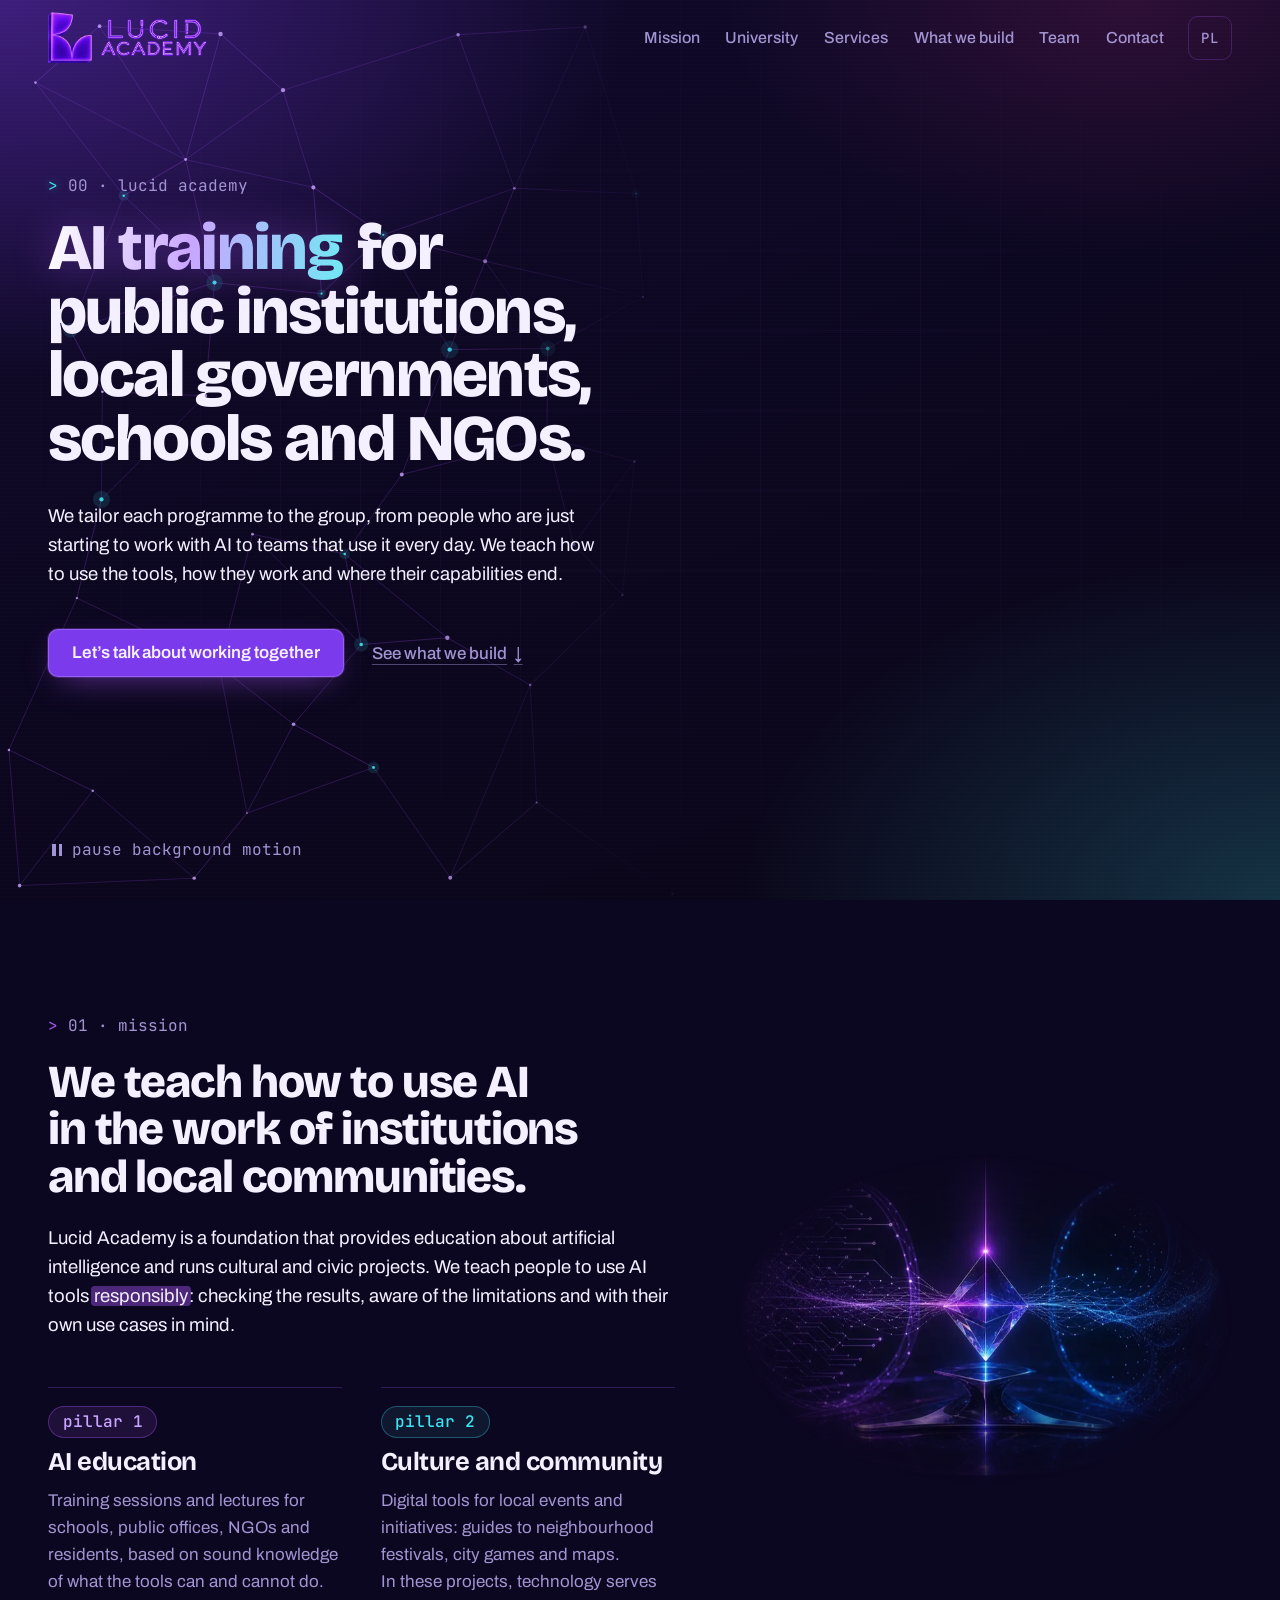
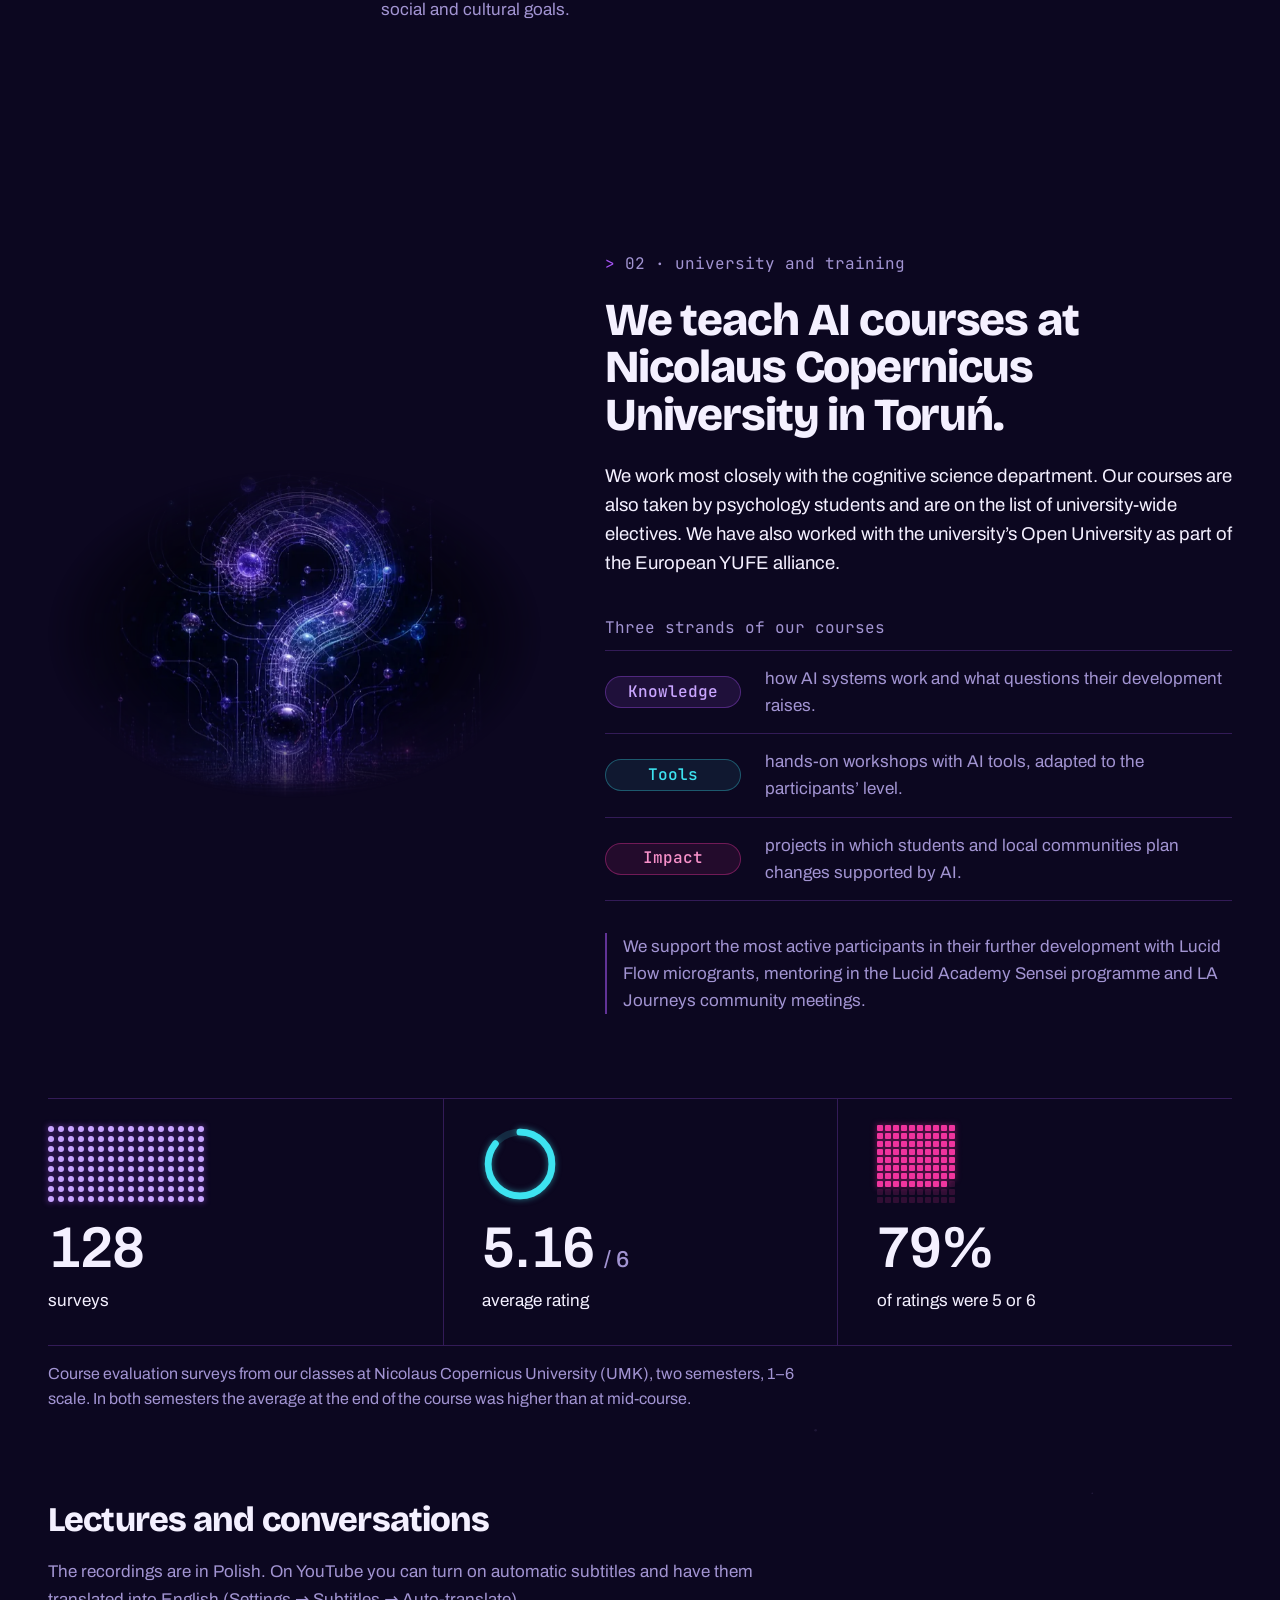
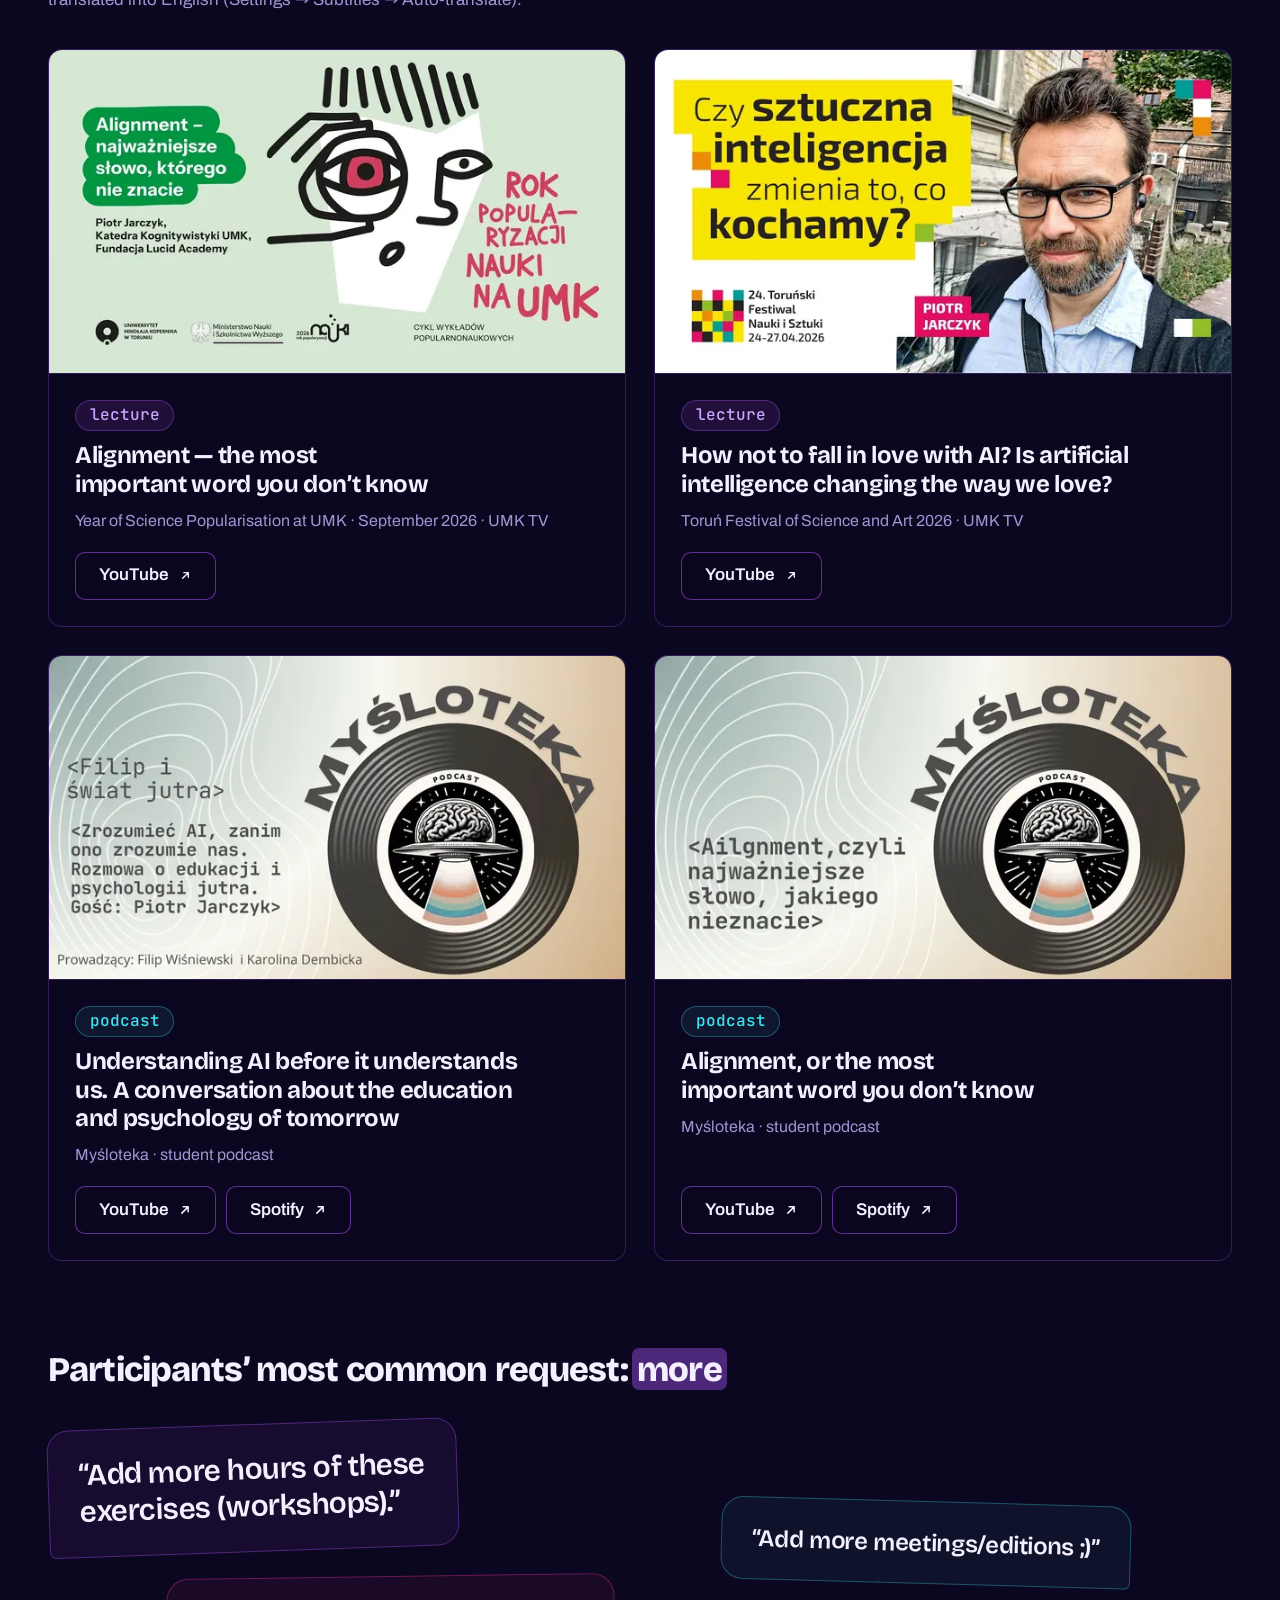
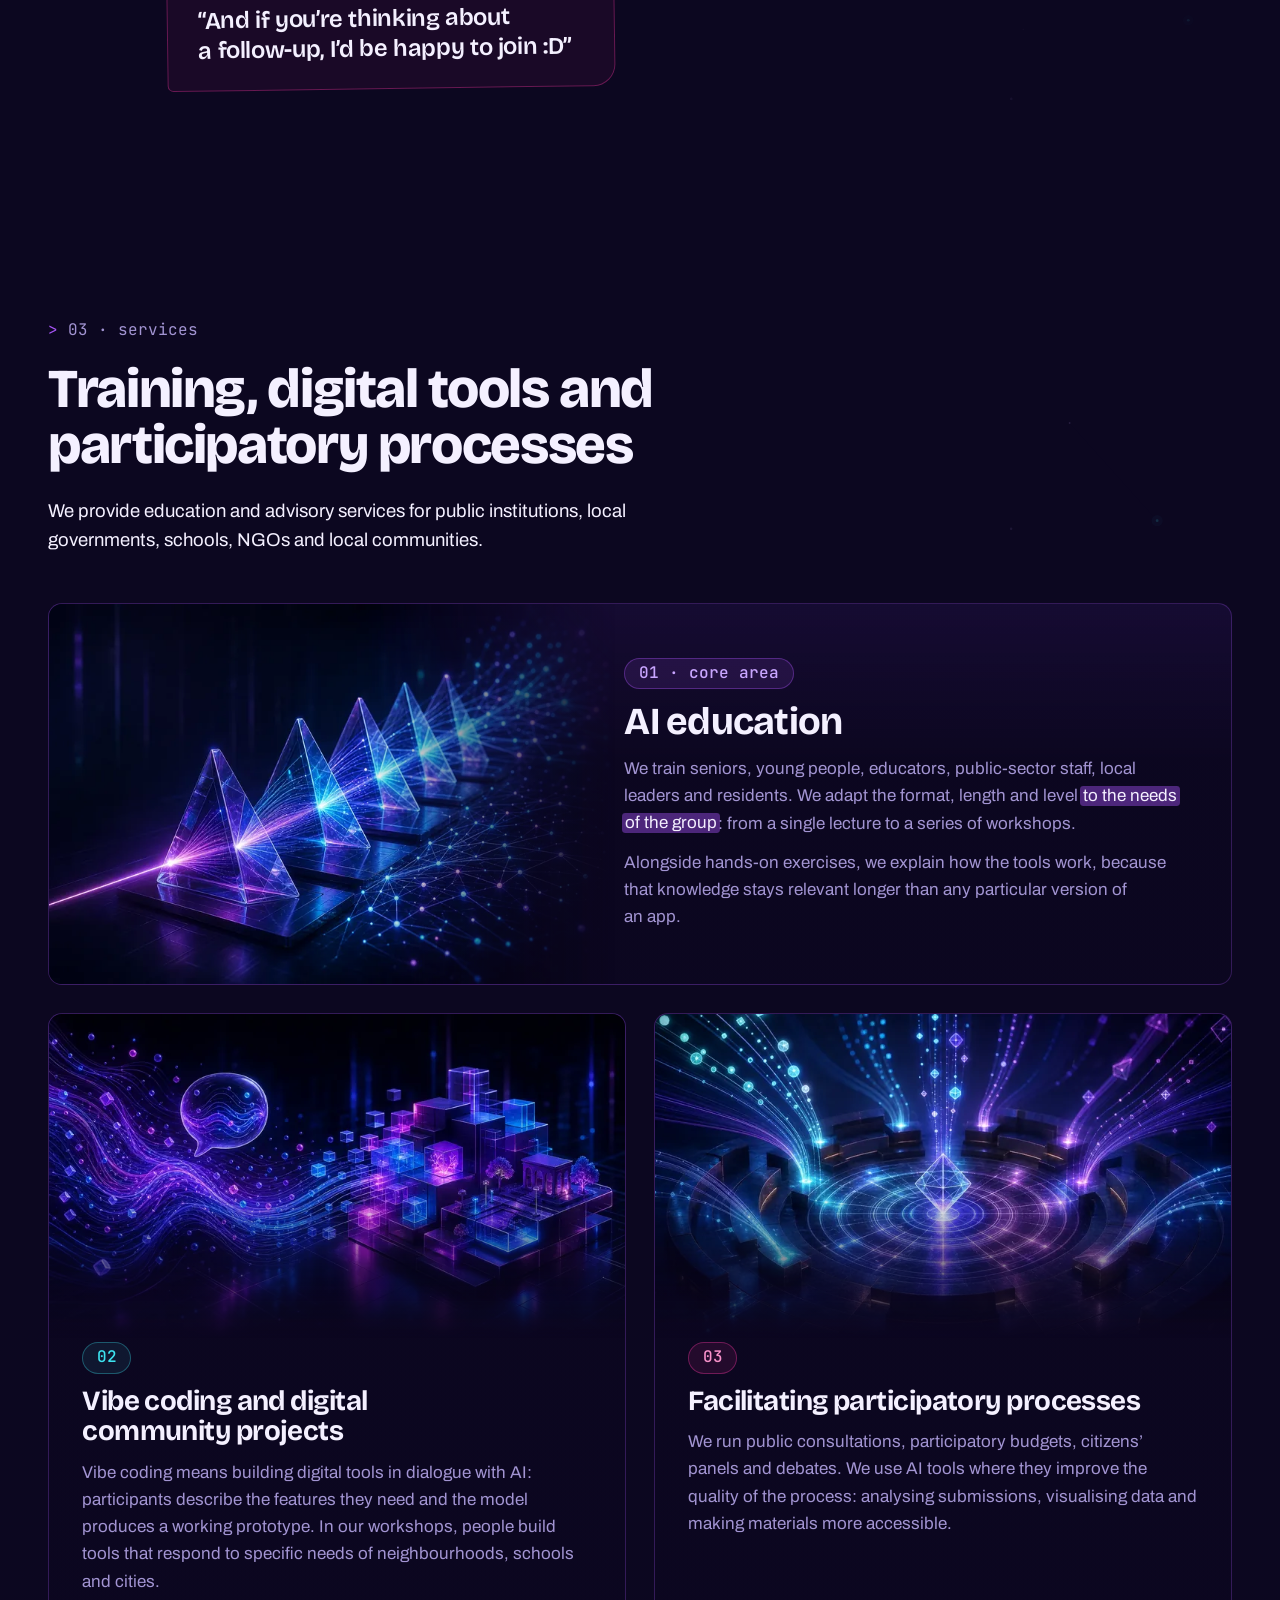
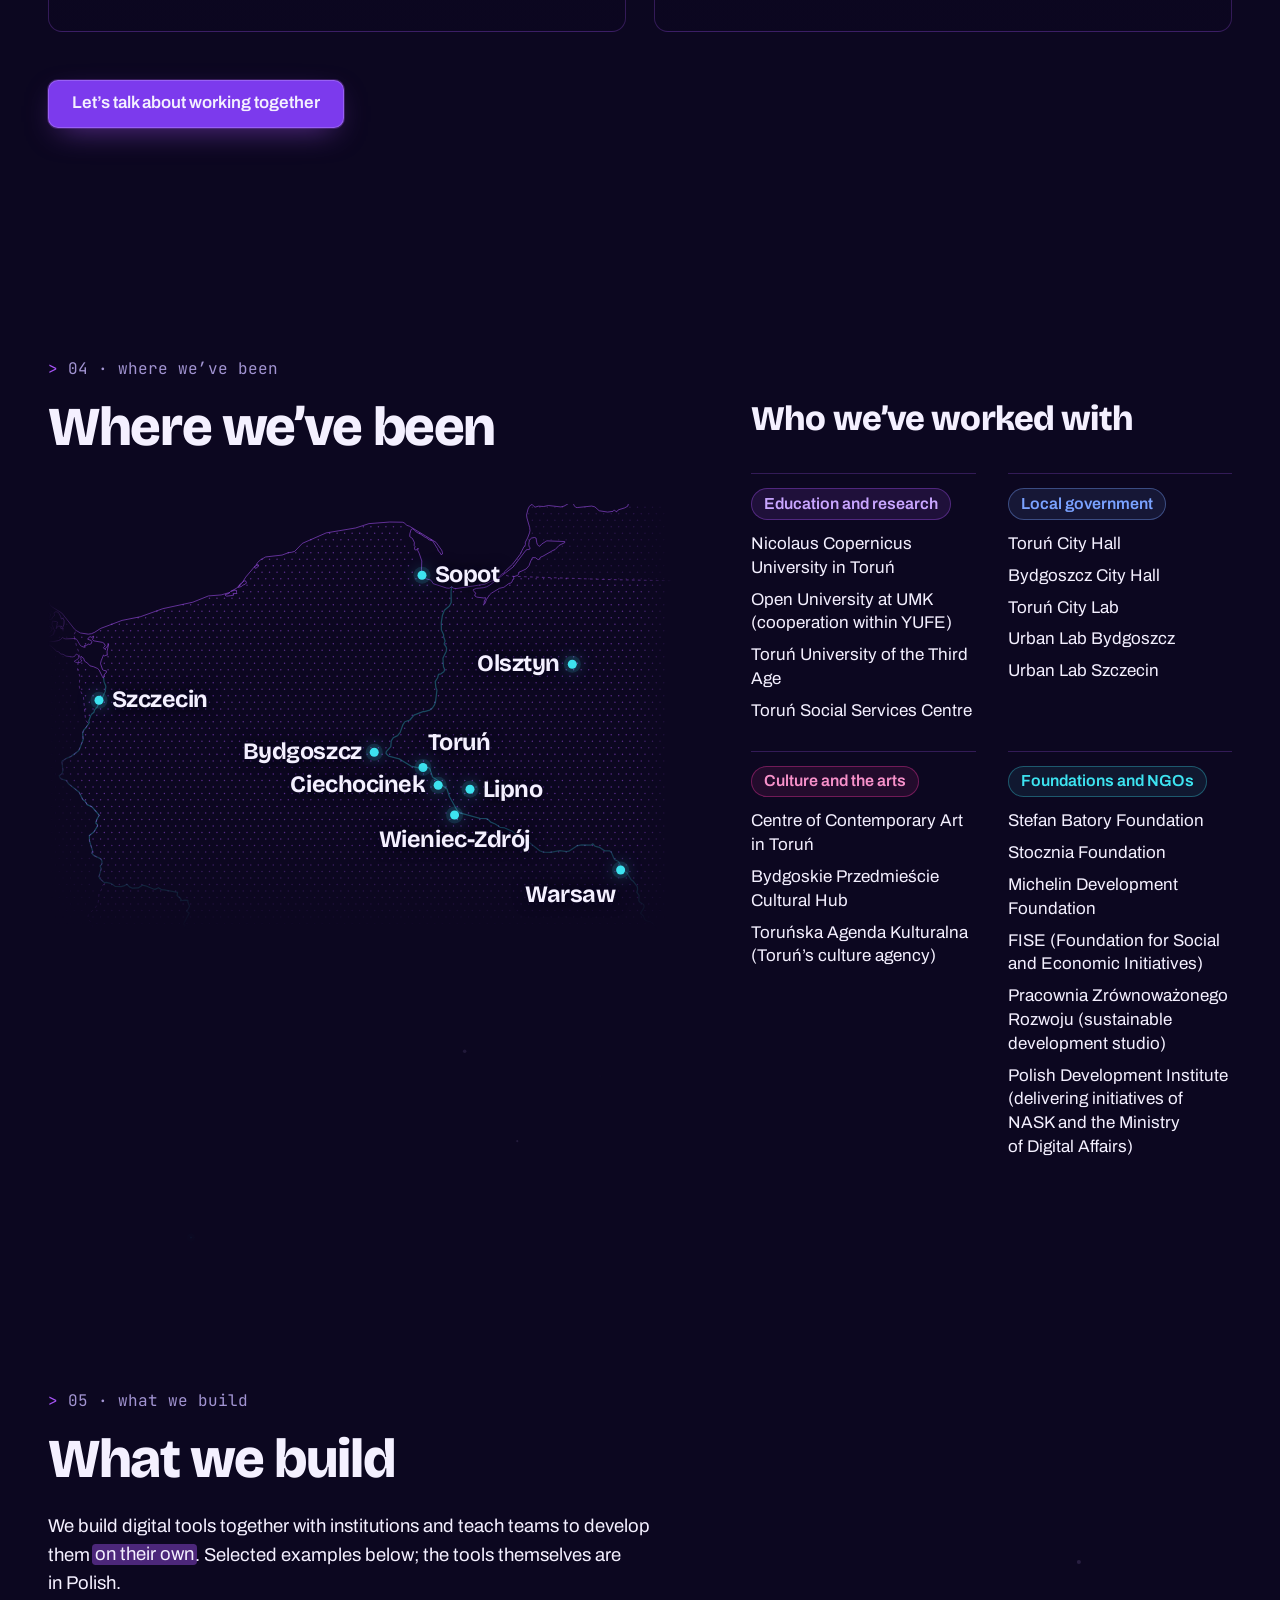
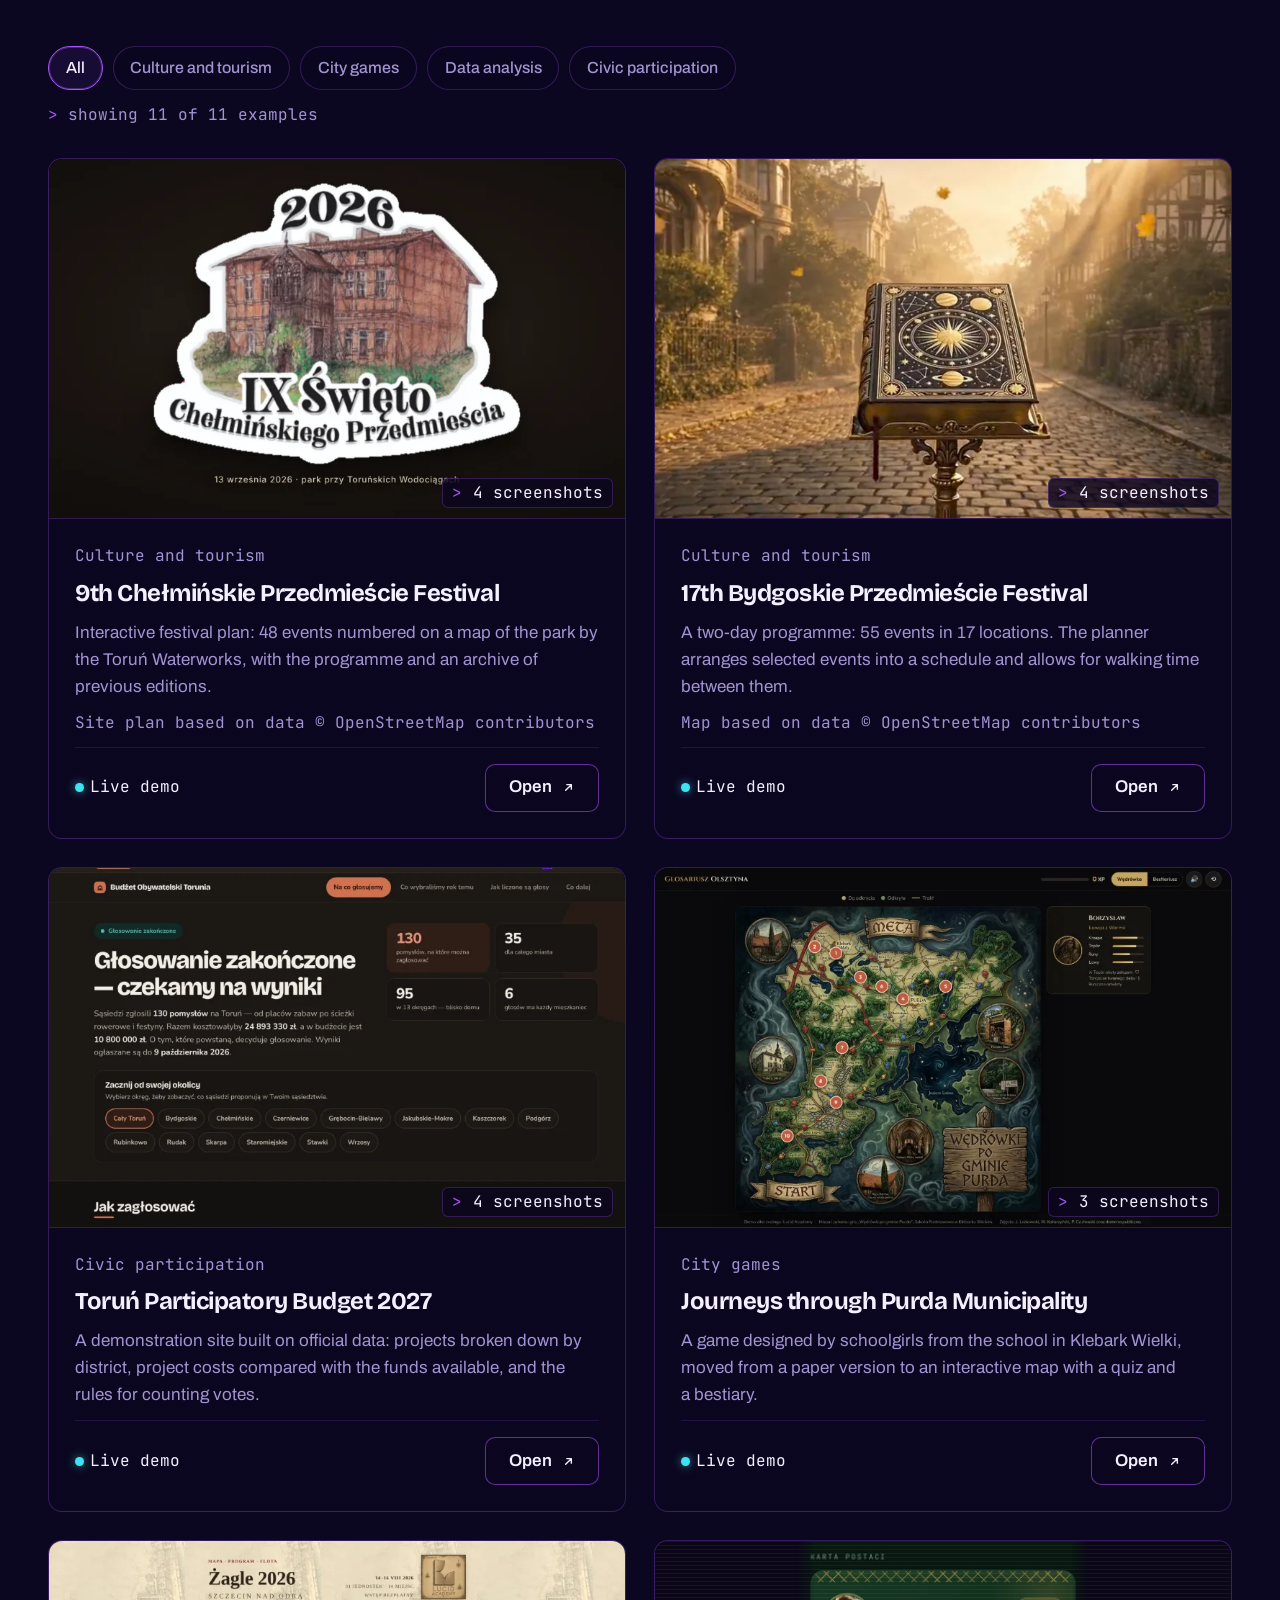
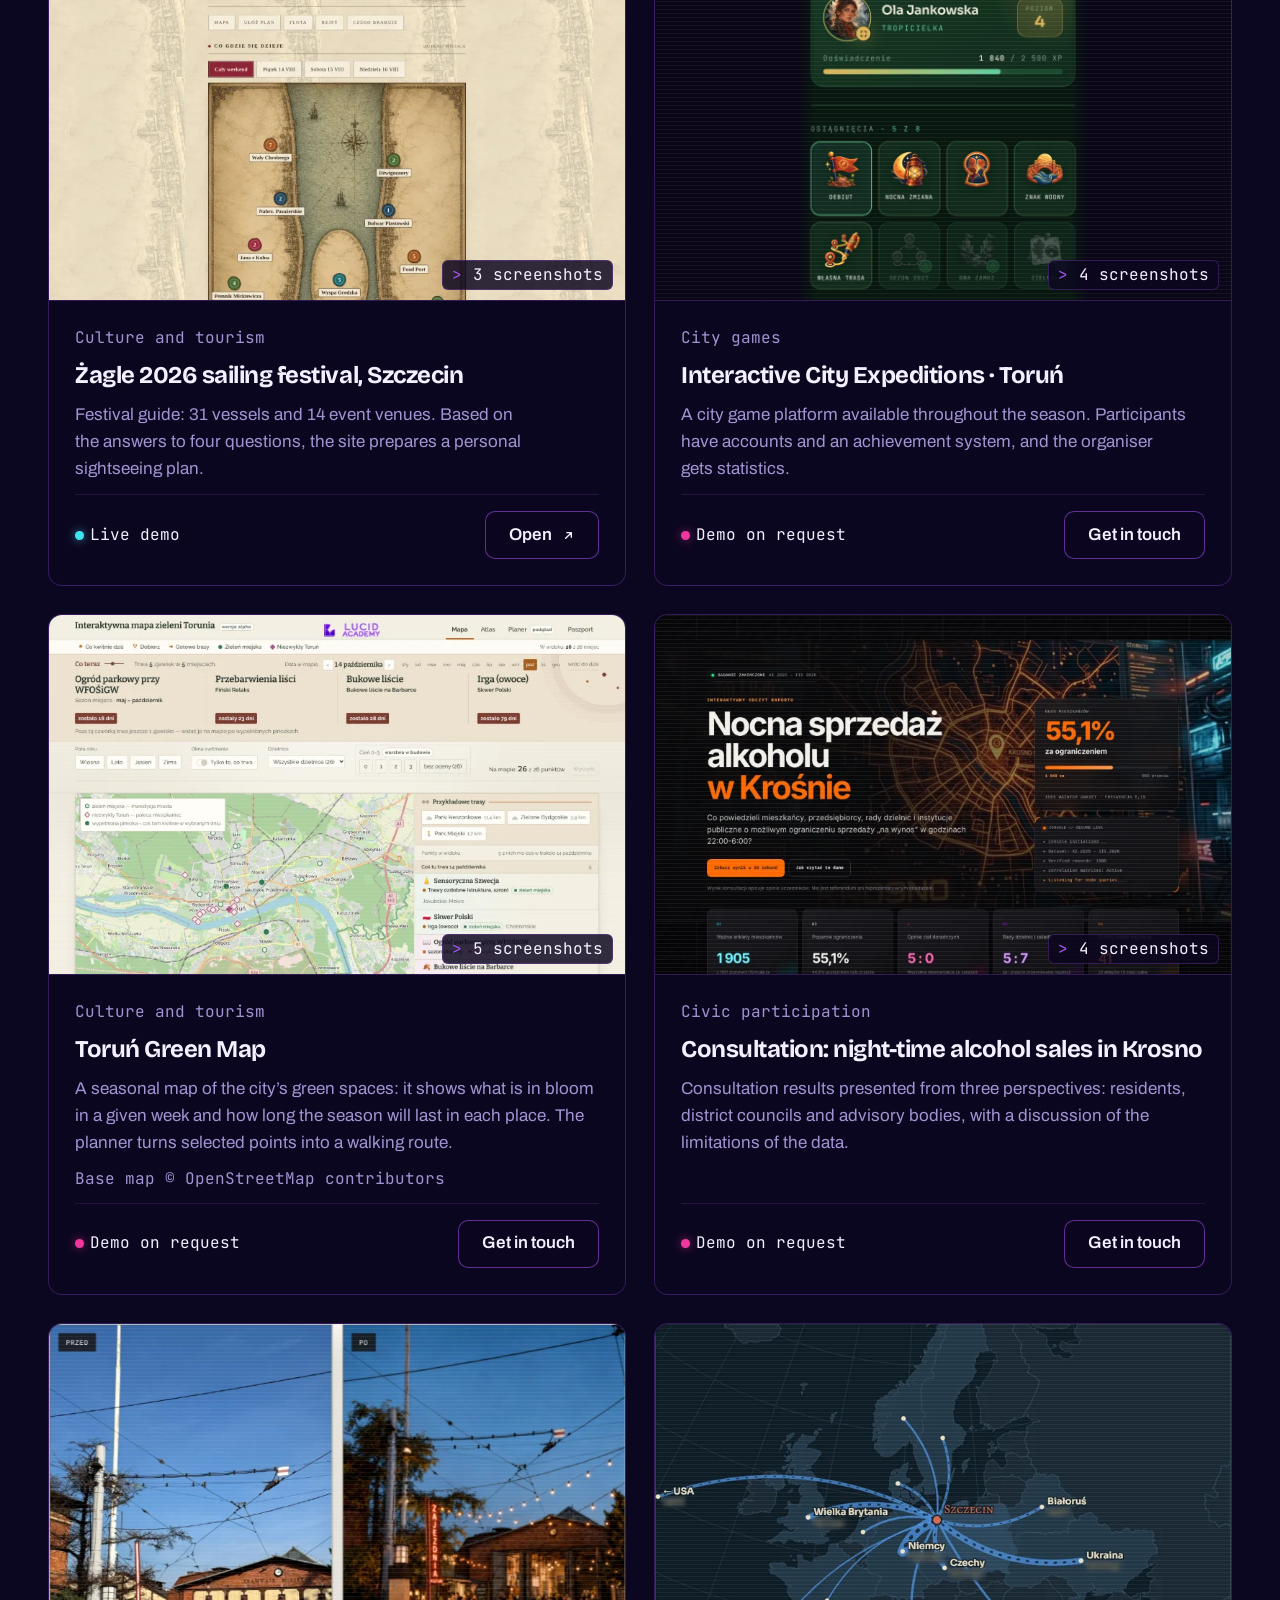
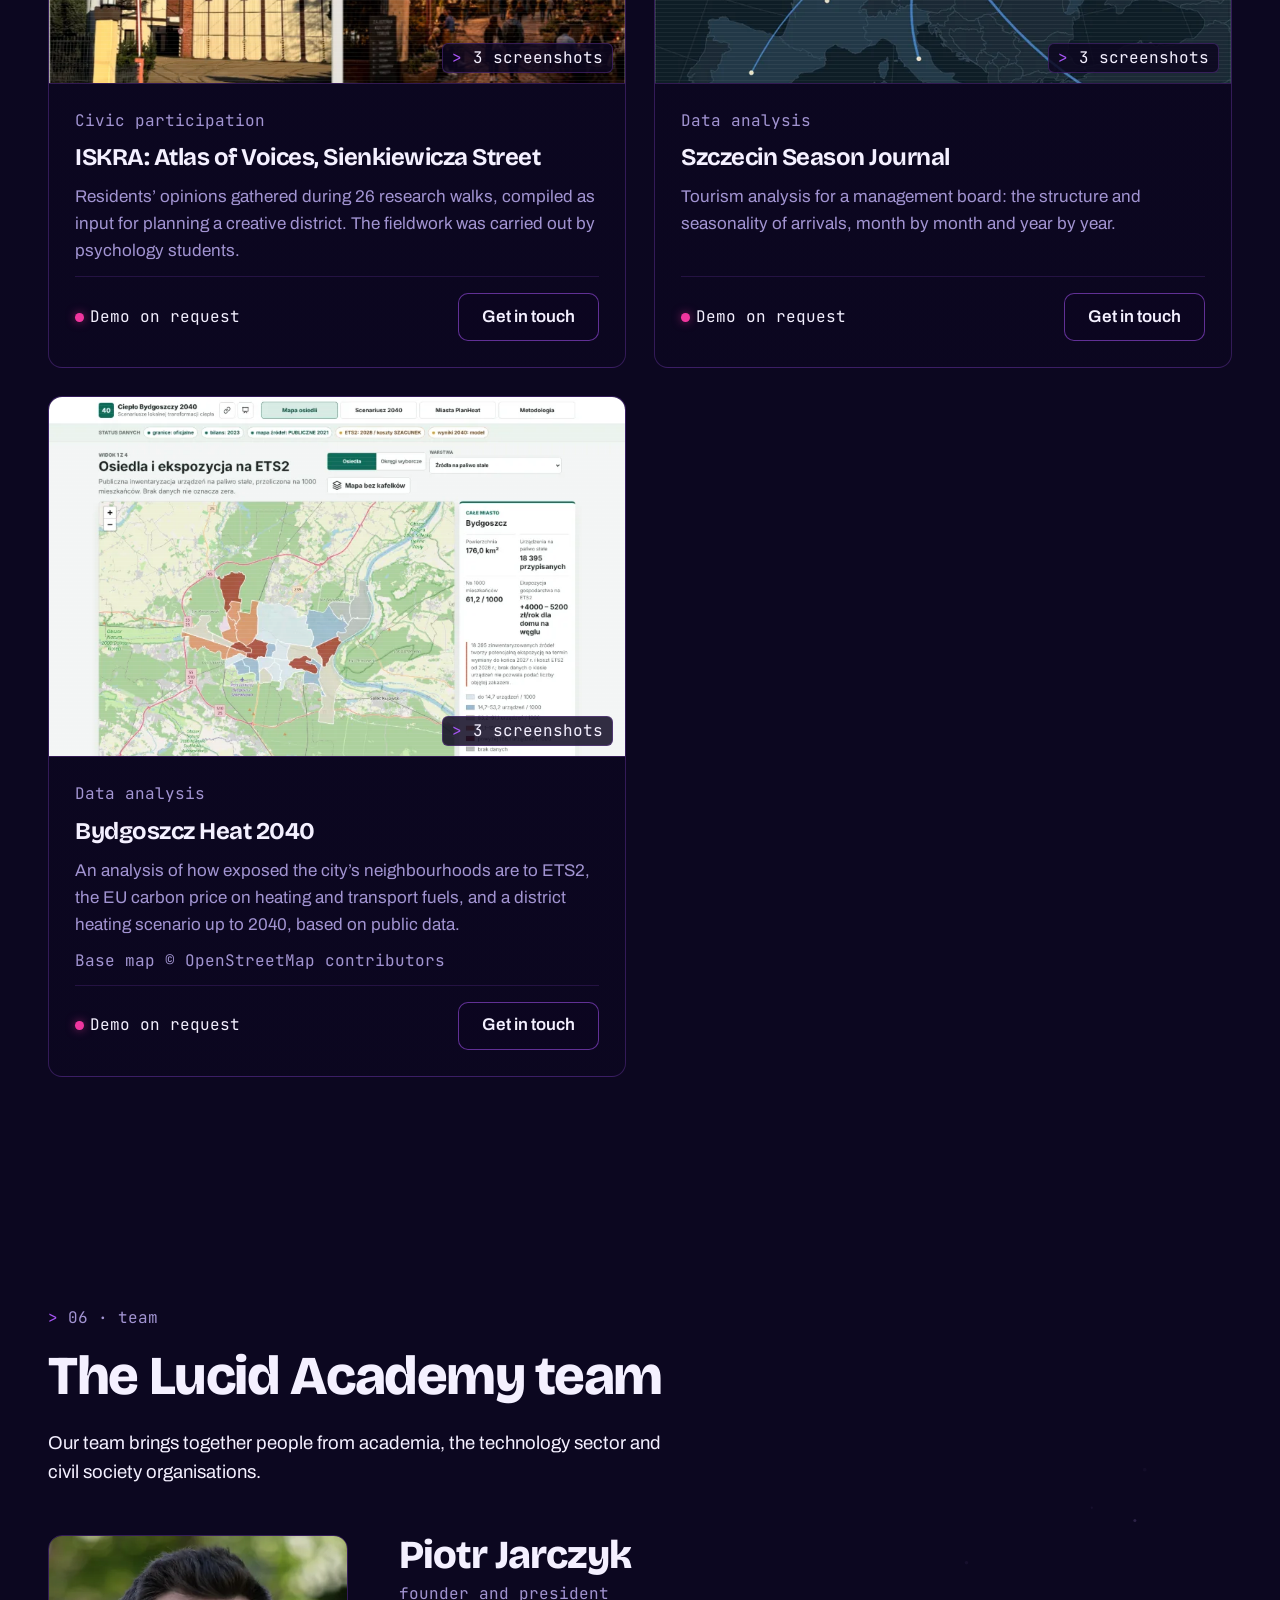
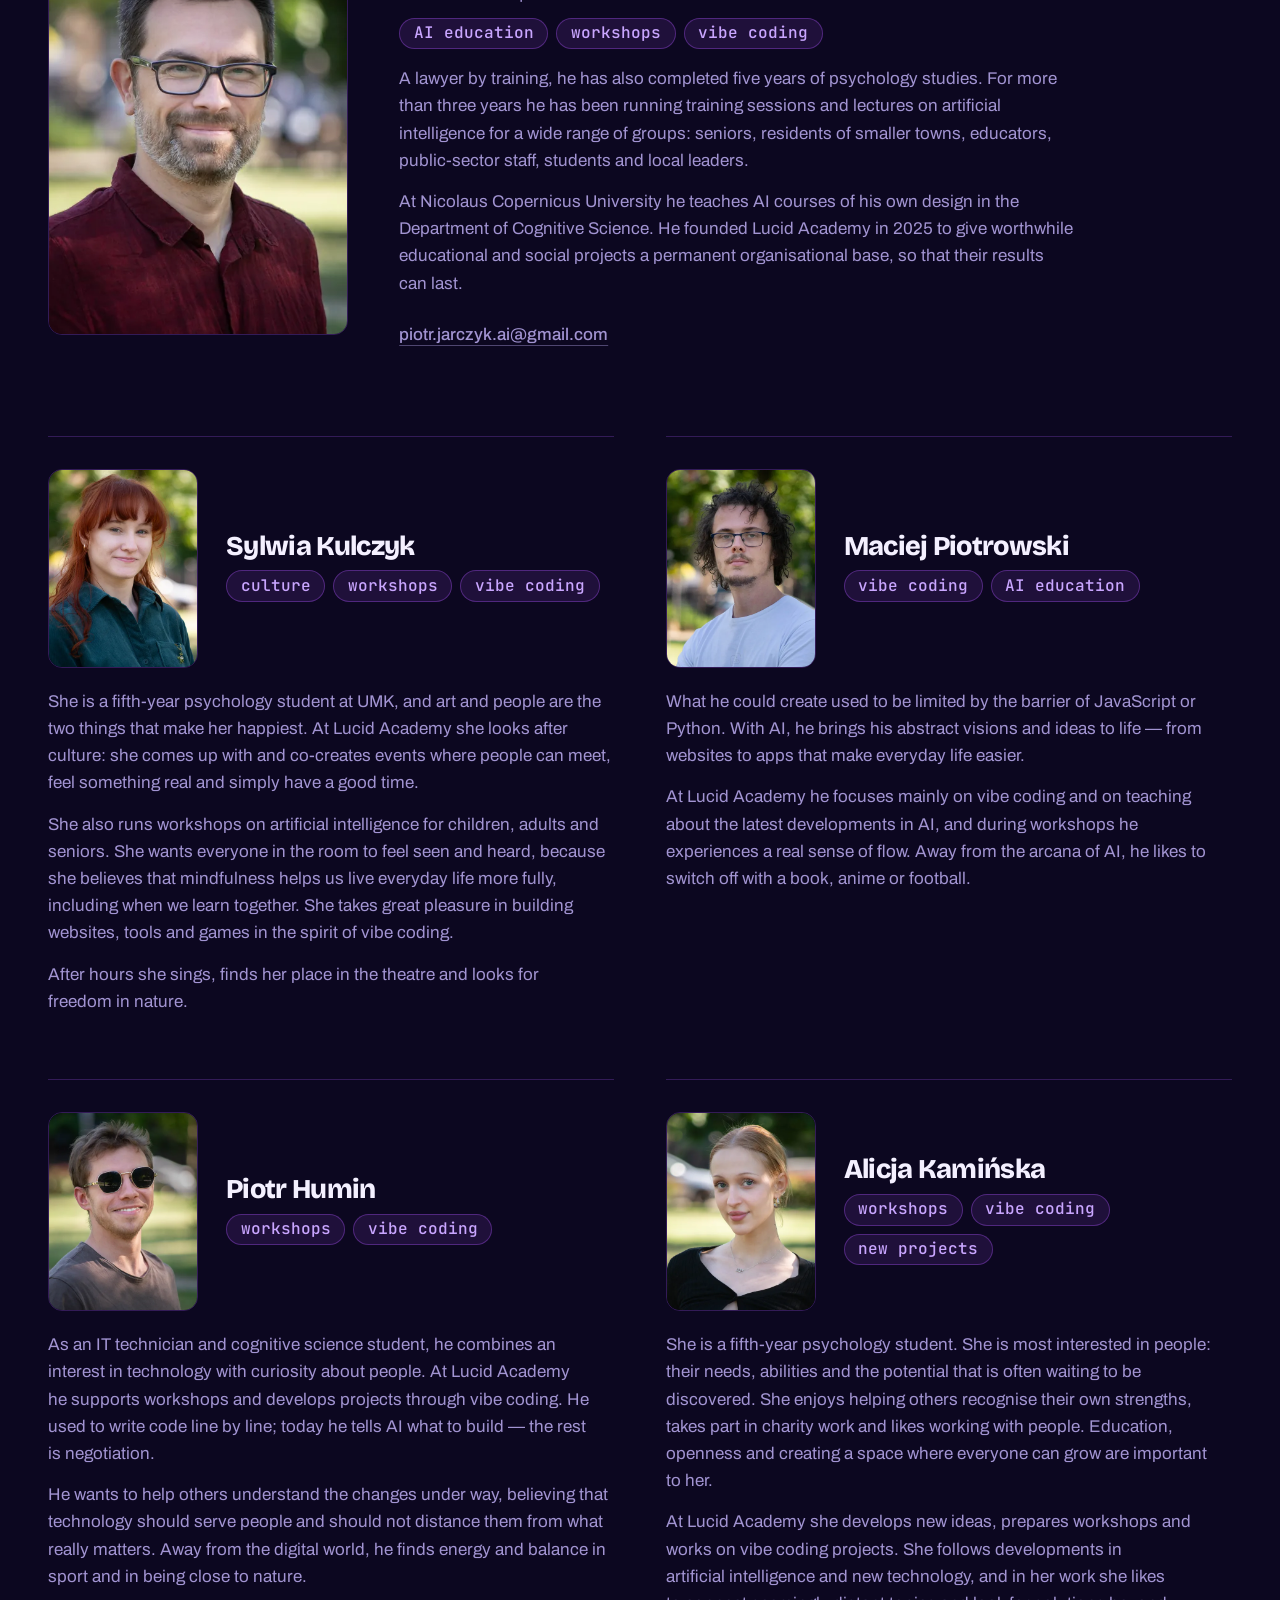
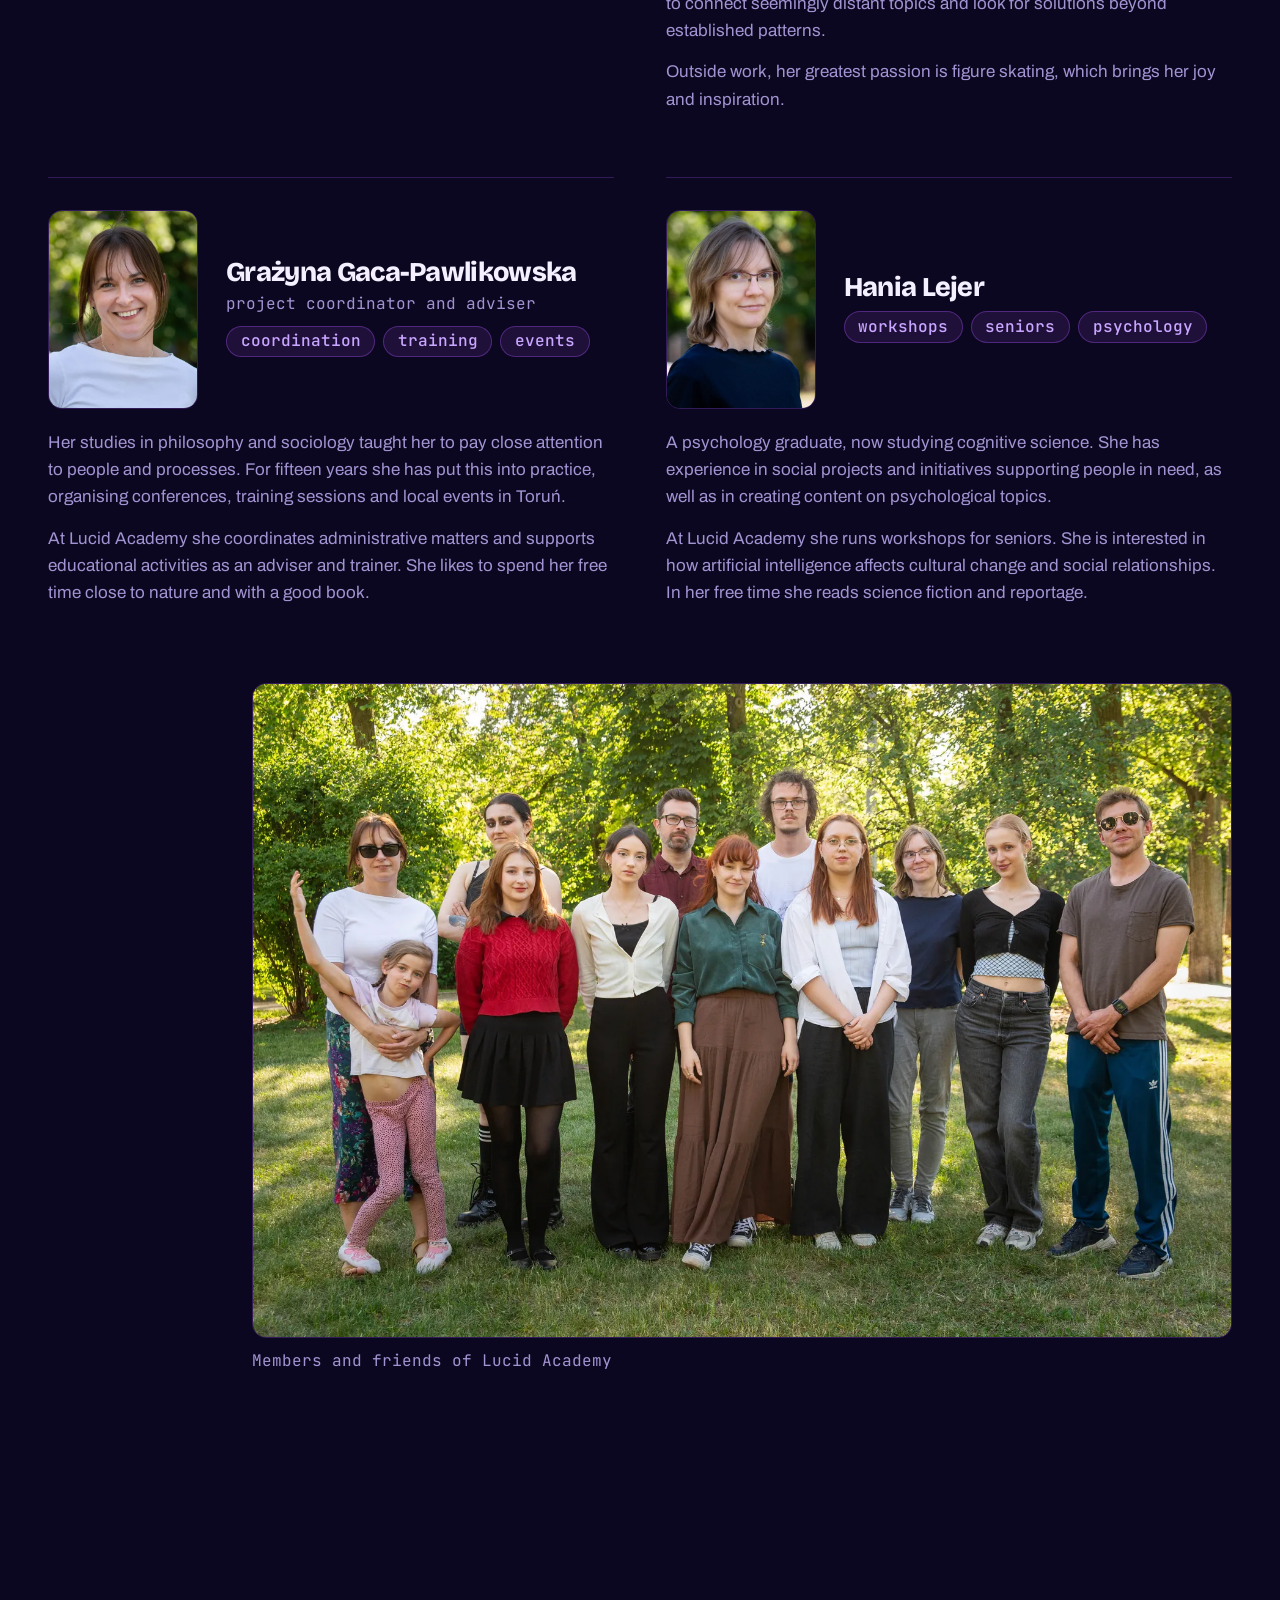
==== commit 24ff15ef: "Zespół: trzy nowe osoby w kartach; mapa: Wieniec-Zdrój Zespół (PL i EN): - Alicja Kamińska, Grażyna " ====
--- a/en/index.html
+++ b/en/index.html
@@ -542,8 +542,9 @@
                   <li class="miasto miasto--w-prawo" style="--x: 8.10%; --y: 46.05%; --opoznienie: 330ms" data-lat="53.43018" data-lon="14.55096">Szczecin</li>
                   <li class="miasto miasto--w-prawo" style="--x: 59.69%; --y: 16.69%; --opoznienie: 750ms" data-lat="54.44479" data-lon="18.56849">Sopot</li>
                   <li class="miasto miasto--w-prawo" style="--x: 67.41%; --y: 67.01%; --opoznienie: 800ms" data-lat="52.84739" data-lon="19.17927">Lipno</li>
-                  <li class="miasto miasto--pod-w-lewo" style="--x: 62.37%; --y: 65.90%; --opoznienie: 760ms" data-lat="52.88255" data-lon="18.79069">Ciechocinek</li>
-                  <li class="miasto miasto--w-lewo" style="--x: 91.51%; --y: 85.85%; --opoznienie: 1120ms" data-lat="52.23196" data-lon="21.00672">Warsaw</li>
+                  <li class="miasto miasto--w-lewo" style="--x: 62.37%; --y: 65.90%; --opoznienie: 760ms" data-lat="52.88255" data-lon="18.79069">Ciechocinek</li>
+                  <li class="miasto miasto--pod-w-lewo" style="--x: 91.51%; --y: 85.85%; --opoznienie: 1120ms" data-lat="52.23196" data-lon="21.00672">Warsaw</li>
+                  <li class="miasto miasto--pod" style="--x: 64.93%; --y: 73.01%; --opoznienie: 780ms" data-lat="52.65667" data-lon="18.98833">Wieniec-Zdrój</li>
                 </ul>
               </div>
             </div>
@@ -635,7 +636,7 @@
            06 · ZESPÓŁ
       ========================================================== -->
       <section class="sekcja" id="zespol" aria-labelledby="zespol-tytul">
-        <!-- Miejsce na kolejne osoby w v1.5: nowa osoba = kolejny <article class="osoba"> przed zdjęciem grupowym -->
+        <!-- Miejsce na kolejne osoby w v1.5: nowa osoba = kolejny <article class="osoba osoba--karta"> w .zespol__siatka -->
         <!-- Fragment sieci obok nagłówka (js/neurony.js), tylko na szerokim ekranie -->
         <canvas class="neurony neurony--fragment neurony--naglowek" data-neurony data-neurony-ile="14,22" data-neurony-czas="2600" data-neurony-jasnosc="1.5" aria-hidden="true"></canvas>
         <div class="kontener">
@@ -687,107 +688,235 @@
               </div>
             </article>
 
-            <article class="osoba" data-wejscie>
-              <img
-                class="osoba__zdjecie"
-                src="../assets/sylwia-kulczyk-480.webp"
-                srcset="../assets/sylwia-kulczyk-480.webp 480w, ../assets/sylwia-kulczyk-900.webp 900w"
-                sizes="(min-width: 720px) 300px, 240px"
-                alt="Portrait of Sylwia Kulczyk"
-                width="480"
-                height="640"
-                loading="lazy"
-                decoding="async"
-              />
-              <div class="osoba__opis">
-                <h3 class="osoba__imie">Sylwia Kulczyk</h3>
-                <ul class="osoba__obszary" role="list" aria-label="Areas">
-                  <li class="znacznik">culture</li>
-                  <li class="znacznik">workshops</li>
-                  <li class="znacznik">vibe coding</li>
-                </ul>
-                <p>
-                  She is a&nbsp;fifth-year psychology student at UMK, and art and people are the two things
-                  that make her happiest. At Lucid Academy she looks after culture: she comes up
-                  with and co-creates events where people can meet, feel something real and
-                  simply have a&nbsp;good time.
-                </p>
-                <p>
-                  She also runs workshops on artificial intelligence for children, adults and seniors.
-                  She wants everyone in the room to feel seen and heard, because she believes that
-                  mindfulness helps us live everyday life more fully, including when we learn together.
-                  She takes great pleasure in building websites, tools and games in the spirit
-                  of vibe coding.
-                </p>
-                <p>
-                  After hours she sings, finds her place in the theatre and looks for freedom
-                  in&nbsp;nature.
-                </p>
-              </div>
-            </article>
-
-            <article class="osoba" data-wejscie>
-              <img
-                class="osoba__zdjecie"
-                src="../assets/maciej-piotrowski-480.webp"
-                srcset="../assets/maciej-piotrowski-480.webp 480w, ../assets/maciej-piotrowski-900.webp 900w"
-                sizes="(min-width: 720px) 300px, 240px"
-                alt="Portrait of Maciej Piotrowski"
-                width="480"
-                height="640"
-                loading="lazy"
-                decoding="async"
-              />
-              <div class="osoba__opis">
-                <h3 class="osoba__imie">Maciej Piotrowski</h3>
-                <ul class="osoba__obszary" role="list" aria-label="Areas">
-                  <li class="znacznik">vibe coding</li>
-                  <li class="znacznik">AI education</li>
-                </ul>
-                <p>
-                  What he could create used to be limited by the barrier of JavaScript or Python. With AI,
-                  he brings his abstract visions and ideas to life&nbsp;— from websites to apps
-                  that make everyday life easier.
-                </p>
-                <p>
-                  At Lucid Academy he focuses mainly on vibe coding and on teaching about the latest
-                  developments in AI, and during workshops he experiences a&nbsp;real sense of flow.
-                  Away from the arcana of AI, he likes to switch off with a&nbsp;book, anime or football.
-                </p>
-              </div>
-            </article>
-
-            <article class="osoba" data-wejscie>
-              <img
-                class="osoba__zdjecie"
-                src="../assets/piotr-humin-480.webp"
-                srcset="../assets/piotr-humin-480.webp 480w, ../assets/piotr-humin-900.webp 900w"
-                sizes="(min-width: 720px) 300px, 240px"
-                alt="Portrait of Piotr Humin"
-                width="480"
-                height="640"
-                loading="lazy"
-                decoding="async"
-              />
-              <div class="osoba__opis">
-                <h3 class="osoba__imie">Piotr Humin</h3>
-                <ul class="osoba__obszary" role="list" aria-label="Areas">
-                  <li class="znacznik">workshops</li>
-                  <li class="znacznik">vibe coding</li>
-                </ul>
-                <p>
-                  As an IT technician and cognitive science student, he combines an interest in technology
-                  with curiosity about people. At Lucid Academy he supports workshops and develops
-                  projects through vibe coding. He used to write code line by line; today he tells AI
-                  what to build&nbsp;— the rest is negotiation.
-                </p>
-                <p>
-                  He wants to help others understand the changes under way, believing that technology
-                  should serve people and should not distance them from what really matters. Away from
-                  the digital world, he finds energy and balance in sport and in being close to nature.
-                </p>
-              </div>
-            </article>
+            <!-- Pozostałe osoby: karty po dwie w rzędzie na szerokim ekranie -->
+            <div class="zespol__siatka">
+              <article class="osoba osoba--karta" data-wejscie>
+                <div class="osoba__glowka">
+                  <img
+                    class="osoba__zdjecie"
+                    src="../assets/sylwia-kulczyk-480.webp"
+                    srcset="../assets/sylwia-kulczyk-480.webp 480w, ../assets/sylwia-kulczyk-900.webp 900w"
+                    sizes="(min-width: 960px) 150px, 112px"
+                    alt="Portrait of Sylwia Kulczyk"
+                    width="480"
+                    height="640"
+                    loading="lazy"
+                    decoding="async"
+                  />
+                  <div class="osoba__podpis">
+                    <h3 class="osoba__imie">Sylwia Kulczyk</h3>
+                    <ul class="osoba__obszary" role="list" aria-label="Areas">
+                      <li class="znacznik">culture</li>
+                      <li class="znacznik">workshops</li>
+                      <li class="znacznik">vibe coding</li>
+                    </ul>
+                  </div>
+                </div>
+                <div class="osoba__tekst">
+                  <p>
+                    She is a&nbsp;fifth-year psychology student at UMK, and art and people are the two things
+                    that make her happiest. At Lucid Academy she looks after culture: she comes up with and
+                    co-creates events where people can meet, feel something real and simply have a&nbsp;good
+                    time.
+                  </p>
+                  <p>
+                    She also runs workshops on artificial intelligence for children, adults and seniors. She
+                    wants everyone in the room to feel seen and heard, because she believes that mindfulness
+                    helps us live everyday life more fully, including when we learn together. She takes great
+                    pleasure in building websites, tools and games in the spirit of vibe coding.
+                  </p>
+                  <p>
+                    After hours she sings, finds her place in the theatre and looks for freedom in&nbsp;nature.
+                  </p>
+                </div>
+              </article>
+
+              <article class="osoba osoba--karta" data-wejscie>
+                <div class="osoba__glowka">
+                  <img
+                    class="osoba__zdjecie"
+                    src="../assets/maciej-piotrowski-480.webp"
+                    srcset="../assets/maciej-piotrowski-480.webp 480w, ../assets/maciej-piotrowski-900.webp 900w"
+                    sizes="(min-width: 960px) 150px, 112px"
+                    alt="Portrait of Maciej Piotrowski"
+                    width="480"
+                    height="640"
+                    loading="lazy"
+                    decoding="async"
+                  />
+                  <div class="osoba__podpis">
+                    <h3 class="osoba__imie">Maciej Piotrowski</h3>
+                    <ul class="osoba__obszary" role="list" aria-label="Areas">
+                      <li class="znacznik">vibe coding</li>
+                      <li class="znacznik">AI education</li>
+                    </ul>
+                  </div>
+                </div>
+                <div class="osoba__tekst">
+                  <p>
+                    What he could create used to be limited by the barrier of JavaScript or Python. With AI, he
+                    brings his abstract visions and ideas to life&nbsp;— from websites to apps that make
+                    everyday life easier.
+                  </p>
+                  <p>
+                    At Lucid Academy he focuses mainly on vibe coding and on teaching about the latest
+                    developments in AI, and during workshops he experiences a&nbsp;real sense of flow. Away from
+                    the arcana of AI, he likes to switch off with a&nbsp;book, anime or football.
+                  </p>
+                </div>
+              </article>
+
+              <article class="osoba osoba--karta" data-wejscie>
+                <div class="osoba__glowka">
+                  <img
+                    class="osoba__zdjecie"
+                    src="../assets/piotr-humin-480.webp"
+                    srcset="../assets/piotr-humin-480.webp 480w, ../assets/piotr-humin-900.webp 900w"
+                    sizes="(min-width: 960px) 150px, 112px"
+                    alt="Portrait of Piotr Humin"
+                    width="480"
+                    height="640"
+                    loading="lazy"
+                    decoding="async"
+                  />
+                  <div class="osoba__podpis">
+                    <h3 class="osoba__imie">Piotr Humin</h3>
+                    <ul class="osoba__obszary" role="list" aria-label="Areas">
+                      <li class="znacznik">workshops</li>
+                      <li class="znacznik">vibe coding</li>
+                    </ul>
+                  </div>
+                </div>
+                <div class="osoba__tekst">
+                  <p>
+                    As an IT technician and cognitive science student, he combines an interest in technology
+                    with curiosity about people. At Lucid Academy he supports workshops and develops projects
+                    through vibe coding. He used to write code line by line; today he tells AI what to
+                    build&nbsp;— the rest is negotiation.
+                  </p>
+                  <p>
+                    He wants to help others understand the changes under way, believing that technology should
+                    serve people and should not distance them from what really matters. Away from the digital
+                    world, he finds energy and balance in sport and in being close to nature.
+                  </p>
+                </div>
+              </article>
+
+              <article class="osoba osoba--karta" data-wejscie>
+                <div class="osoba__glowka">
+                  <img
+                    class="osoba__zdjecie"
+                    src="../assets/alicja-kaminska-480.webp"
+                    srcset="../assets/alicja-kaminska-480.webp 480w, ../assets/alicja-kaminska-900.webp 900w"
+                    sizes="(min-width: 960px) 150px, 112px"
+                    alt="Portrait of Alicja Kamińska"
+                    width="480"
+                    height="640"
+                    loading="lazy"
+                    decoding="async"
+                  />
+                  <div class="osoba__podpis">
+                    <h3 class="osoba__imie">Alicja Kamińska</h3>
+                    <ul class="osoba__obszary" role="list" aria-label="Areas">
+                      <li class="znacznik">workshops</li>
+                      <li class="znacznik">vibe coding</li>
+                      <li class="znacznik">new projects</li>
+                    </ul>
+                  </div>
+                </div>
+                <div class="osoba__tekst">
+                  <p>
+                    She is a&nbsp;fifth-year psychology student. She is most interested in people: their needs,
+                    abilities and the potential that is often waiting to be discovered. She enjoys helping
+                    others recognise their own strengths, takes part in charity work and likes working with
+                    people. Education, openness and creating a&nbsp;space where everyone can grow are important
+                    to her.
+                  </p>
+                  <p>
+                    At Lucid Academy she develops new ideas, prepares workshops and works on vibe coding
+                    projects. She follows developments in artificial intelligence and new technology, and in her
+                    work she likes to connect seemingly distant topics and look for solutions beyond established
+                    patterns.
+                  </p>
+                  <p>
+                    Outside work, her greatest passion is figure skating, which brings her joy and inspiration.
+                  </p>
+                </div>
+              </article>
+
+              <article class="osoba osoba--karta" data-wejscie>
+                <div class="osoba__glowka">
+                  <img
+                    class="osoba__zdjecie"
+                    src="../assets/grazyna-gaca-pawlikowska-480.webp"
+                    srcset="../assets/grazyna-gaca-pawlikowska-480.webp 480w, ../assets/grazyna-gaca-pawlikowska-900.webp 900w"
+                    sizes="(min-width: 960px) 150px, 112px"
+                    alt="Portrait of Grażyna Gaca-Pawlikowska"
+                    width="480"
+                    height="640"
+                    loading="lazy"
+                    decoding="async"
+                  />
+                  <div class="osoba__podpis">
+                    <h3 class="osoba__imie">Grażyna <span class="osoba__nazwisko">Gaca-Pawlikowska</span></h3>
+                    <p class="osoba__rola">project coordinator and adviser</p>
+                    <ul class="osoba__obszary" role="list" aria-label="Areas">
+                      <li class="znacznik">coordination</li>
+                      <li class="znacznik">training</li>
+                      <li class="znacznik">events</li>
+                    </ul>
+                  </div>
+                </div>
+                <div class="osoba__tekst">
+                  <p>
+                    Her studies in philosophy and sociology taught her to pay close attention to people and
+                    processes. For fifteen years she has put this into practice, organising conferences,
+                    training sessions and local events in Toruń.
+                  </p>
+                  <p>
+                    At Lucid Academy she coordinates administrative matters and supports educational activities
+                    as an adviser and trainer. She likes to spend her free time close to nature and with
+                    a&nbsp;good book.
+                  </p>
+                </div>
+              </article>
+
+              <article class="osoba osoba--karta" data-wejscie>
+                <div class="osoba__glowka">
+                  <img
+                    class="osoba__zdjecie"
+                    src="../assets/hania-lejer-480.webp"
+                    srcset="../assets/hania-lejer-480.webp 480w, ../assets/hania-lejer-900.webp 900w"
+                    sizes="(min-width: 960px) 150px, 112px"
+                    alt="Portrait of Hania Lejer"
+                    width="480"
+                    height="640"
+                    loading="lazy"
+                    decoding="async"
+                  />
+                  <div class="osoba__podpis">
+                    <h3 class="osoba__imie">Hania Lejer</h3>
+                    <ul class="osoba__obszary" role="list" aria-label="Areas">
+                      <li class="znacznik">workshops</li>
+                      <li class="znacznik">seniors</li>
+                      <li class="znacznik">psychology</li>
+                    </ul>
+                  </div>
+                </div>
+                <div class="osoba__tekst">
+                  <p>
+                    A&nbsp;psychology graduate, now studying cognitive science. She has experience in social
+                    projects and initiatives supporting people in need, as well as in creating content on
+                    psychological topics.
+                  </p>
+                  <p>
+                    At Lucid Academy she runs workshops for seniors. She is interested in how artificial
+                    intelligence affects cultural change and social relationships. In her free time she reads
+                    science fiction and reportage.
+                  </p>
+                </div>
+              </article>
+            </div>
 
             <figure class="zdjecie-grupowe" data-wejscie>
               <img
--- a/css/strona.css
+++ b/css/strona.css
@@ -1530,6 +1530,10 @@
 .miasto--pod-w-lewo { translate: -100% 0; padding-top: var(--odstep); padding-right: calc(var(--odstep) * .4); }
 .miasto--pod-w-lewo::before { right: 0; top: 0; translate: 50% -50%; }
 
+/* Pod punktem, wyśrodkowany: dla miasta, które ma sąsiada tuż obok po obu stronach */
+.miasto--pod { translate: -50% 0; padding-top: var(--odstep); }
+.miasto--pod::before { left: 50%; top: 0; translate: -50% -50%; }
+
 .miasto--w-lewo { translate: -100% -50%; padding-right: var(--odstep); }
 .miasto--w-lewo::before { right: 0; top: 50%; translate: 50% -50%; }
 
@@ -1616,6 +1620,54 @@
   margin: -2px 0 2px;
   padding: 0;
   list-style: none;
+}
+
+/* Pozostałe osoby: założyciel zostaje w szerokim układzie wyżej, reszta w kartach,
+   po dwie w rzędzie na szerokim ekranie. W karcie mniejsze zdjęcie stoi obok imienia
+   i znaczników, a opis idzie pod spodem na całą szerokość karty. */
+.zespol__siatka {
+  display: grid;
+  gap: clamp(40px, 5vw, 64px) clamp(28px, 4vw, 64px);
+  align-items: start;
+}
+@media (min-width: 960px) {
+  .zespol__siatka { grid-template-columns: repeat(2, minmax(0, 1fr)); }
+}
+
+.osoba--karta {
+  display: flex;
+  flex-direction: column;
+  gap: 20px;
+  padding-top: clamp(24px, 3vw, 32px);
+  border-top: 1px solid var(--line);
+}
+.osoba__glowka {
+  display: grid;
+  grid-template-columns: 112px minmax(0, 1fr);
+  gap: clamp(16px, 2.5vw, 28px);
+  align-items: center;
+}
+@media (min-width: 960px) {
+  .osoba__glowka { grid-template-columns: 150px minmax(0, 1fr); }
+}
+.osoba--karta .osoba__zdjecie { width: 100%; }
+.osoba__podpis {
+  display: flex;
+  flex-direction: column;
+  align-items: flex-start;
+  gap: 12px;
+  min-width: 0;
+}
+.osoba--karta .osoba__imie { font-size: clamp(1.5rem, .9rem + 1vw, 2rem); }
+/* Nazwisko dwuczłonowe w jednej linii, gdy kolumna je mieści (poniżej 380 px
+   łamie się na łączniku, żeby nie wyjść poza kartę) */
+@media (min-width: 380px) {
+  .osoba__nazwisko { white-space: nowrap; }
+}
+.osoba__tekst {
+  display: grid;
+  gap: 14px;
+  max-width: 40em;
 }
 
 .zdjecie-grupowe { margin: 0; }
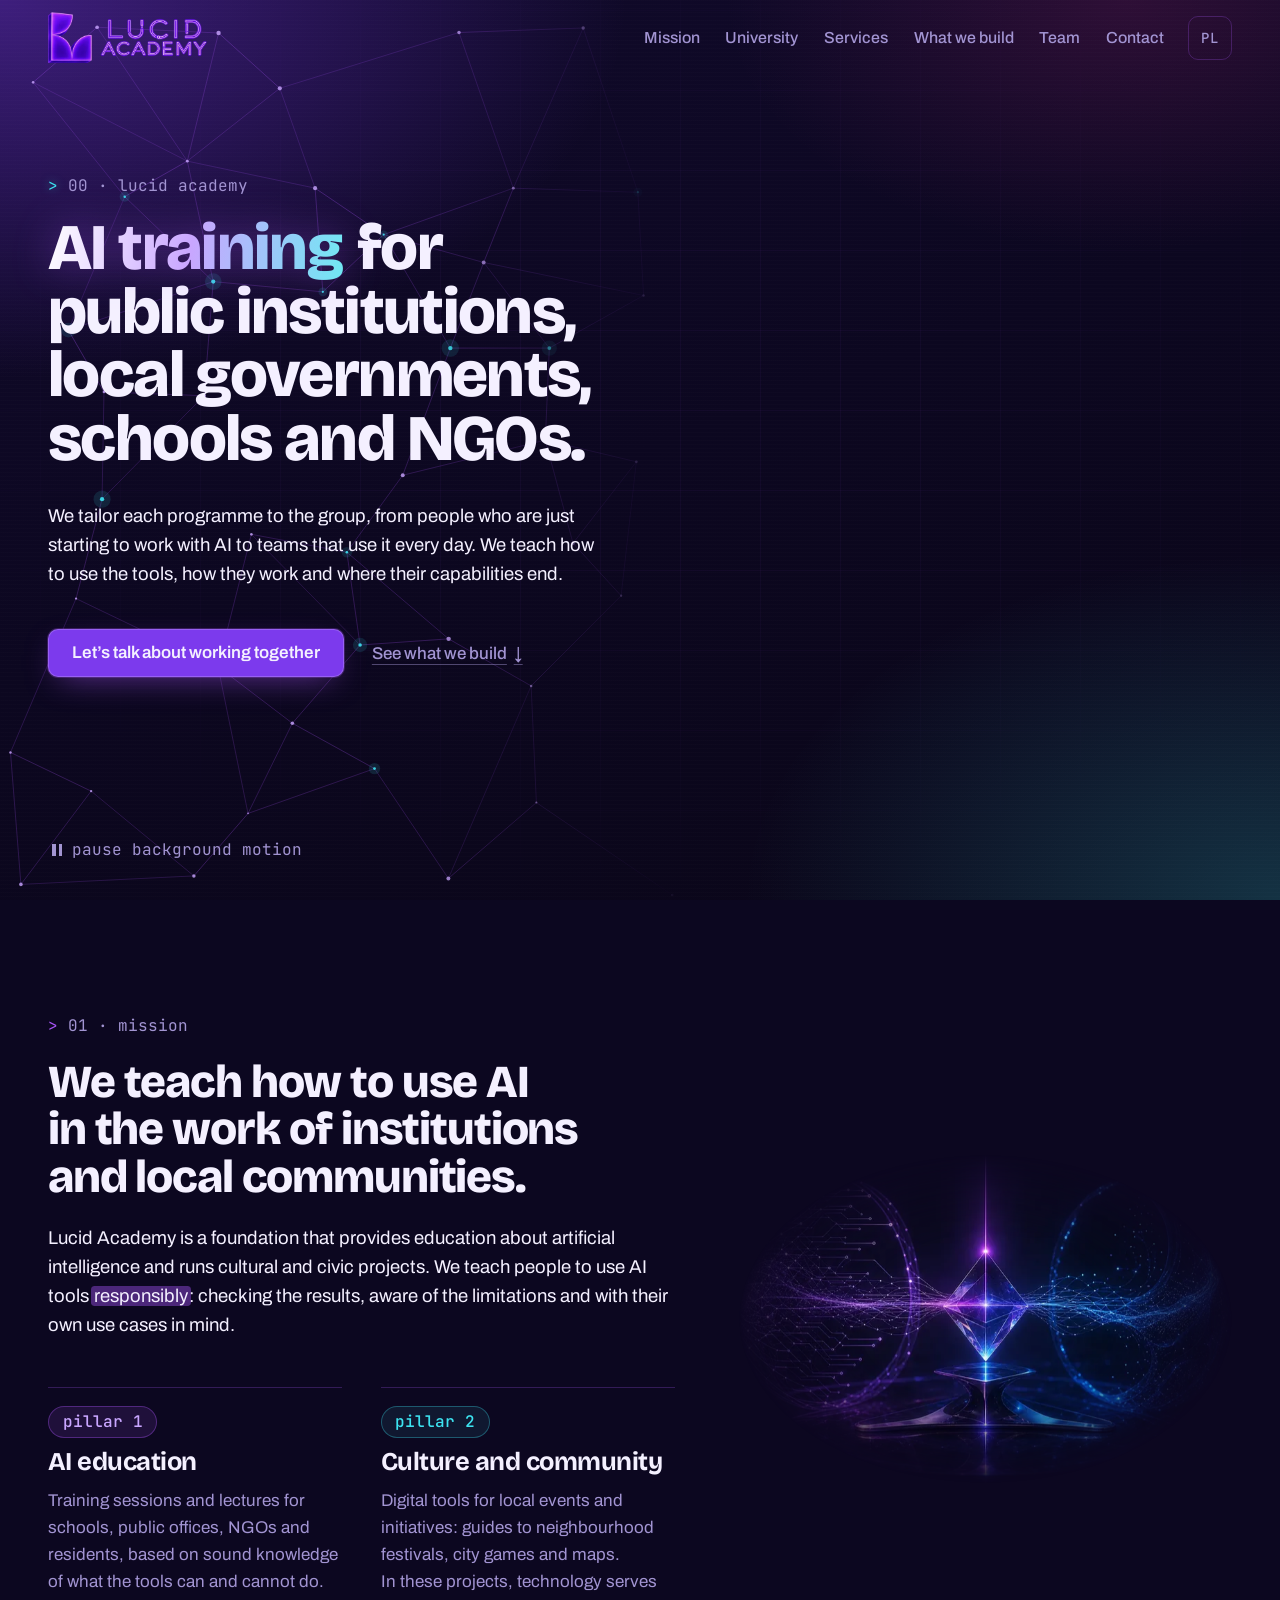
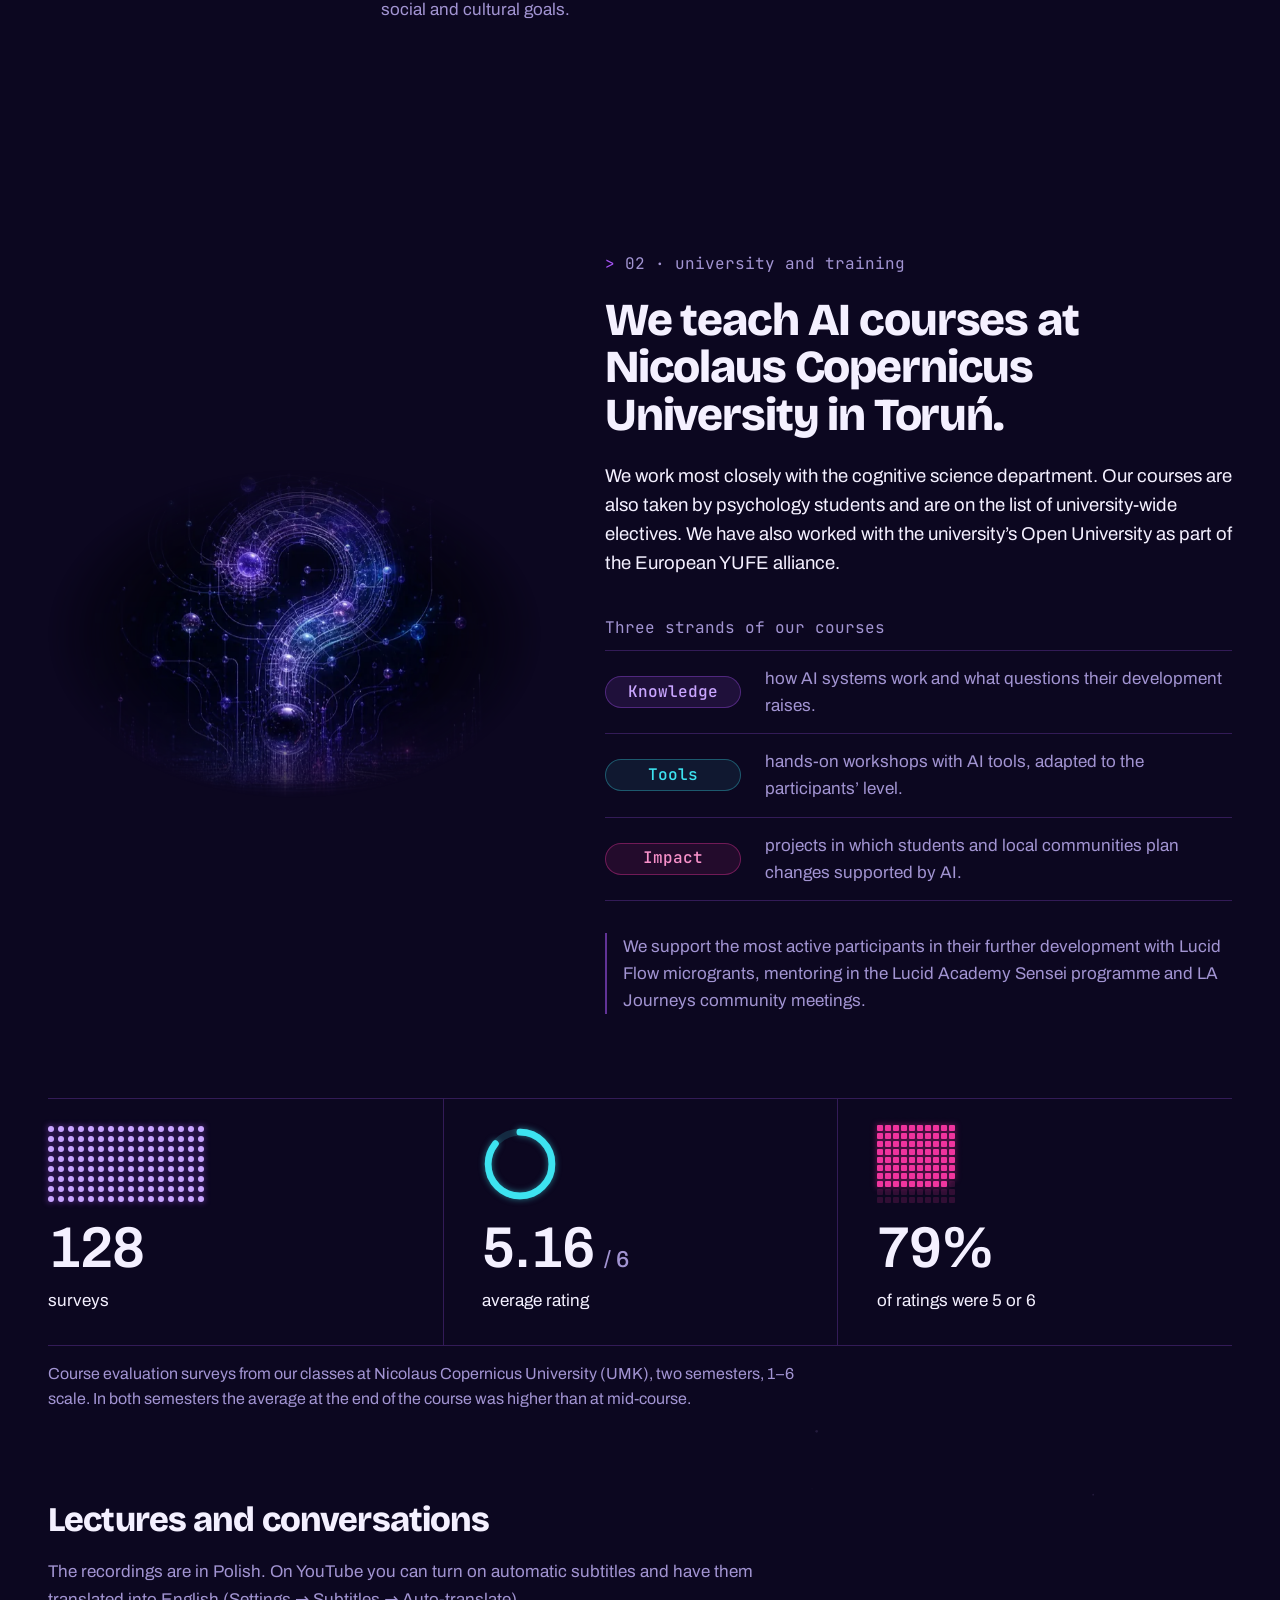
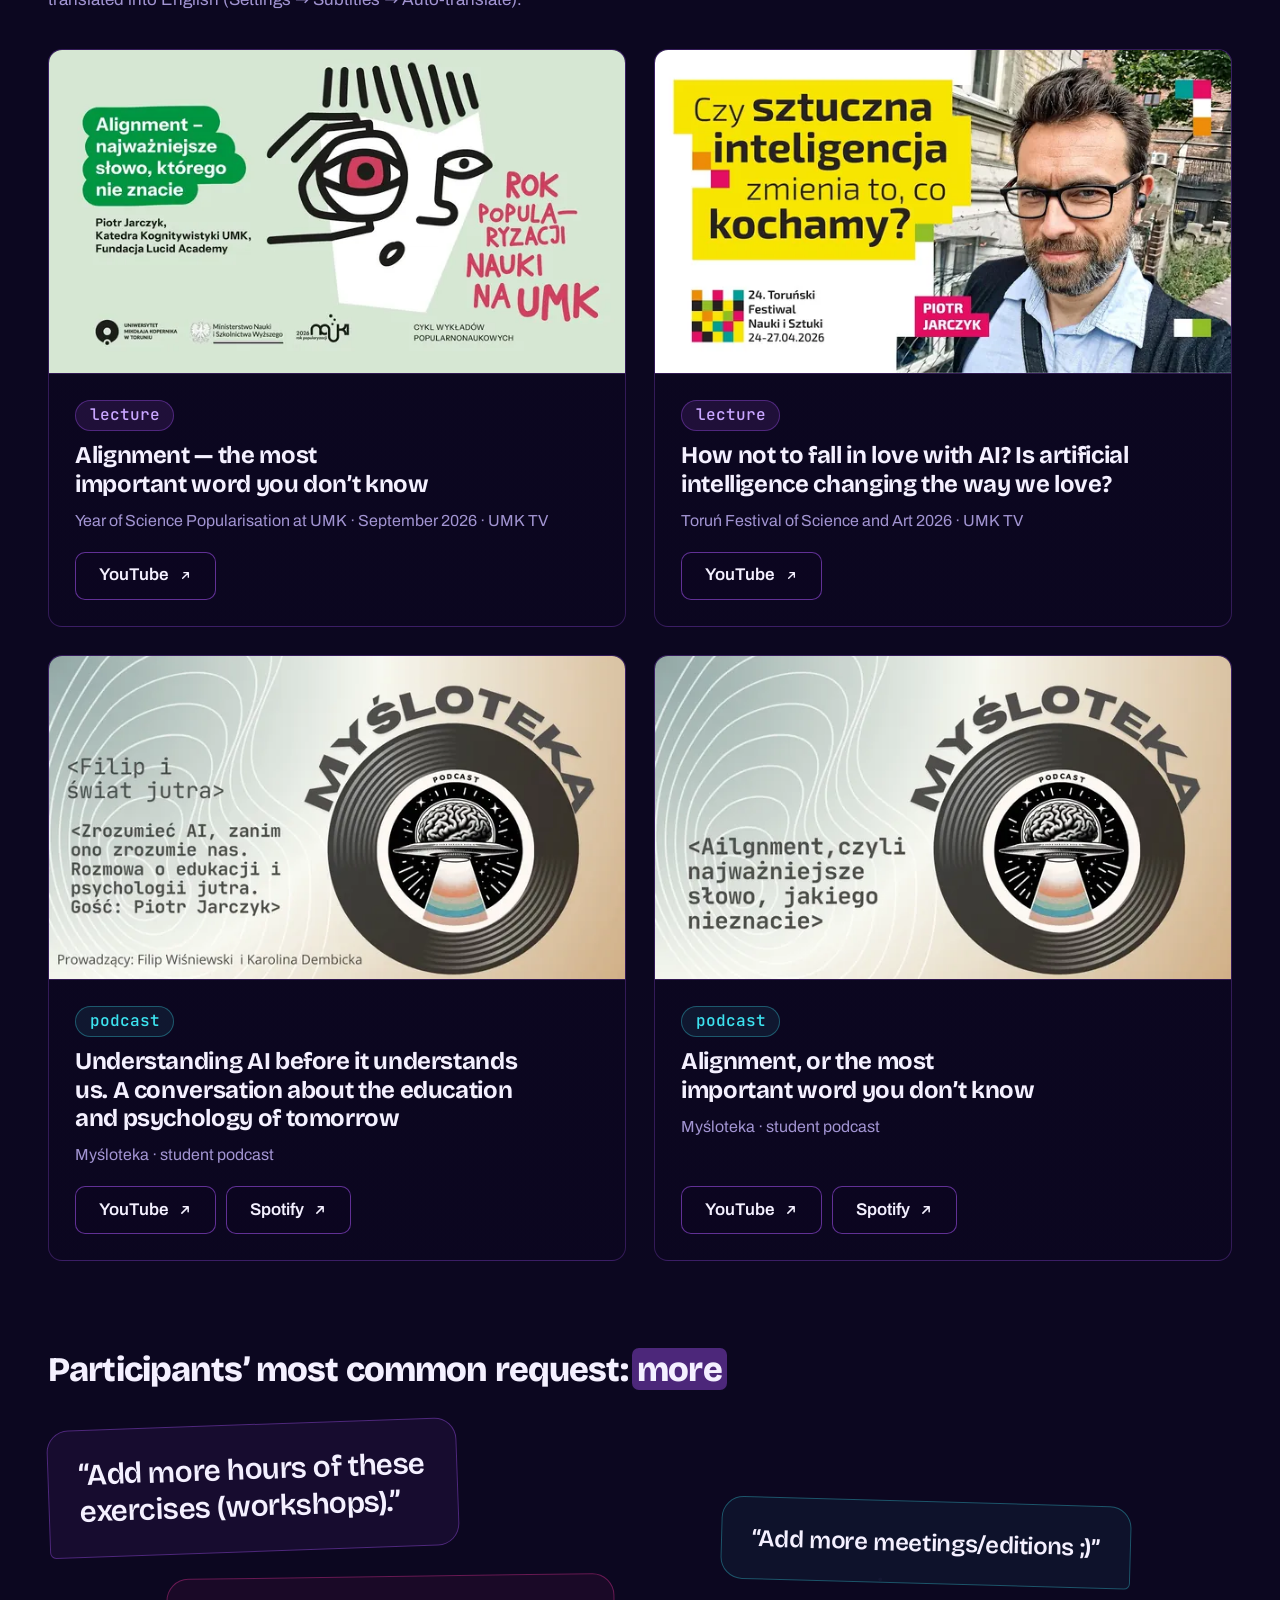
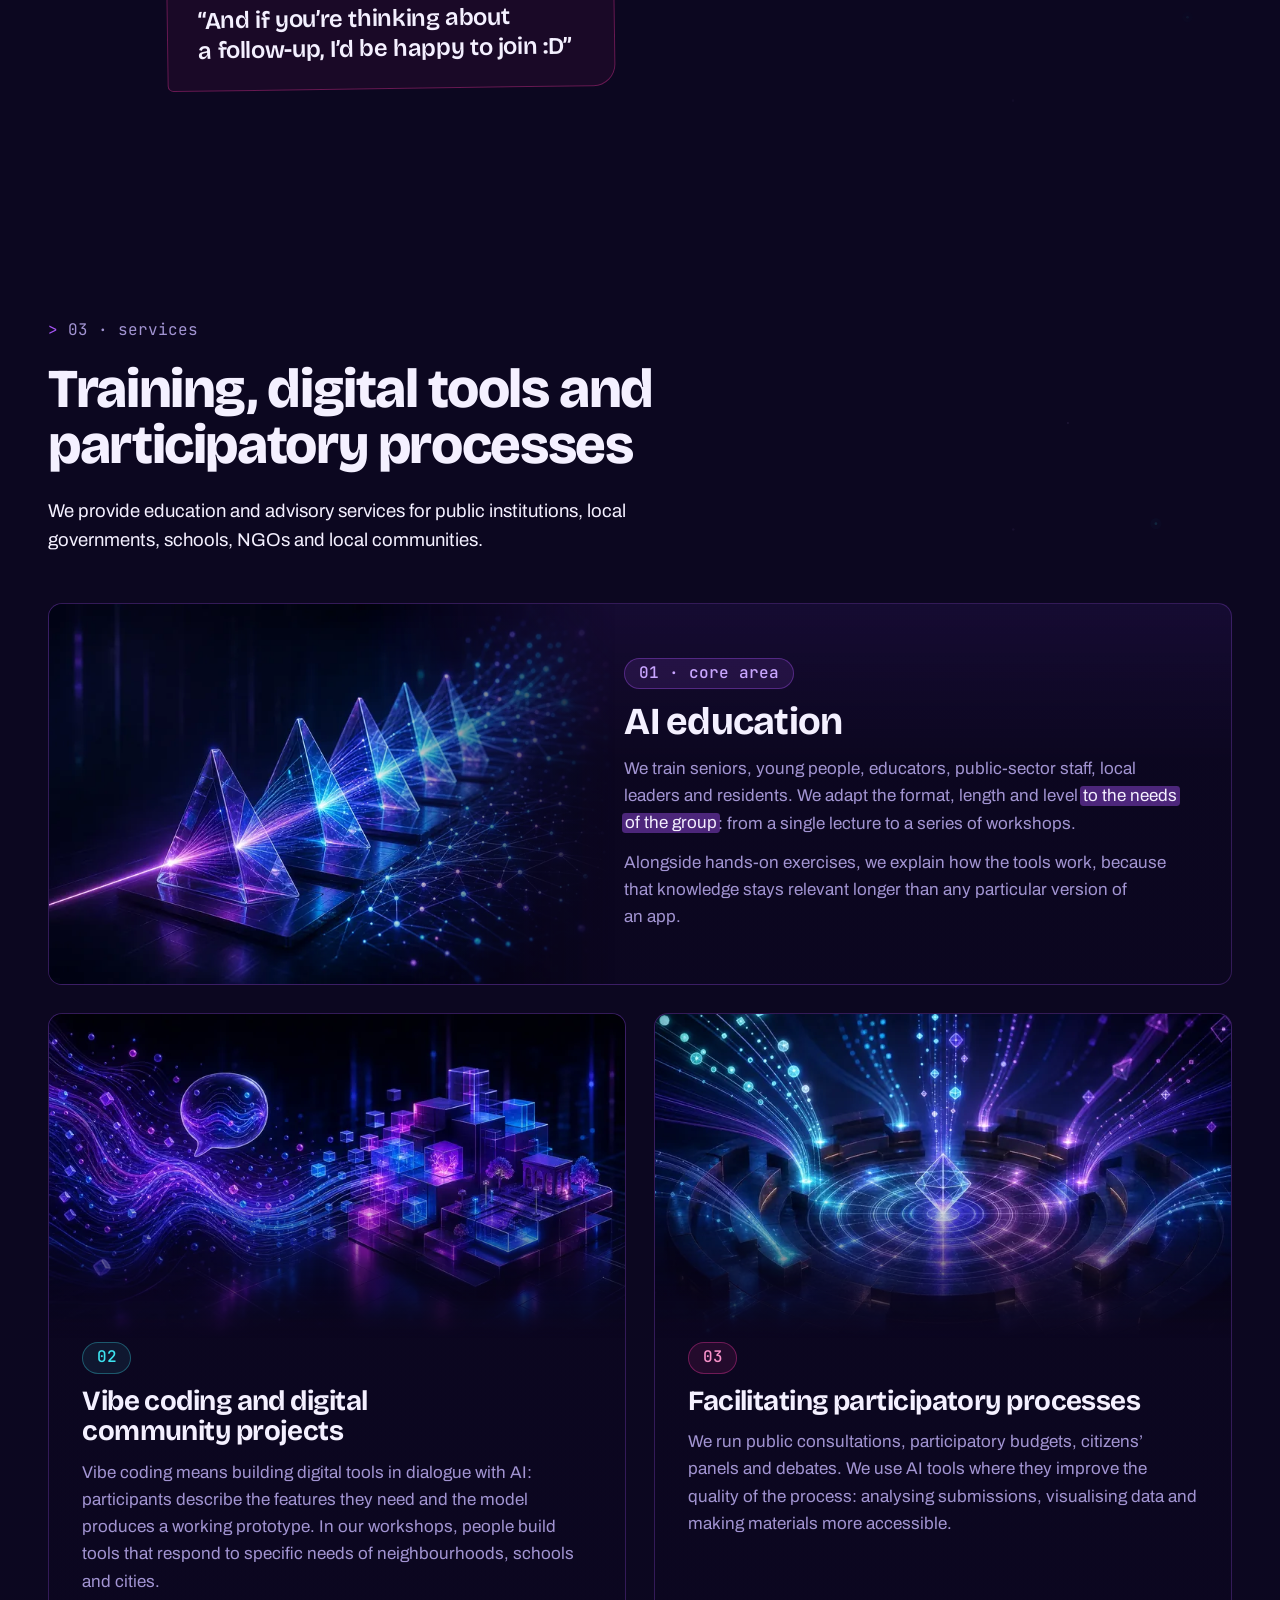
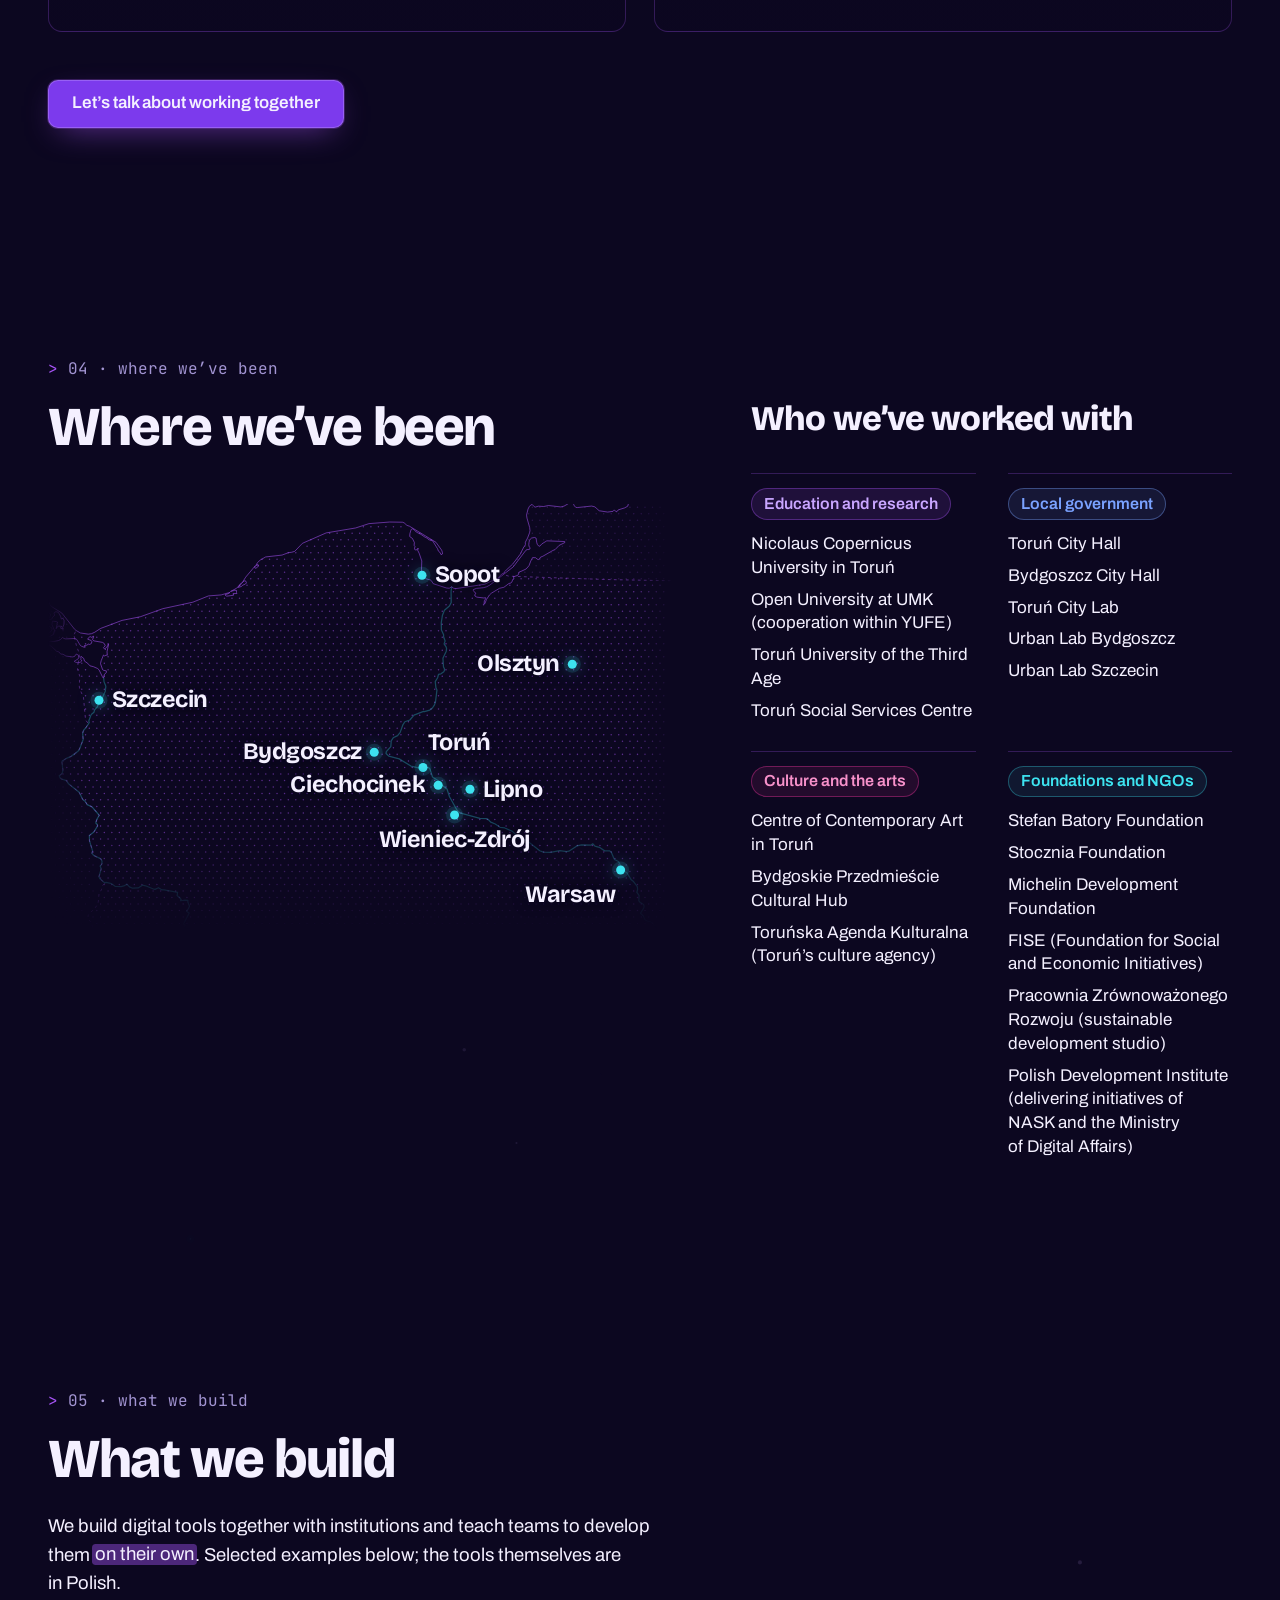
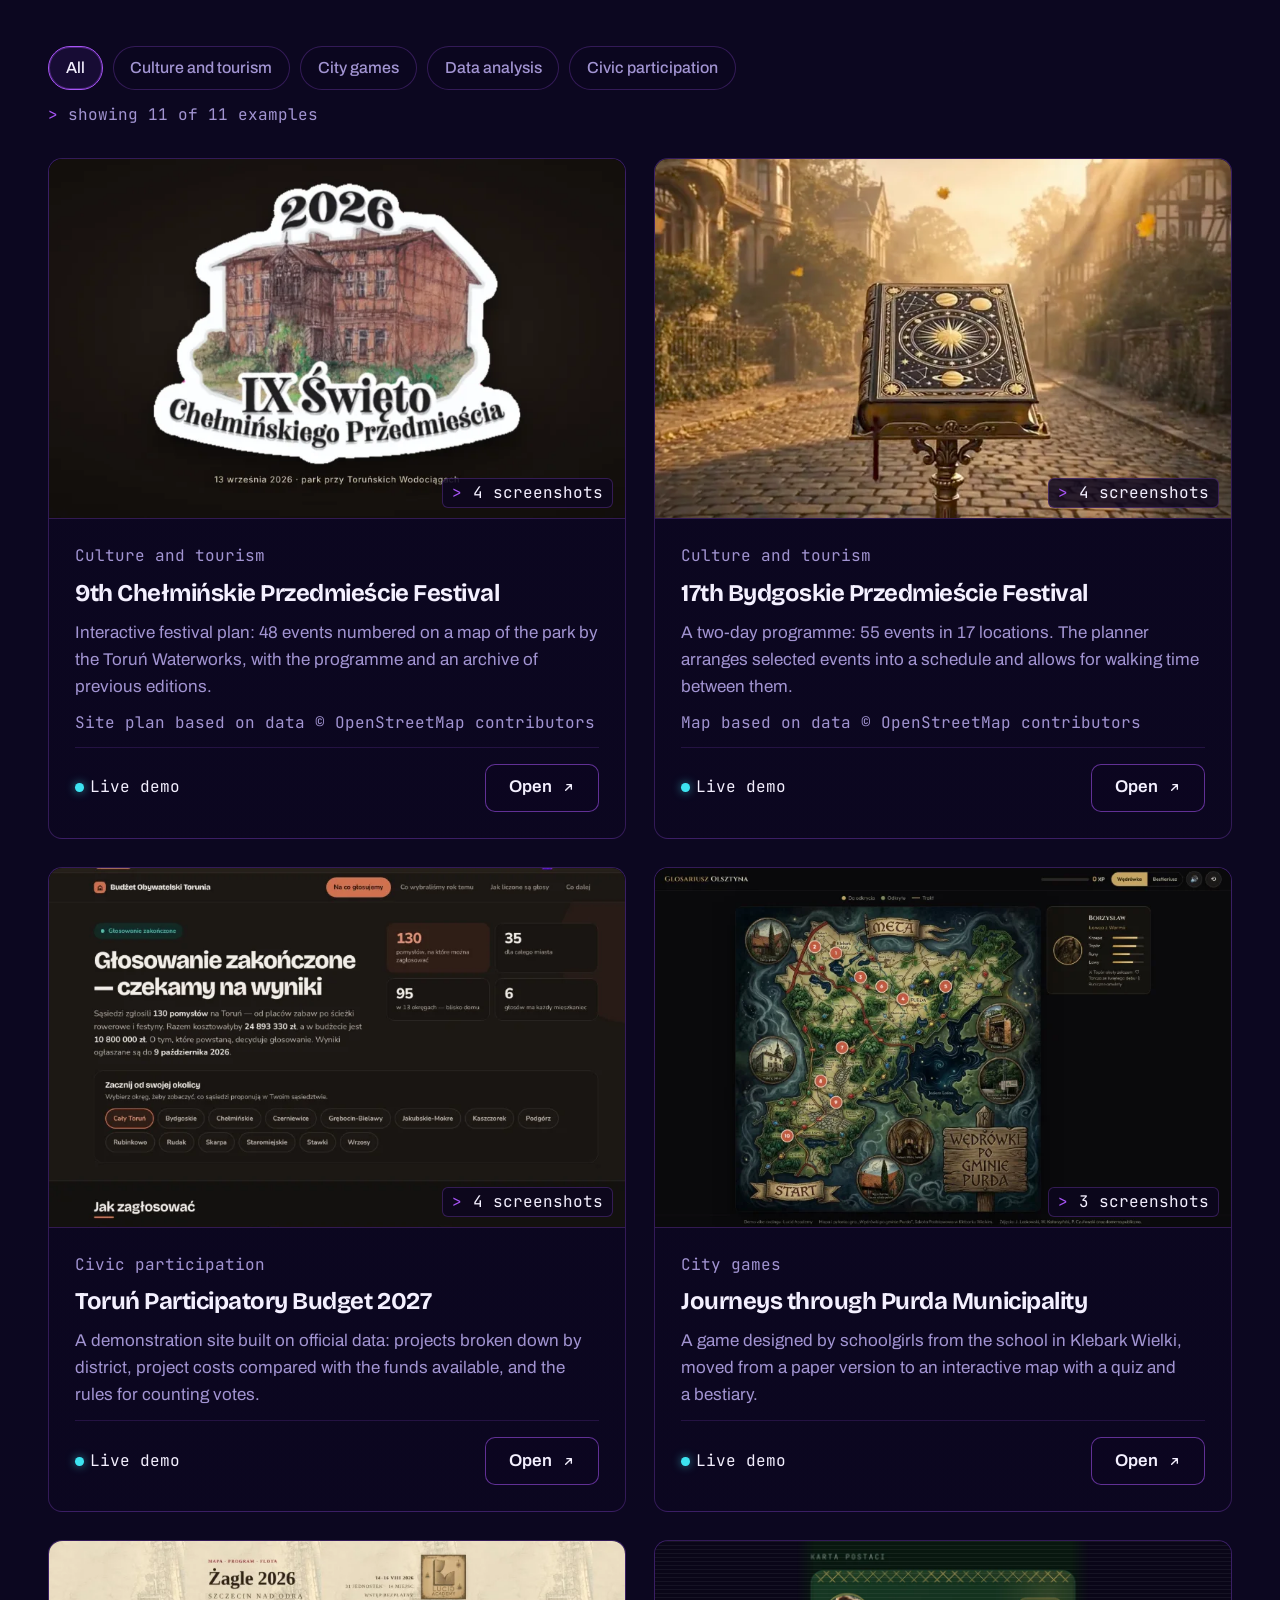
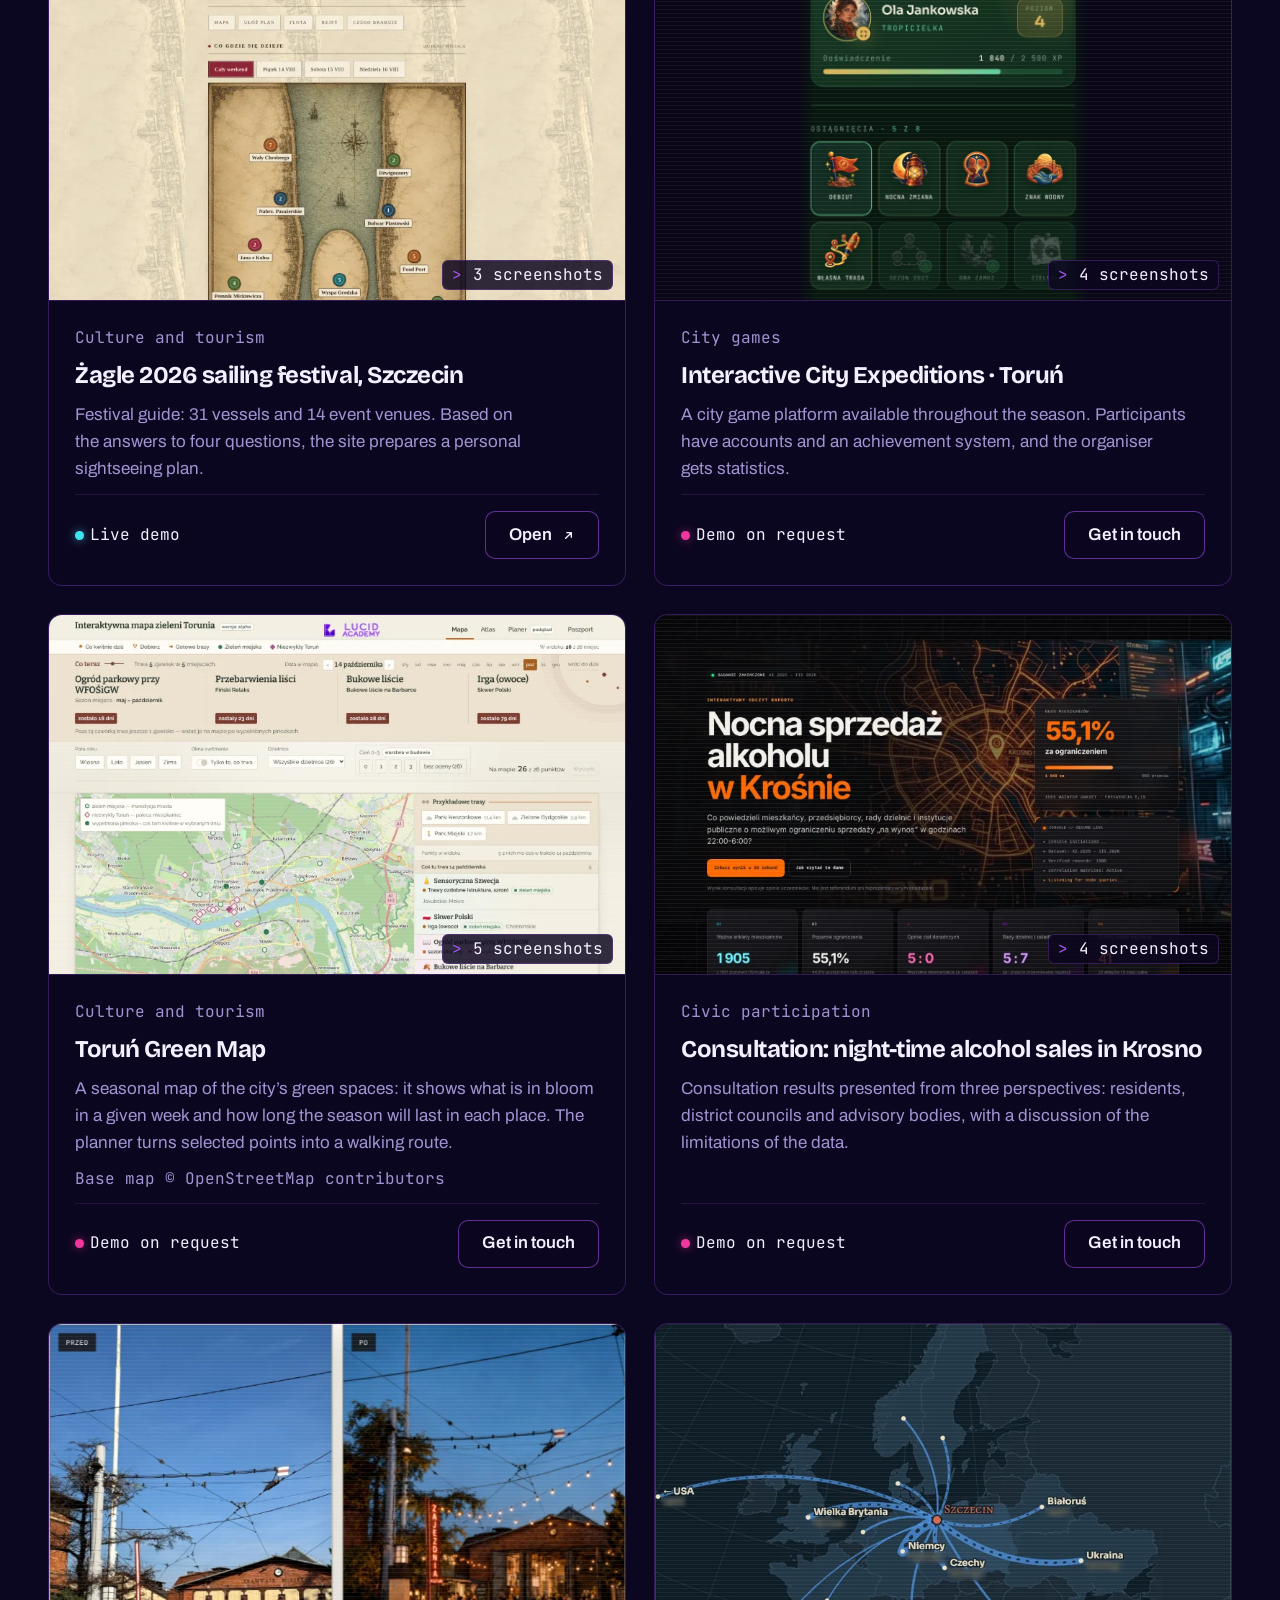
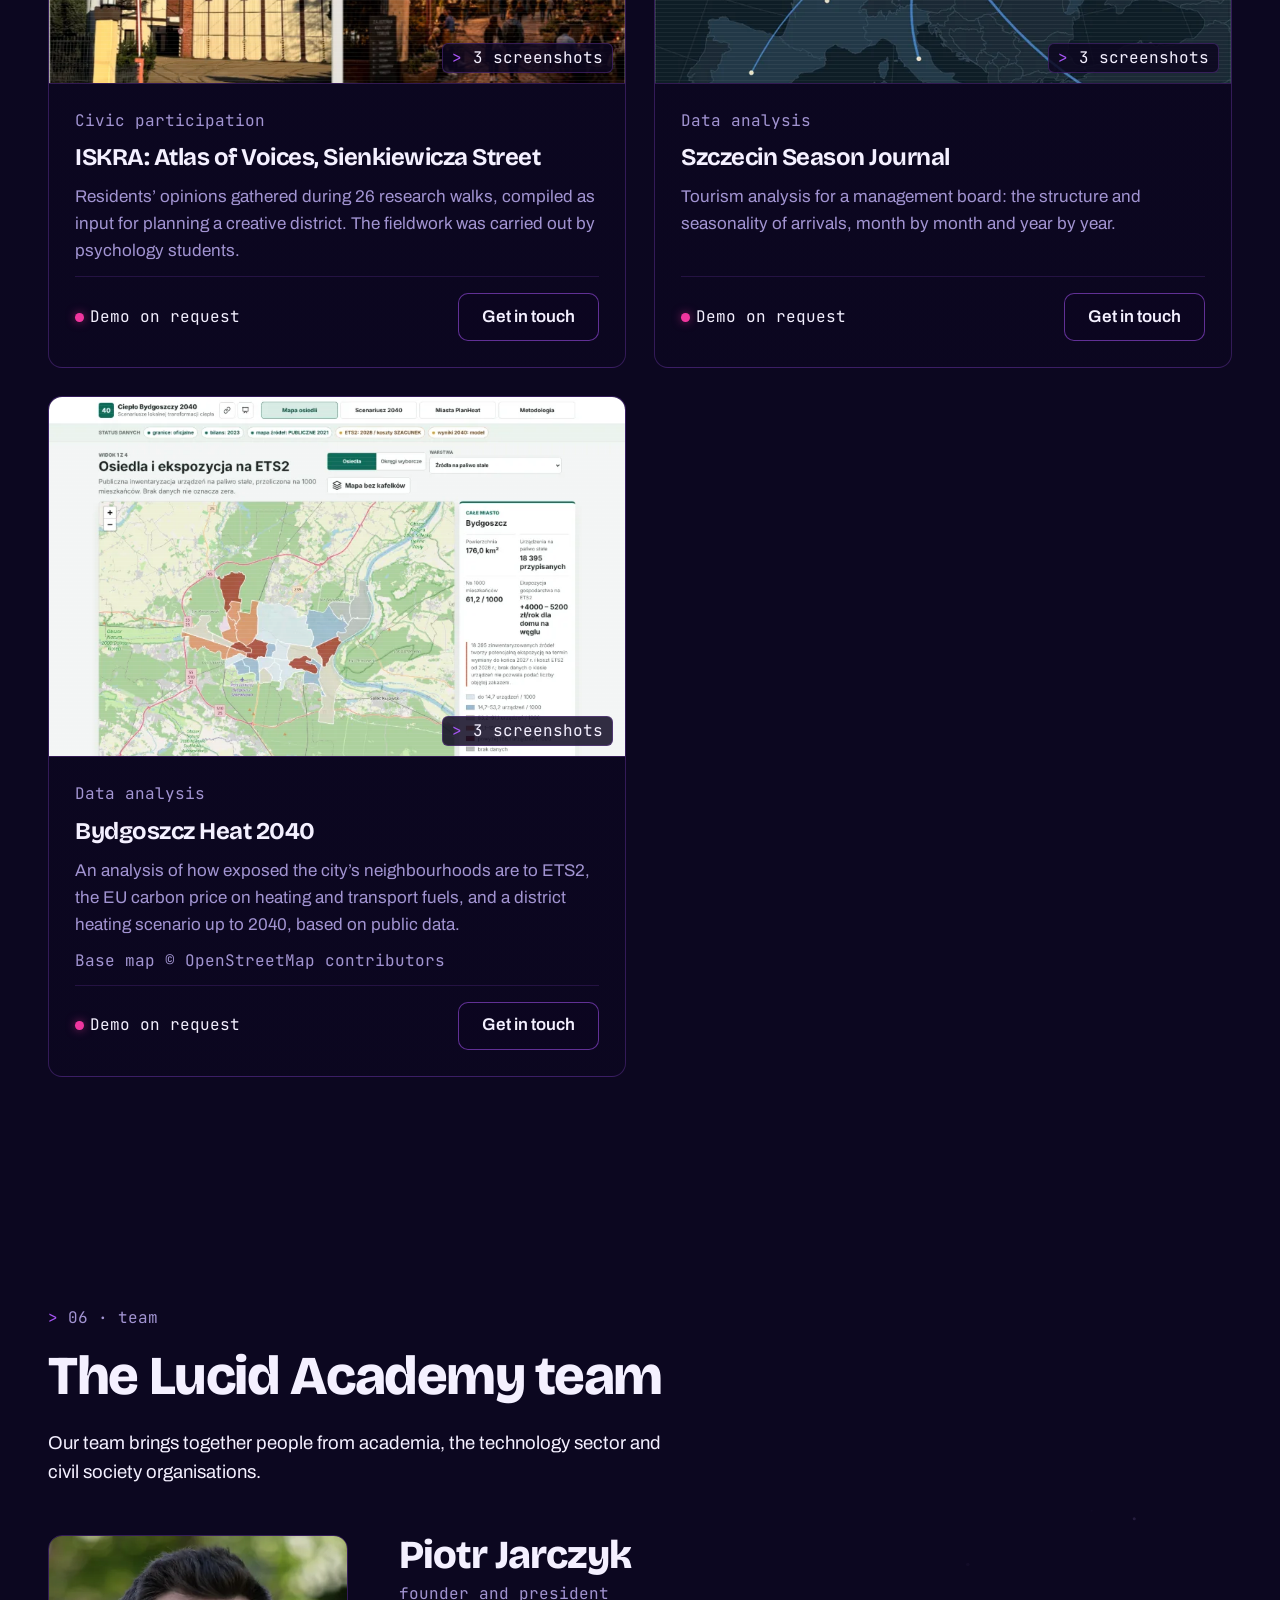
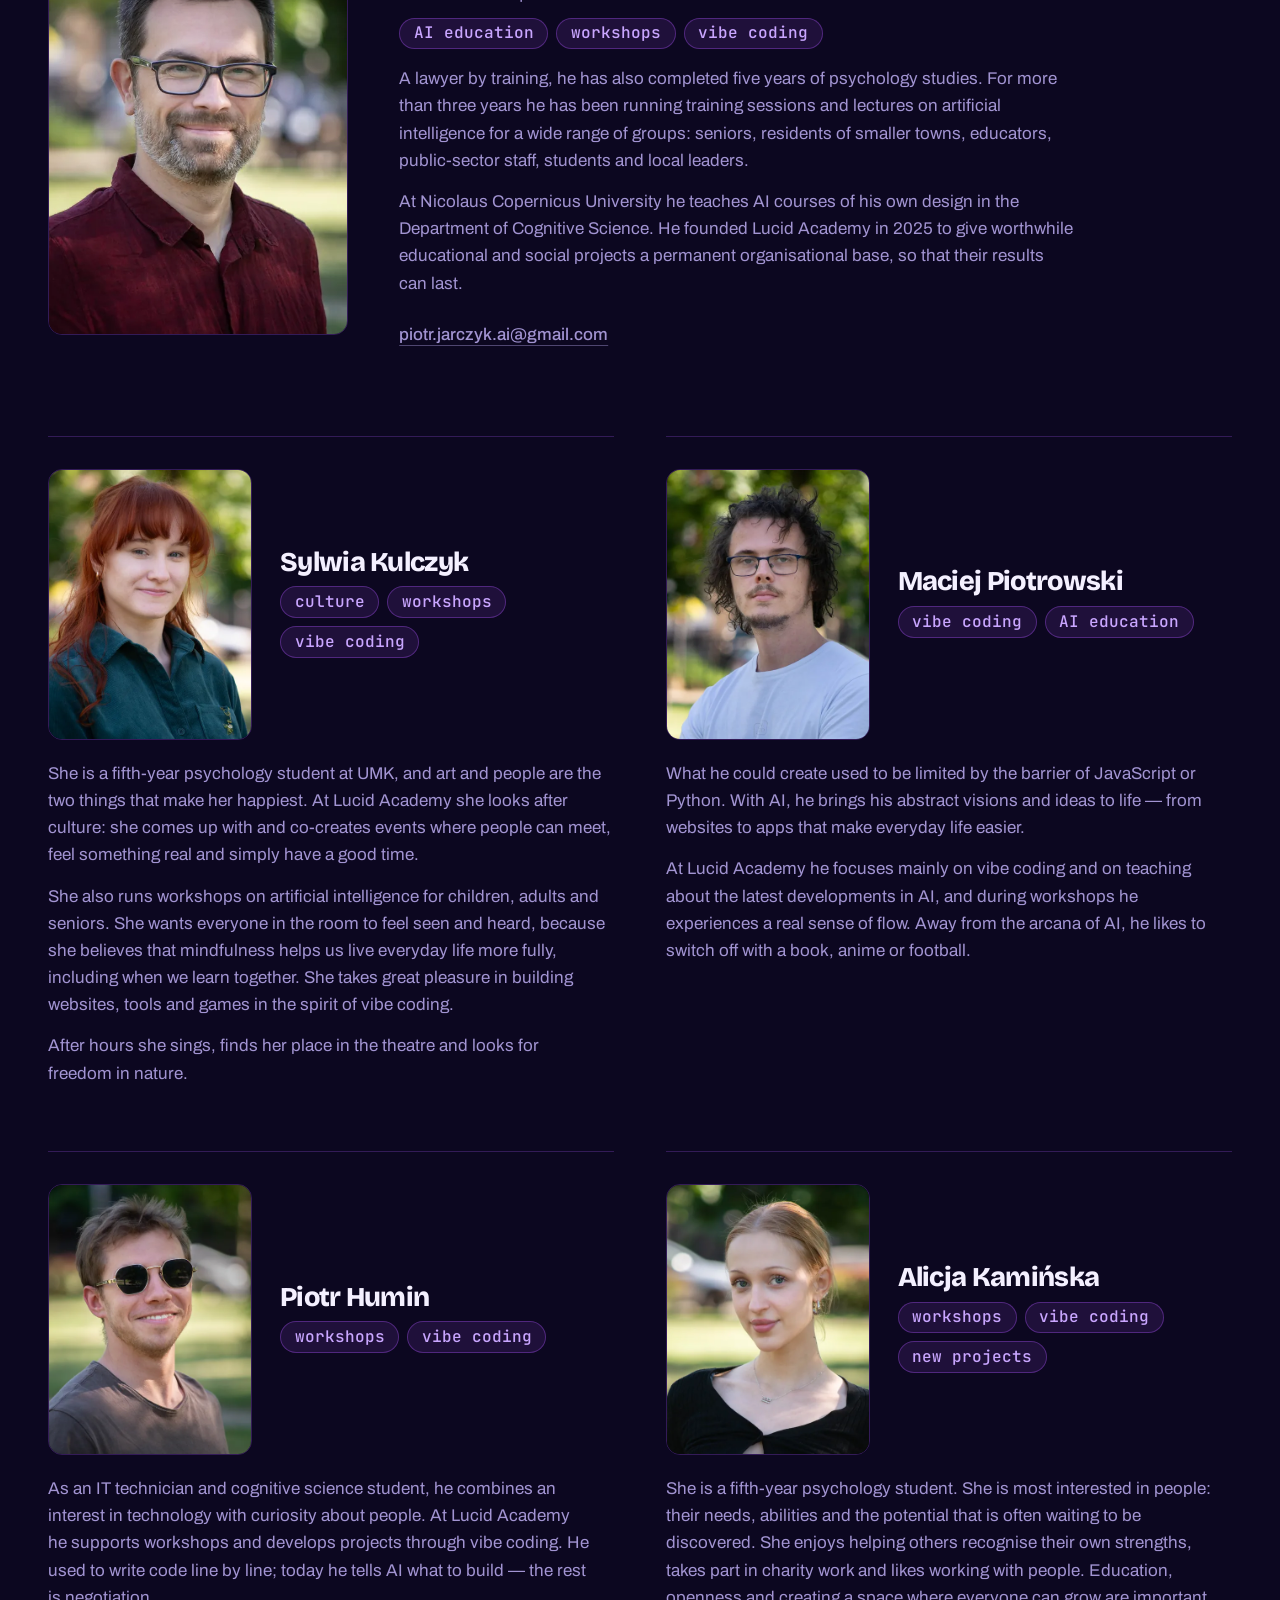
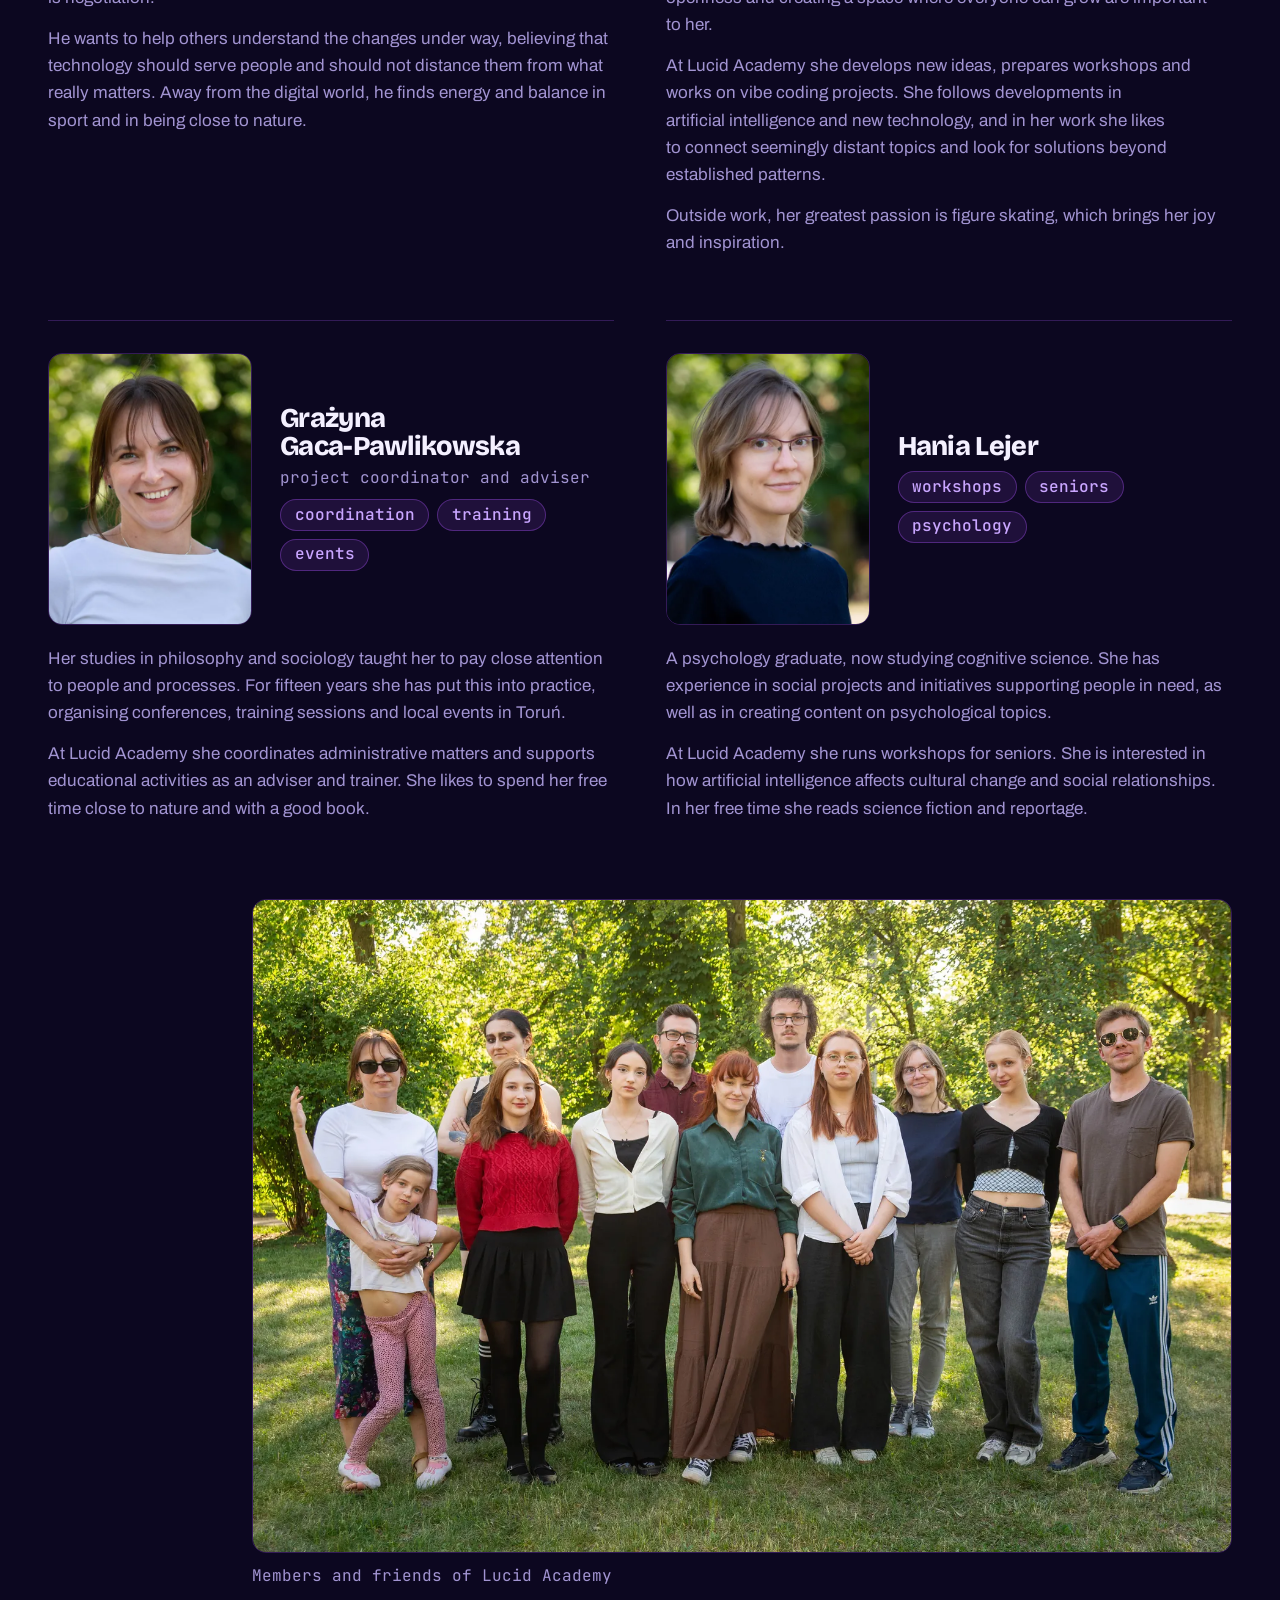
==== commit a6c07a04: "Zespół: większe zdjęcia w kartach - Zdjęcie w karcie ma ok. 36% szerokości karty (od 112 do 220 px):" ====
--- a/en/index.html
+++ b/en/index.html
@@ -696,7 +696,7 @@
                     class="osoba__zdjecie"
                     src="../assets/sylwia-kulczyk-480.webp"
                     srcset="../assets/sylwia-kulczyk-480.webp 480w, ../assets/sylwia-kulczyk-900.webp 900w"
-                    sizes="(min-width: 960px) 150px, 112px"
+                    sizes="(min-width: 720px) 220px, 128px"
                     alt="Portrait of Sylwia Kulczyk"
                     width="480"
                     height="640"
@@ -737,7 +737,7 @@
                     class="osoba__zdjecie"
                     src="../assets/maciej-piotrowski-480.webp"
                     srcset="../assets/maciej-piotrowski-480.webp 480w, ../assets/maciej-piotrowski-900.webp 900w"
-                    sizes="(min-width: 960px) 150px, 112px"
+                    sizes="(min-width: 720px) 220px, 128px"
                     alt="Portrait of Maciej Piotrowski"
                     width="480"
                     height="640"
@@ -772,7 +772,7 @@
                     class="osoba__zdjecie"
                     src="../assets/piotr-humin-480.webp"
                     srcset="../assets/piotr-humin-480.webp 480w, ../assets/piotr-humin-900.webp 900w"
-                    sizes="(min-width: 960px) 150px, 112px"
+                    sizes="(min-width: 720px) 220px, 128px"
                     alt="Portrait of Piotr Humin"
                     width="480"
                     height="640"
@@ -808,7 +808,7 @@
                     class="osoba__zdjecie"
                     src="../assets/alicja-kaminska-480.webp"
                     srcset="../assets/alicja-kaminska-480.webp 480w, ../assets/alicja-kaminska-900.webp 900w"
-                    sizes="(min-width: 960px) 150px, 112px"
+                    sizes="(min-width: 720px) 220px, 128px"
                     alt="Portrait of Alicja Kamińska"
                     width="480"
                     height="640"
@@ -850,7 +850,7 @@
                     class="osoba__zdjecie"
                     src="../assets/grazyna-gaca-pawlikowska-480.webp"
                     srcset="../assets/grazyna-gaca-pawlikowska-480.webp 480w, ../assets/grazyna-gaca-pawlikowska-900.webp 900w"
-                    sizes="(min-width: 960px) 150px, 112px"
+                    sizes="(min-width: 720px) 220px, 128px"
                     alt="Portrait of Grażyna Gaca-Pawlikowska"
                     width="480"
                     height="640"
@@ -887,7 +887,7 @@
                     class="osoba__zdjecie"
                     src="../assets/hania-lejer-480.webp"
                     srcset="../assets/hania-lejer-480.webp 480w, ../assets/hania-lejer-900.webp 900w"
-                    sizes="(min-width: 960px) 150px, 112px"
+                    sizes="(min-width: 720px) 220px, 128px"
                     alt="Portrait of Hania Lejer"
                     width="480"
                     height="640"
--- a/css/strona.css
+++ b/css/strona.css
@@ -1630,25 +1630,25 @@
   gap: clamp(40px, 5vw, 64px) clamp(28px, 4vw, 64px);
   align-items: start;
 }
-@media (min-width: 960px) {
+@media (min-width: 1100px) {
   .zespol__siatka { grid-template-columns: repeat(2, minmax(0, 1fr)); }
 }
 
 .osoba--karta {
   display: flex;
   flex-direction: column;
+  align-items: stretch;
   gap: 20px;
   padding-top: clamp(24px, 3vw, 32px);
   border-top: 1px solid var(--line);
 }
 .osoba__glowka {
   display: grid;
-  grid-template-columns: 112px minmax(0, 1fr);
+  /* Zdjęcie rośnie z szerokością karty (ok. 36%), od 112 do 220 px, żeby przy
+     większym portrecie założyciela proporcje nie rozjeżdżały się za bardzo */
+  grid-template-columns: clamp(112px, 36%, 220px) minmax(0, 1fr);
   gap: clamp(16px, 2.5vw, 28px);
   align-items: center;
-}
-@media (min-width: 960px) {
-  .osoba__glowka { grid-template-columns: 150px minmax(0, 1fr); }
 }
 .osoba--karta .osoba__zdjecie { width: 100%; }
 .osoba__podpis {
